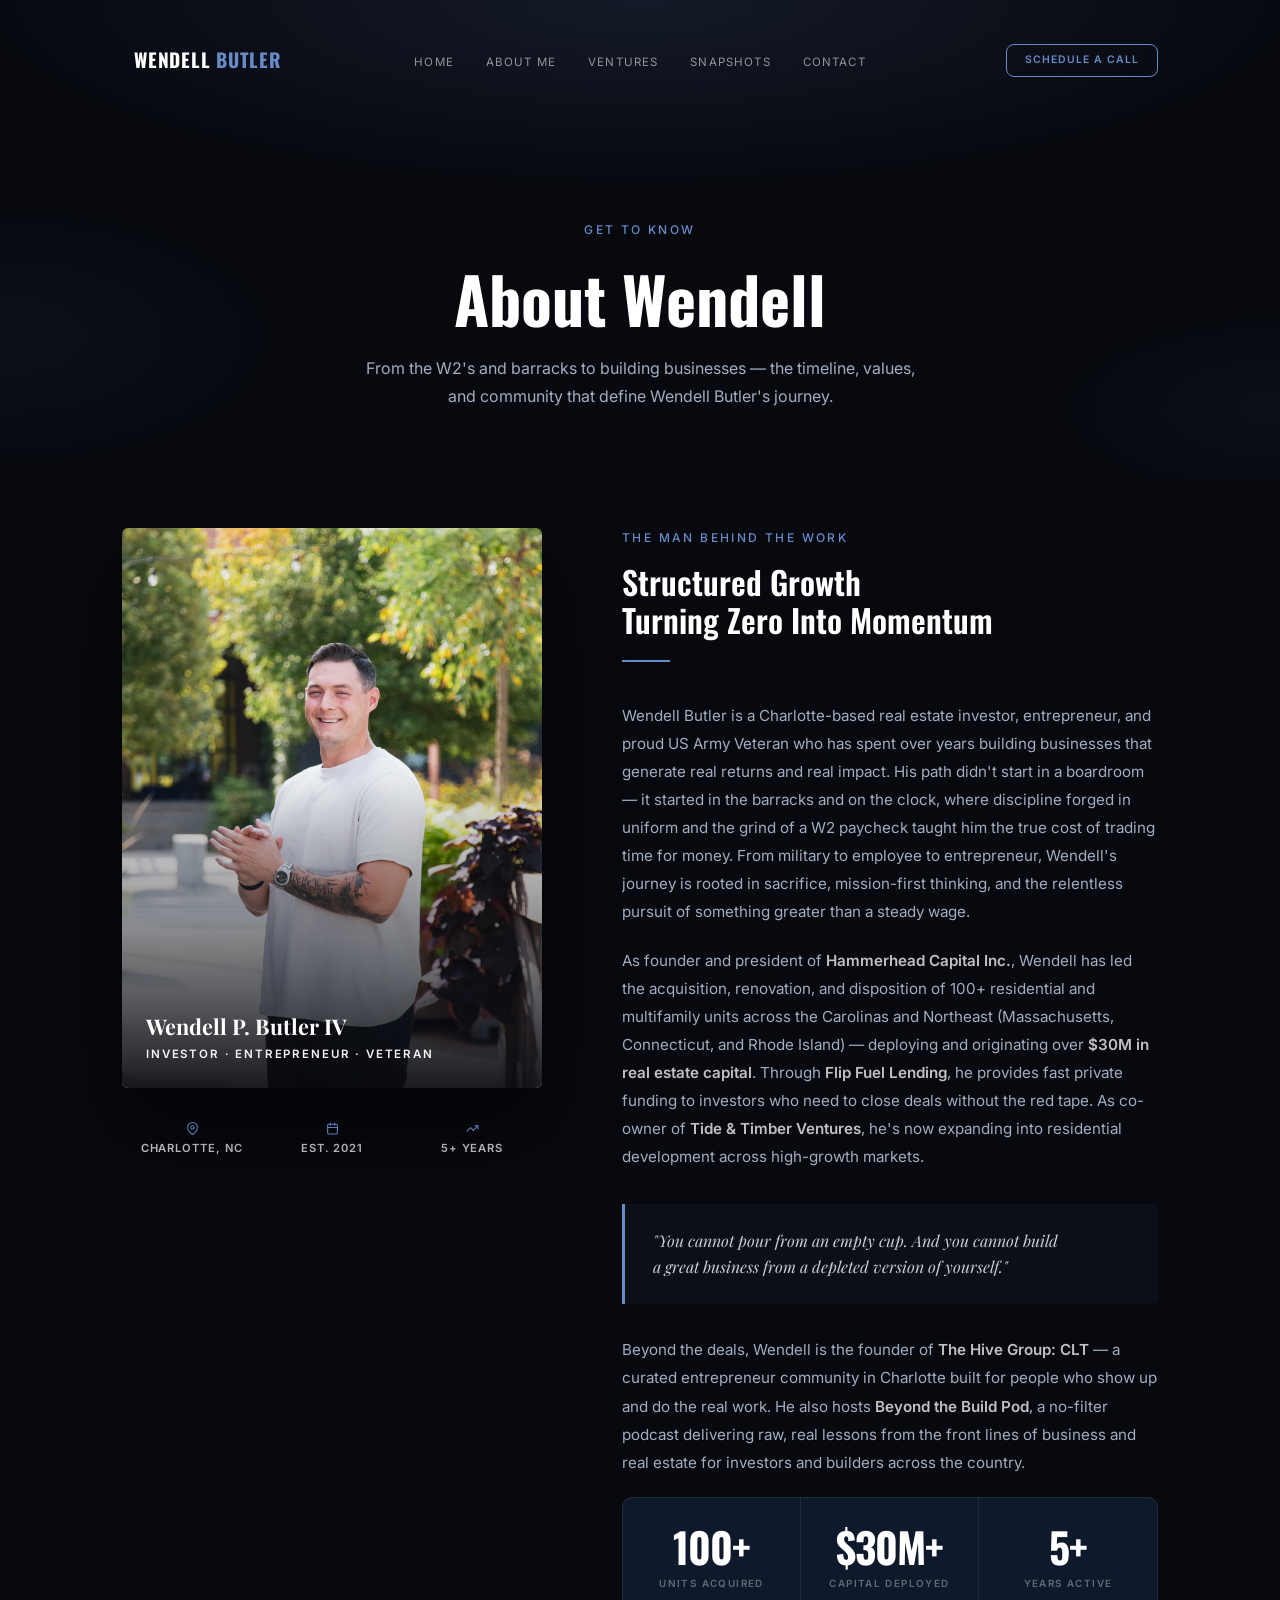
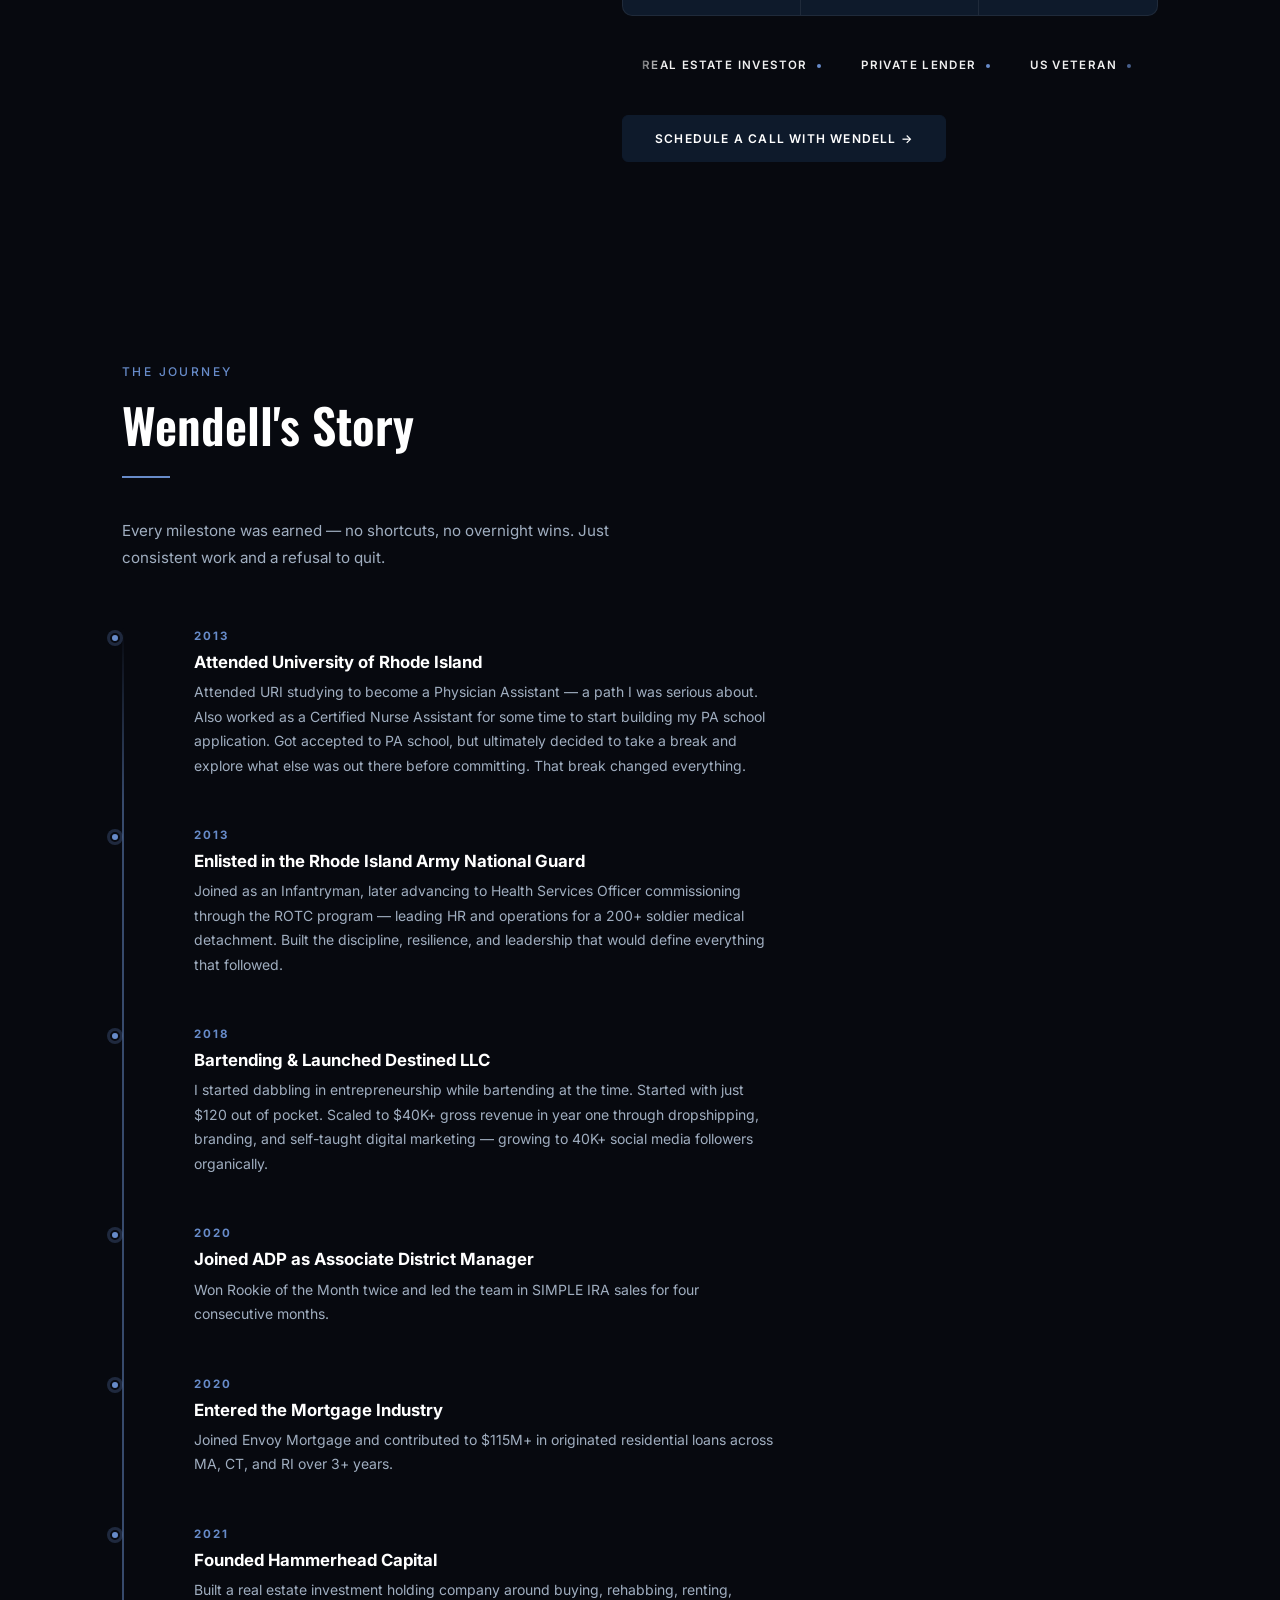
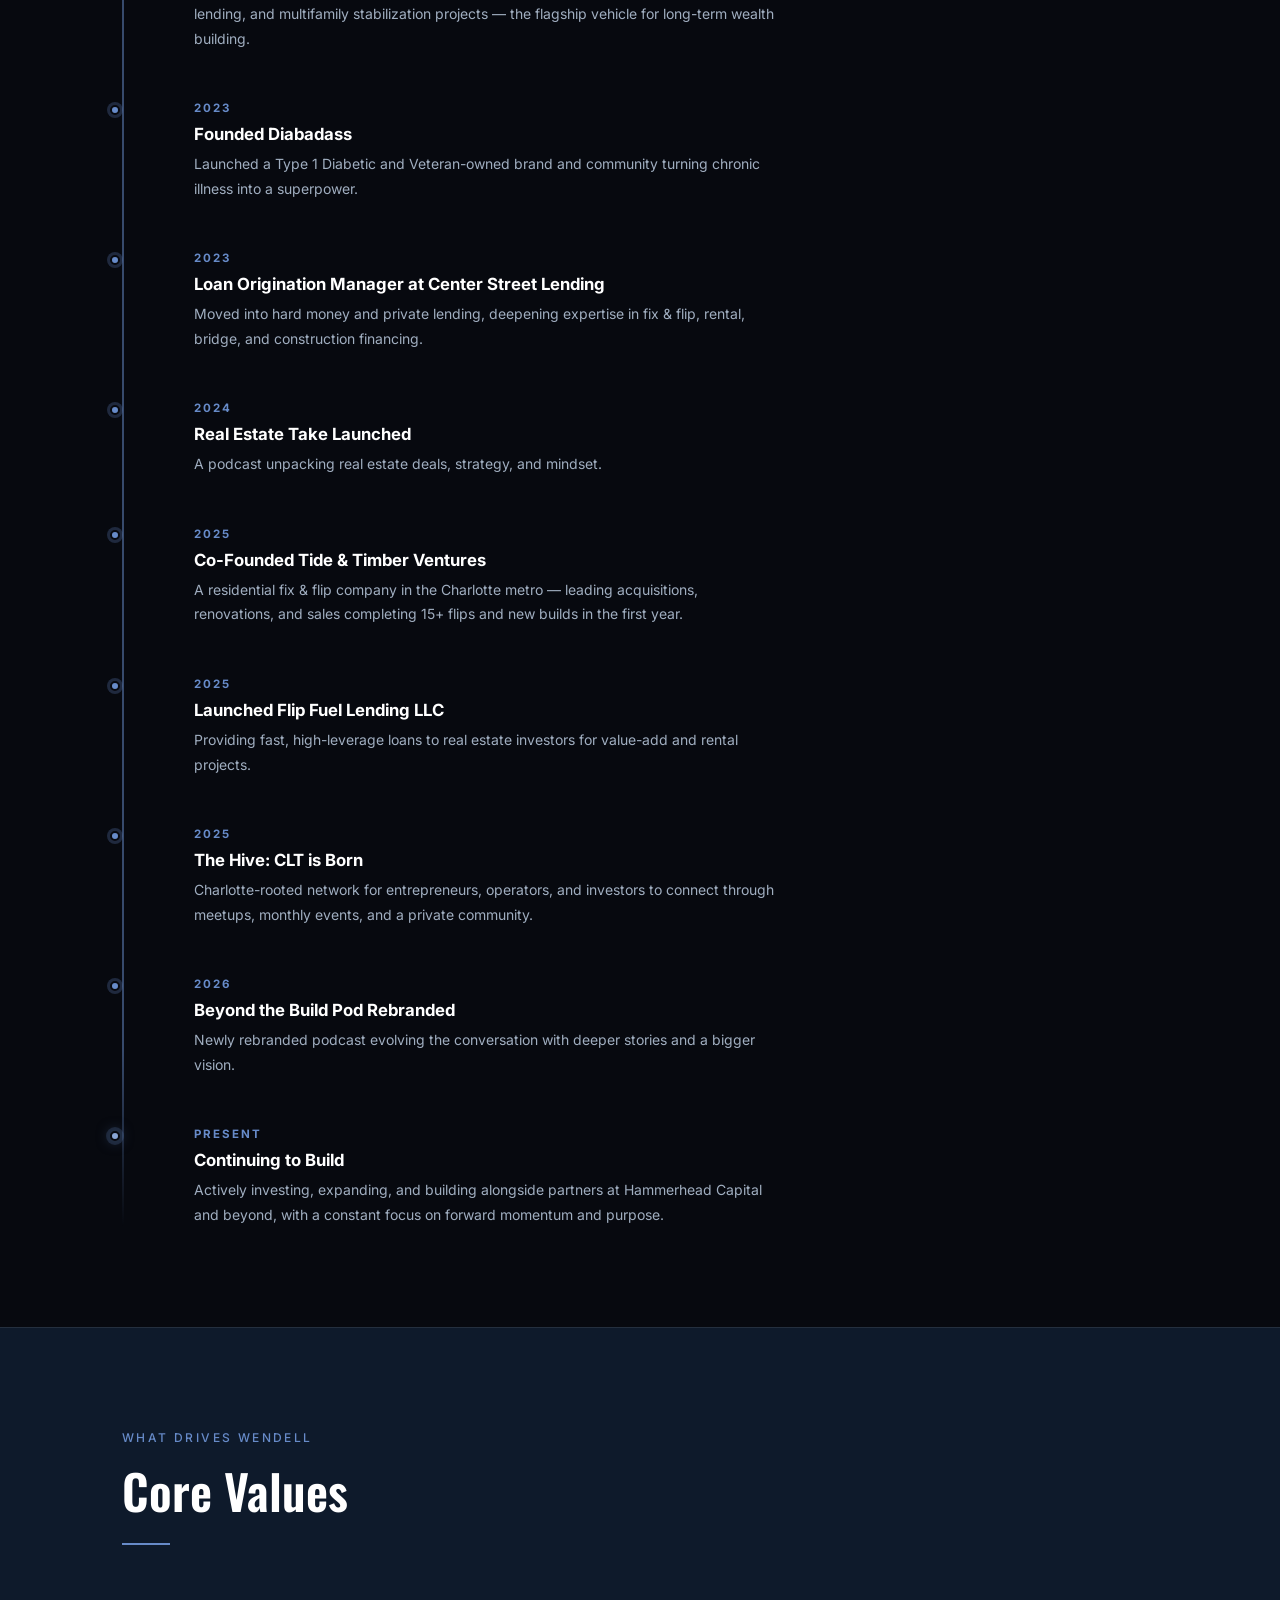
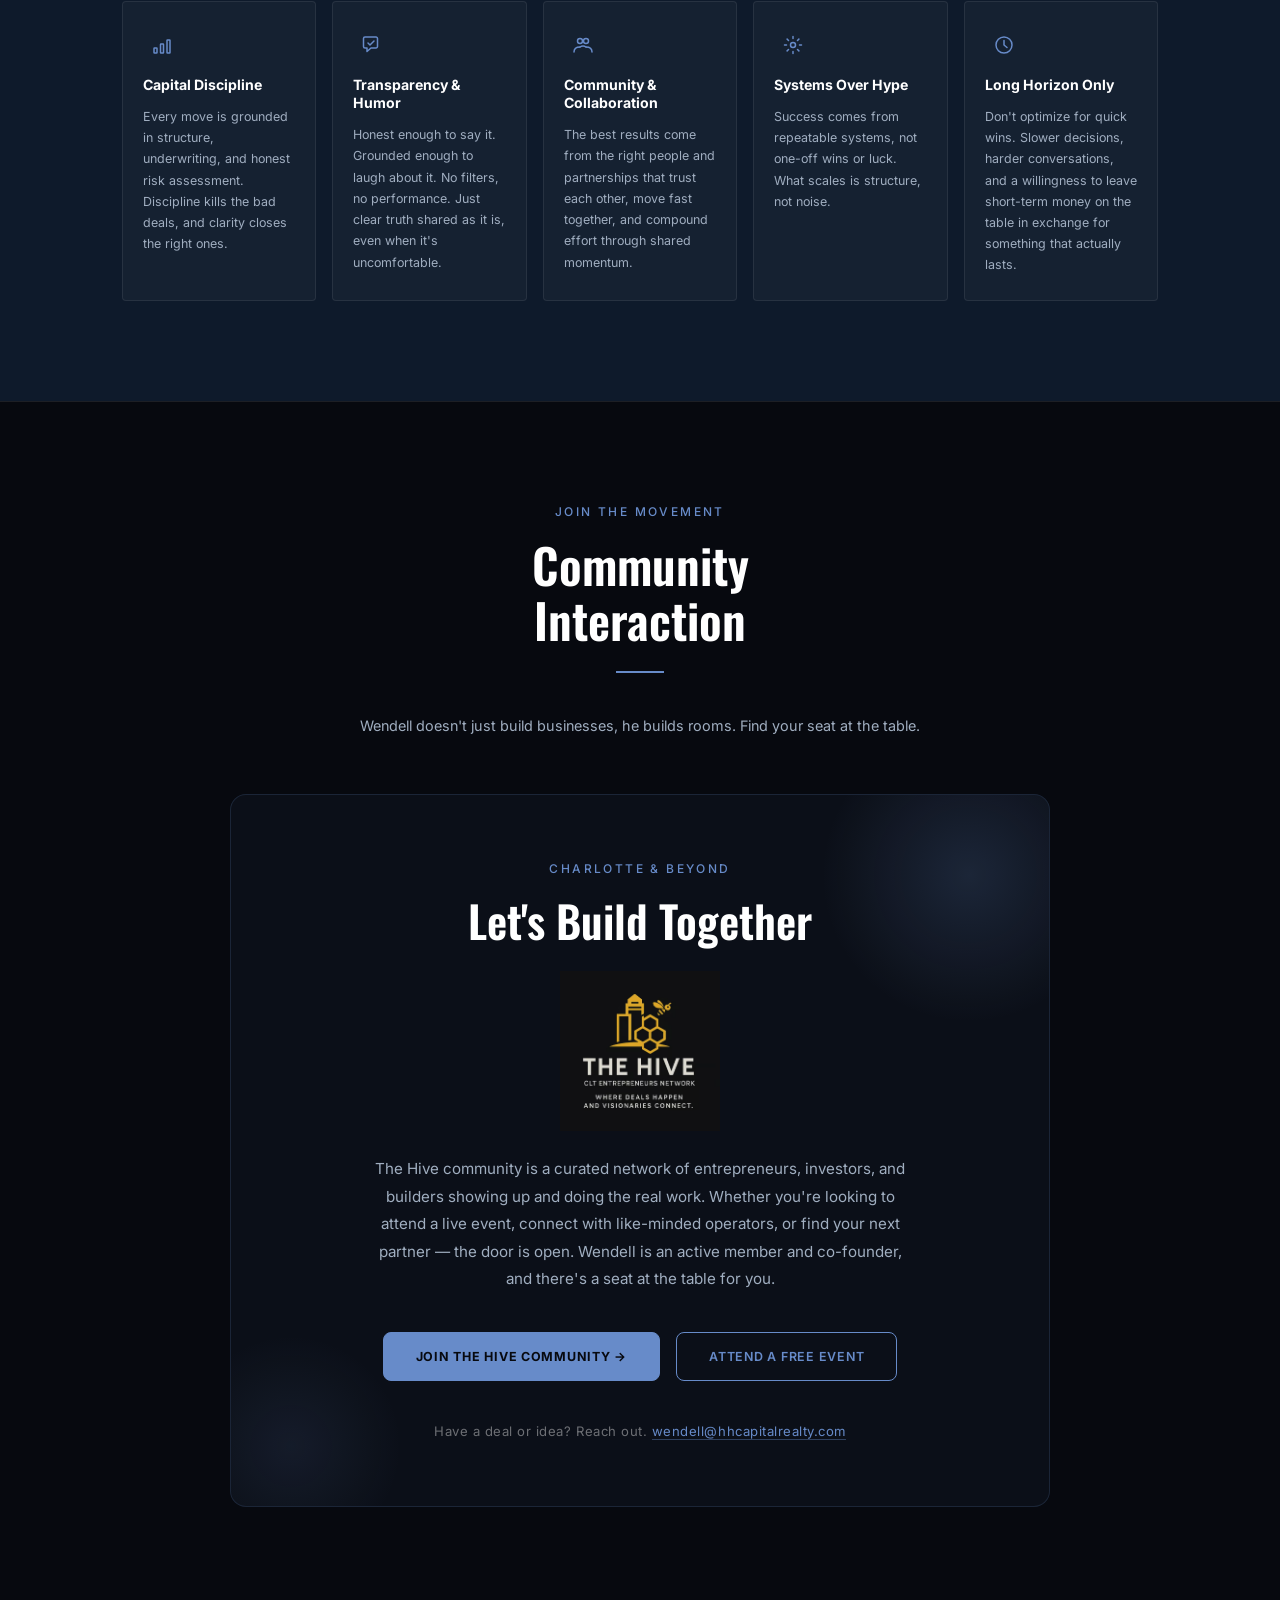
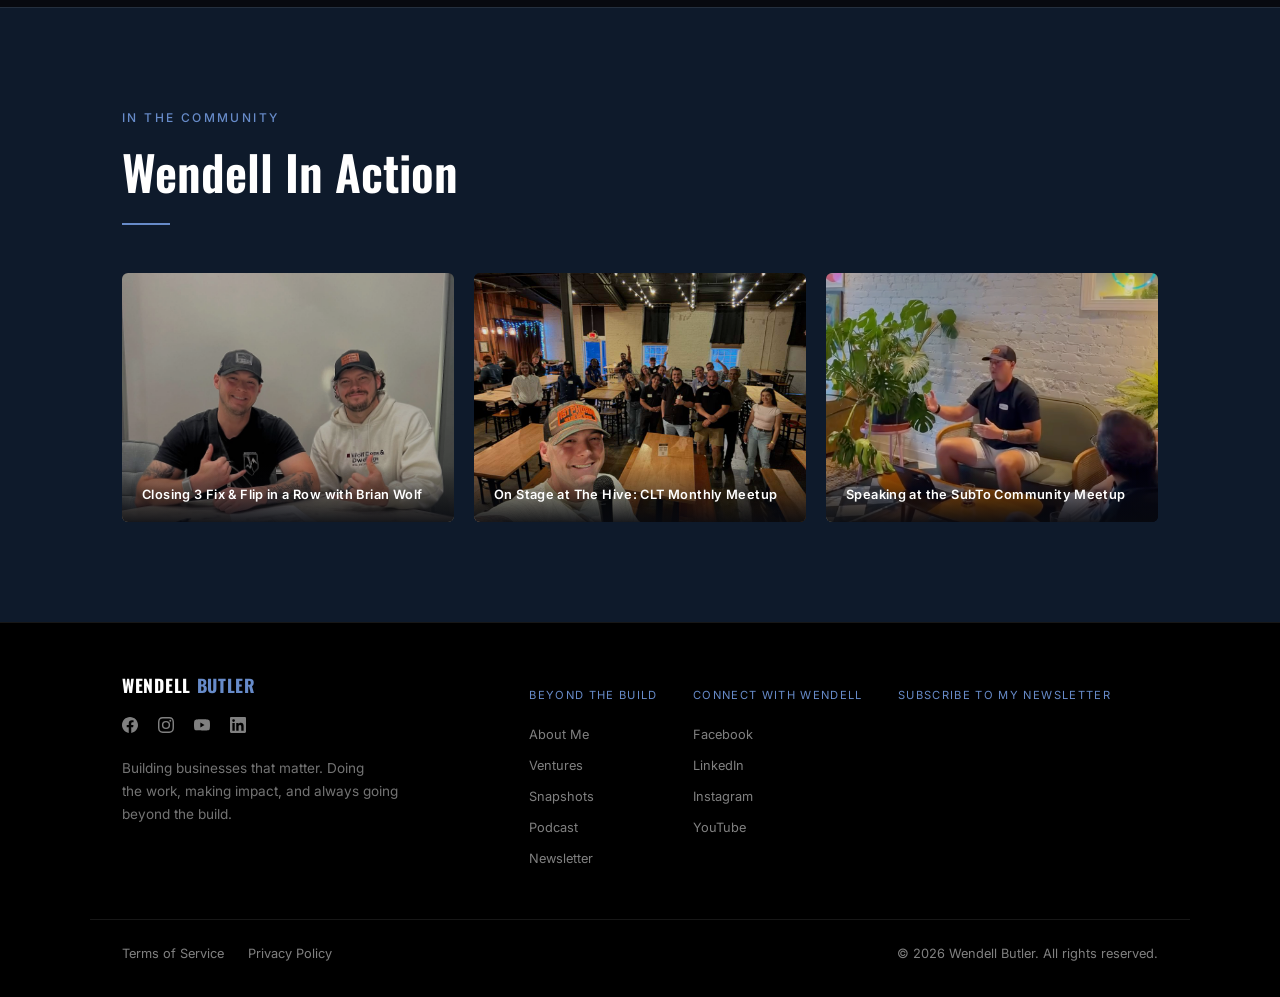
==== about.html @ d899407f "Reduce footer logo font size" ====
<!DOCTYPE html>
<html lang="en">
<head>
  <meta charset="UTF-8" />
  <meta name="viewport" content="width=device-width, initial-scale=1.0" />
  <title>About Wendell Butler — Investor, Entrepreneur & Veteran</title>
  <meta name="description" content="Learn the story behind Wendell Butler — from military service to building Hammerhead Capital, Flip Fuel Lending, and a thriving entrepreneur community in Charlotte." />

  <!-- Fonts -->
  <link rel="preconnect" href="https://fonts.googleapis.com" />
  <link rel="preconnect" href="https://fonts.gstatic.com" crossorigin />
  <link href="https://fonts.googleapis.com/css2?family=Inter:wght@400;500;600;700&family=Oswald:wght@400;500;600;700&family=Playfair+Display:wght@700&display=swap" rel="stylesheet" />
  <link rel="preload" href="smooth_fantasy (1)/Smooth Fantasy PersonalUseOnly.ttf" as="font" type="font/truetype" crossorigin="anonymous" />

  <link rel="stylesheet" href="style.css?v=186" />

  <style>
    /* ===== PAGE HERO (about-specific) ===== */
    .about-page-hero {
      padding: 220px 0 30px;
      background: #07090f;
      background-image:
        radial-gradient(ellipse 80% 60% at 50% 0%, rgba(103, 139, 201, 0.13) 0%, transparent 65%),
        radial-gradient(ellipse 40% 50% at 0% 70%, rgba(103, 139, 201, 0.06) 0%, transparent 55%),
        radial-gradient(ellipse 35% 40% at 100% 85%, rgba(103, 139, 201, 0.05) 0%, transparent 50%);
      text-align: center;
      position: relative;
      overflow: hidden;
    }

    .about-page-hero .breadcrumb {
      display: inline-flex;
      align-items: center;
      gap: 0.5rem;
      font-size: 0.72rem;
      letter-spacing: 0.14em;
      text-transform: uppercase;
      color: rgba(255, 255, 255, 0.35);
      margin-bottom: 2rem;
    }

    .about-page-hero .breadcrumb a {
      color: #678bc9;
      transition: opacity 0.2s ease;
    }

    .about-page-hero .breadcrumb a:hover {
      opacity: 0.75;
    }

    .about-page-hero .breadcrumb span {
      opacity: 0.4;
    }

    .about-page-hero-title {
      font-family: 'Playfair Display', serif;
      font-size: clamp(2.5rem, 5vw, 4rem);
      font-weight: 700;
      color: var(--text);
      line-height: 1.1;
      margin-bottom: 1.25rem;
    }

    .about-page-hero-sub {
      font-size: 1rem;
      color: var(--text-muted);
      max-width: 560px;
      margin: 0 auto;
      line-height: 1.75;
    }

    /* ===== PROFILE BIO SECTION ===== */
    .profile-section {
      padding: 0 0 100px;
      background: #07090f;
    }

    .profile-grid {
      display: grid;
      grid-template-columns: 420px 1fr;
      gap: 5rem;
      align-items: start;
    }

    /* Photo side */
    .profile-photo-wrap {
      position: sticky;
      top: 280px;
      bottom: 200px;
      margin-top: 3rem;
      align-self: start;
    }

    .profile-photo-frame {
      position: relative;
      border-radius: 6px;
      overflow: hidden;
      box-shadow: 0 40px 80px rgba(0, 0, 0, 0.6);
    }

    .profile-photo {
      width: 100%;
      display: block;
      aspect-ratio: 3 / 4;
      object-fit: cover;
      object-position: top center;
      filter: brightness(0.95) contrast(1.04);
    }

    /* Subtle gradient fade at the bottom of photo */
    .profile-photo-frame::after {
      content: '';
      position: absolute;
      bottom: 0;
      left: 0;
      right: 0;
      height: 55%;
      background: linear-gradient(to bottom, transparent, rgba(7, 9, 15, 0.92));
      pointer-events: none;
    }

    /* Name overlay at bottom of photo */
    .profile-photo-caption {
      position: absolute;
      bottom: 0;
      left: 0;
      right: 0;
      padding: 1.75rem 1.5rem 1.5rem;
      z-index: 2;
    }

    .profile-photo-caption-name {
      font-family: 'Playfair Display', serif;
      font-size: 1.35rem;
      font-weight: 700;
      color: #ffffff;
      line-height: 1.2;
      margin-bottom: 0.3rem;
    }

    .profile-photo-caption-role {
      font-size: 0.72rem;
      font-weight: 600;
      letter-spacing: 0.16em;
      text-transform: uppercase;
      color: rgba(255,255,255,0.95);
    }

    .profile-photo-frame::before {
      display: none;
    }

    /* Badge row under photo */
    .profile-badges {
      display: flex;
      gap: 0;
      margin-top: 1.25rem;
      border-top: none;
    }

    .profile-badge-pill {
      flex: 1;
      display: flex;
      flex-direction: column;
      align-items: center;
      gap: 0.3rem;
      padding: 0.9rem 0.5rem 0.75rem;
      font-size: 0.7rem;
      font-weight: 600;
      letter-spacing: 0.08em;
      text-transform: uppercase;
      color: rgba(255,255,255,0.85);
      border-right: none;
    }

    .profile-badge-pill:last-child {
      border-right: none;
    }

    .profile-badge-pill svg {
      opacity: 0.9;
    }

    /* Text side */
    .profile-text {
      padding-top: 3rem;
      min-width: 0;
      overflow: hidden;
    }

    .profile-heading {
      font-family: 'Playfair Display', serif;
      font-size: clamp(1.6rem, 2.5vw, 2.2rem);
      font-weight: 700;
      color: var(--text);
      line-height: 1.2;
      margin: 0.5rem 0 1.25rem;
    }

    .profile-heading span {
      color: #ffffff;
    }

    .profile-bio-para {
      font-size: 0.95rem;
      color: var(--text-muted);
      line-height: 1.85;
      margin-bottom: 1.25rem;
    }

    .profile-bio-para strong {
      color: rgba(255, 255, 255, 0.75);
      font-weight: 600;
    }

    /* Quote block */
    .profile-quote {
      margin: 2rem 0;
      padding: 1.5rem 1.75rem;
      border-left: 3px solid #678bc9;
      background: rgba(103, 139, 201, 0.05);
      border-radius: 0 6px 6px 0;
    }

    .profile-quote-text {
      font-family: 'Playfair Display', serif;
      font-size: 1rem;
      font-style: italic;
      color: rgba(255, 255, 255, 0.8);
      line-height: 1.65;
    }

    /* Tags — scrolling ticker */
    .profile-tags {
      overflow: hidden;
      width: 100%;
      max-width: 100%;
      margin: 2rem 0 2.5rem;
      mask-image: linear-gradient(to right, transparent 0%, black 8%, black 92%, transparent 100%);
      -webkit-mask-image: linear-gradient(to right, transparent 0%, black 8%, black 92%, transparent 100%);
    }

    .profile-tags-track {
      display: flex;
      width: max-content;
      animation: tagsTicker 18s linear infinite;
    }

    .profile-tags:hover .profile-tags-track {
      animation-play-state: paused;
    }

    @keyframes tagsTicker {
      0%   { transform: translateX(0); }
      100% { transform: translateX(-50%); }
    }

    .profile-tag {
      display: inline-flex;
      align-items: center;
      gap: 0.6rem;
      font-size: 0.72rem;
      font-weight: 600;
      letter-spacing: 0.12em;
      text-transform: uppercase;
      color: #f0f0f0;
      white-space: nowrap;
      padding: 0 1.25rem;
    }

    .profile-tag::after {
      content: '';
      display: inline-block;
      width: 4px;
      height: 4px;
      border-radius: 50%;
      background: #678bc9;
      flex-shrink: 0;
    }

    /* Stats strip */
    .profile-stats-row {
      display: grid;
      grid-template-columns: repeat(3, 1fr);
      gap: 0;
      margin-bottom: 2.5rem;
      border: 1px solid rgba(255,255,255,0.07);
      border-radius: 10px;
      overflow: hidden;
      background: #0e1a2b;
    }

    .profile-stat {
      position: relative;
      padding: 1.75rem 1rem 1.5rem;
      text-align: center;
      background: transparent;
      border-right: 1px solid rgba(255,255,255,0.07);
      transition: background 0.3s;
    }

    .profile-stat:last-child {
      border-right: none;
    }

    .profile-stat:hover {
      background: rgba(103,139,201,0.06);
    }

    .profile-stat::after {
      content: '';
      position: absolute;
      bottom: 0;
      left: 50%;
      transform: translateX(-50%) scaleX(0);
      width: 40%;
      height: 2px;
      background: #678bc9;
      border-radius: 2px;
      transition: transform 0.3s ease;
    }

    .profile-stat:hover::after {
      transform: translateX(-50%) scaleX(1);
    }

    .profile-stat-num {
      font-family: 'Oswald', sans-serif;
      font-size: 2.6rem;
      font-weight: 700;
      color: #ffffff;
      line-height: 1;
      margin-bottom: 0.5rem;
      letter-spacing: -0.02em;
    }

    .profile-stat-num span {
      color: #ffffff;
      font-size: 2.6rem;
    }

    .profile-stat-label {
      font-size: 0.62rem;
      font-weight: 600;
      letter-spacing: 0.14em;
      text-transform: uppercase;
      color: rgba(255, 255, 255, 0.35);
    }

    /* Responsive */
    @media (max-width: 1080px) {
      .profile-grid {
        grid-template-columns: 340px 1fr;
        gap: 3.5rem;
      }
    }

    @media (max-width: 820px) {
      .profile-grid {
        grid-template-columns: 1fr;
        gap: 3rem;
      }
      .profile-photo-wrap {
        position: static;
        max-width: 420px;
        margin: 0 auto;
      }
    }

    /* ===== TIMELINE ===== */
    .timeline-section {
      padding: 100px 0;
      background: var(--bg);
    }

    .timeline {
      position: relative;
      margin-top: 3.5rem;
      padding-left: 2rem;
    }

    /* Vertical line */
    .timeline::before {
      content: '';
      position: absolute;
      top: 0;
      left: 0;
      bottom: 0;
      width: 2px;
      background: linear-gradient(
        to bottom,
        transparent 0%,
        rgba(103, 139, 201, 0.5) 8%,
        rgba(103, 139, 201, 0.5) 92%,
        transparent 100%
      );
    }

    .timeline-item {
      position: relative;
      padding: 0 0 3rem 2.5rem;
    }

    .timeline-item:last-child { padding-bottom: 0; }

    /* Dot on the line */
    .timeline-item::before {
      content: '';
      position: absolute;
      left: -2.5rem;
      top: 0.35rem;
      width: 10px;
      height: 10px;
      border-radius: 50%;
      background: #678bc9;
      border: 2px solid #07090f;
      box-shadow: 0 0 0 3px rgba(103, 139, 201, 0.25);
      transform: translateX(calc(-5px + 1px));
    }

    /* Active/present item — glowing dot */
    .timeline-item.is-present::before {
      background: #89a5d4;
      box-shadow: 0 0 0 4px rgba(103, 139, 201, 0.2), 0 0 14px rgba(103, 139, 201, 0.5);
      animation: tl-pulse 2.4s ease-in-out infinite;
    }

    @keyframes tl-pulse {
      0%, 100% { box-shadow: 0 0 0 4px rgba(103, 139, 201, 0.2), 0 0 14px rgba(103, 139, 201, 0.5); }
      50%       { box-shadow: 0 0 0 6px rgba(103, 139, 201, 0.12), 0 0 24px rgba(103, 139, 201, 0.35); }
    }

    /* Hidden cols not needed in this style */
    .timeline-year-col,
    .timeline-dot-col { display: none; }

    .timeline-year {
      font-size: 0.72rem;
      font-weight: 700;
      letter-spacing: 0.18em;
      text-transform: uppercase;
      color: #678bc9;
      margin-bottom: 0.35rem;
      display: block;
    }

    .timeline-title {
      font-size: 1.05rem;
      font-weight: 700;
      color: var(--text);
      margin-bottom: 0.4rem;
      line-height: 1.35;
    }

    .timeline-desc {
      font-size: 0.875rem;
      color: var(--text-muted);
      line-height: 1.75;
      max-width: 580px;
    }

    /* ===== CORE VALUES ===== */
    .values-section {
      padding: 100px 0;
      background: #0e1a2b;
      border-top: 1px solid var(--border);
    }

    /* ===== CORE VALUES CARDS ===== */
    .values-grid {
      margin-top: 3.5rem;
      display: grid;
      grid-template-columns: repeat(5, 1fr);
      gap: 1rem;
    }

    .value-card {
      background: rgba(255, 255, 255, 0.03);
      border: 1px solid rgba(255, 255, 255, 0.08);
      border-radius: 4px;
      padding: 1.5rem 1.25rem;
      display: flex;
      flex-direction: column;
      gap: 0.75rem;
      transition: border-color 0.25s ease, background 0.25s ease, transform 0.25s ease;
      position: relative;
      overflow: hidden;
    }

    .value-card::before {
      content: '';
      position: absolute;
      top: 0;
      left: 0;
      right: 0;
      height: 2px;
      background: linear-gradient(90deg, transparent, rgba(103,139,201,0.5), transparent);
      opacity: 0;
      transition: opacity 0.3s ease;
    }

    .value-card:hover {
      border-color: rgba(103, 139, 201, 0.3);
      background: rgba(103, 139, 201, 0.04);
      transform: translateY(-3px);
    }

    .value-card:hover::before {
      opacity: 1;
    }

    .value-icon-box {
      width: 38px;
      height: 38px;
      display: flex;
      align-items: center;
      justify-content: center;
      font-size: 1rem;
      flex-shrink: 0;
    }

    .value-card-title {
      font-size: 0.88rem;
      font-weight: 700;
      color: var(--text);
      line-height: 1.3;
    }

    .value-card-desc {
      font-size: 0.78rem;
      color: var(--text-muted);
      line-height: 1.7;
      flex: 1;
    }

    @media (max-width: 980px) {
      .values-grid {
        grid-template-columns: repeat(3, 1fr);
      }
    }

    @media (max-width: 620px) {
      .values-grid {
        grid-template-columns: repeat(2, 1fr);
      }
    }

    @media (max-width: 400px) {
      .values-grid {
        grid-template-columns: 1fr;
      }
    }

    /* ===== COMMUNITY ===== */
    .community-section {
      padding: 100px 0;
      background: var(--bg);
      border-top: 1px solid var(--border);
    }

    .community-card {
      background: rgba(103, 139, 201, 0.05);
      border: 1px solid rgba(103, 139, 201, 0.18);
      border-radius: 16px;
      padding: 4rem 3.5rem;
      position: relative;
      overflow: hidden;
      max-width: 820px;
      margin: 3.5rem auto 0;
    }

    /* Blue glow accent */
    .community-card::before {
      content: '';
      position: absolute;
      top: -80px;
      right: -80px;
      width: 320px;
      height: 320px;
      border-radius: 50%;
      background: radial-gradient(circle, rgba(103, 139, 201, 0.18) 0%, transparent 65%);
      pointer-events: none;
    }

    .community-card::after {
      content: '';
      position: absolute;
      bottom: -60px;
      left: -60px;
      width: 240px;
      height: 240px;
      border-radius: 50%;
      background: radial-gradient(circle, rgba(103, 139, 201, 0.1) 0%, transparent 65%);
      pointer-events: none;
    }

    .community-card-inner {
      position: relative;
      z-index: 1;
      text-align: center;
    }

    .community-heading {
      font-family: 'Oswald', sans-serif;
      font-size: clamp(2rem, 4vw, 2.75rem);
      font-weight: 600;
      color: var(--text);
      margin: 0.75rem 0 1.25rem;
      line-height: 1.2;
    }

    .community-desc {
      font-size: 0.95rem;
      color: var(--text-muted);
      max-width: 540px;
      margin: 0 auto 2.5rem;
      line-height: 1.8;
    }

    .community-actions {
      display: flex;
      gap: 1rem;
      justify-content: center;
      flex-wrap: wrap;
      margin-bottom: 2.5rem;
    }

    .community-cta-inline {
      font-size: 0.82rem;
      color: rgba(255, 255, 255, 0.4);
      letter-spacing: 0.04em;
    }

    .community-cta-inline a {
      color: #678bc9;
      border-bottom: 1px solid rgba(103, 139, 201, 0.4);
      transition: color 0.2s ease, border-color 0.2s ease;
    }

    .community-cta-inline a:hover {
      color: #89a5d4;
      border-bottom-color: #89a5d4;
    }

    /* ===== RESPONSIVE ===== */
    @media (max-width: 900px) {
      .community-card {
        padding: 3rem 2rem;
      }
    }

    @media (max-width: 680px) {
      .timeline {
        padding-left: 1.25rem;
      }

      .timeline-item {
        padding-left: 1.75rem;
      }

      .timeline-item::before {
        left: -1.75rem;
        transform: translateX(calc(-5px + 1px));
      }

      .community-card {
        padding: 2.5rem 1.5rem;
      }

      .community-actions {
        flex-direction: column;
        align-items: center;
      }
    }
  </style>
</head>
<body>

  <!-- ===== NAV ===== -->
  <nav id="main-nav">
    <div class="container nav-inner">
      <a href="index.html" class="nav-logo">Wendell <span>Butler</span></a>

      <ul class="nav-links">
        <li><a href="index.html#hero">Home</a></li>
        <li><a href="about.html">About Me</a></li>
        <li><a href="ventures.html">Ventures</a></li>
        <li><a href="snapshots.html">Snapshots</a></li>
        <li><a href="contact.html">Contact</a></li>
      </ul>

      <div class="nav-cta-wrap">
        <a href="https://calendly.com/wendell-butler" target="_blank" class="nav-cta">Schedule a Call</a>
        <button class="nav-hamburger" id="hamburger" aria-label="Open menu">
          <span></span>
          <span></span>
          <span></span>
        </button>
      </div>
    </div>
  </nav>

  <!-- ===== MOBILE MENU ===== -->
  <div class="mobile-menu" id="mobile-menu">
    <button class="mobile-close" id="mobile-close" aria-label="Close menu">✕</button>
    <a href="about.html">About</a>
    <a href="snapshots.html">Snapshots</a>
    <a href="ventures.html">Ventures</a>
    <a href="contact.html">Contact</a>
  </div>

  <!-- ===== PAGE HERO ===== -->
  <div class="about-page-hero">
    <div class="container">
      <div class="reveal">
<p class="section-label" style="color:#678bc9;">Get to Know</p>
        <h1 class="about-page-hero-title" style="margin-top:1.5rem;color:#ffffff;font-family:'Oswald',sans-serif;font-weight:700;">About <span style="color:#ffffff;">Wendell</span></h1>
        <p class="about-page-hero-sub" style="margin-bottom:2.5rem;">From the W2's and barracks to building businesses — the timeline, values, and community that define Wendell Butler's journey.</p>
      </div>
    </div>
  </div>

  <!-- ===================================================
       PROFILE BIO — Photo + Full Description
  ==================================================== -->
  <section class="profile-section">
    <div class="container">
      <div class="profile-grid">

        <!-- Photo Column -->
        <div class="profile-photo-wrap reveal">
          <div class="profile-photo-frame">
            <img src="Wendell profile.jpg" alt="Wendell Butler — Real Estate Investor & Entrepreneur" class="profile-photo" />
            <div class="profile-photo-caption">
              <p class="profile-photo-caption-name">Wendell P. Butler IV</p>
              <p class="profile-photo-caption-role">Investor · Entrepreneur · Veteran</p>
            </div>
          </div>
          <div class="profile-badges">
            <span class="profile-badge-pill">
              <svg width="13" height="13" viewBox="0 0 24 24" fill="none" stroke="#678bc9" stroke-width="2" stroke-linecap="round" stroke-linejoin="round"><path d="M21 10c0 7-9 13-9 13S3 17 3 10a9 9 0 0118 0z"/><circle cx="12" cy="10" r="3"/></svg>
              Charlotte, NC
            </span>
            <span class="profile-badge-pill">
              <svg width="13" height="13" viewBox="0 0 24 24" fill="none" stroke="#678bc9" stroke-width="2" stroke-linecap="round" stroke-linejoin="round"><rect x="3" y="4" width="18" height="18" rx="2"/><line x1="16" y1="2" x2="16" y2="6"/><line x1="8" y1="2" x2="8" y2="6"/><line x1="3" y1="10" x2="21" y2="10"/></svg>
              Est. 2021
            </span>
            <span class="profile-badge-pill">
              <svg width="13" height="13" viewBox="0 0 24 24" fill="none" stroke="#678bc9" stroke-width="2" stroke-linecap="round" stroke-linejoin="round"><polyline points="22 7 13.5 15.5 8.5 10.5 2 17"/><polyline points="16 7 22 7 22 13"/></svg>
              5+ Years
            </span>
          </div>
        </div>

        <!-- Text Column -->
        <div class="profile-text reveal">
          <p class="section-label" style="color:#678bc9;">The Man Behind the Work</p>
          <h2 class="profile-heading" style="font-family:'Oswald',sans-serif;font-weight:600;">Structured Growth<br><span>Turning Zero Into Momentum</span></h2>
          <div class="divider"></div>

          <p class="profile-bio-para">
            Wendell Butler is a Charlotte-based real estate investor, entrepreneur, and proud US Army Veteran who has spent over years building businesses that generate real returns and real impact. His path didn't start in a boardroom — it started in the barracks and on the clock, where discipline forged in uniform and the grind of a W2 paycheck taught him the true cost of trading time for money. From military to employee to entrepreneur, Wendell's journey is rooted in sacrifice, mission-first thinking, and the relentless pursuit of something greater than a steady wage.
          </p>

          <p class="profile-bio-para">
            As founder and president of <strong>Hammerhead Capital Inc.</strong>, Wendell has led the acquisition, renovation, and disposition of 100+ residential and multifamily units across the Carolinas and Northeast (Massachusetts, Connecticut, and Rhode Island) — deploying and originating over <strong>$30M in real estate capital</strong>. Through <strong>Flip Fuel Lending</strong>, he provides fast private funding to investors who need to close deals without the red tape. As co-owner of <strong>Tide &amp; Timber Ventures</strong>, he's now expanding into residential development across high-growth markets.
          </p>

          <div class="profile-quote">
            <p class="profile-quote-text">"You cannot pour from an empty cup. And you cannot build<br>a great business from a depleted version of yourself."</p>
          </div>

          <p class="profile-bio-para">
            Beyond the deals, Wendell is the founder of <strong>The Hive Group: CLT</strong> — a curated entrepreneur community in Charlotte built for people who show up and do the real work. He also hosts <strong>Beyond the Build Pod</strong>, a no-filter podcast delivering raw, real lessons from the front lines of business and real estate for investors and builders across the country.
          </p>

          <!-- Stats Row -->
          <div class="profile-stats-row">
            <div class="profile-stat">
              <div class="profile-stat-num">100<span>+</span></div>
              <div class="profile-stat-label">Units Acquired</div>
            </div>
            <div class="profile-stat">
              <div class="profile-stat-num">$30<span>M+</span></div>
              <div class="profile-stat-label">Capital Deployed</div>
            </div>
            <div class="profile-stat">
              <div class="profile-stat-num">5<span>+</span></div>
              <div class="profile-stat-label">Years Active</div>
            </div>
          </div>

          <!-- Tags -->
          <div class="profile-tags">
            <div class="profile-tags-track">
              <span class="profile-tag">Real Estate Investor</span>
              <span class="profile-tag">Private Lender</span>
              <span class="profile-tag">US Veteran</span>
              <span class="profile-tag">Podcast Host</span>
              <span class="profile-tag">Community Builder</span>
              <span class="profile-tag">Entrepreneur</span>
              <span class="profile-tag">Business Owner</span>
              <span class="profile-tag">Real Estate Investor</span>
              <span class="profile-tag">Private Lender</span>
              <span class="profile-tag">US Veteran</span>
              <span class="profile-tag">Podcast Host</span>
              <span class="profile-tag">Community Builder</span>
              <span class="profile-tag">Entrepreneur</span>
              <span class="profile-tag">Business Owner</span>
            </div>
          </div>

          <a href="https://calendly.com/wendell-butler" target="_blank" rel="noopener"
            style="display:inline-block;font-size:0.75rem;font-weight:600;letter-spacing:0.1em;text-transform:uppercase;padding:0.8rem 2rem;border:1.5px solid #0e1a2b;border-radius:6px;color:#ffffff;text-decoration:none;background:#0e1a2b;transition:background 0.25s,color 0.25s;" onmouseover="this.style.background='#142338'" onmouseout="this.style.background='#0e1a2b'">
            Schedule a Call with Wendell →
          </a>
        </div>

      </div>
    </div>
  </section>

  <!-- ===================================================
       SECTION 1 — STORY TIMELINE
  ==================================================== -->
  <section class="timeline-section">
    <div class="container">
      <div class="reveal">
        <p class="section-label" style="color:#678bc9;">The Journey</p>
        <h2 class="section-title" style="font-family:'Oswald',sans-serif;font-weight:600;">Wendell's Story</h2>
        <div class="divider"></div>
        <p style="color:var(--text-muted);max-width:520px;font-size:0.95rem;line-height:1.75;margin-bottom:0;">
          Every milestone was earned — no shortcuts, no overnight wins. Just consistent work and a refusal to quit.
        </p>
      </div>

      <div class="timeline stagger-parent">

        <div class="timeline-item reveal">
          <span class="timeline-year">2013</span>
          <h3 class="timeline-title">Attended University of Rhode Island</h3>
          <p class="timeline-desc">Attended URI studying to become a Physician Assistant — a path I was serious about. Also worked as a Certified Nurse Assistant for some time to start building my PA school application. Got accepted to PA school, but ultimately decided to take a break and explore what else was out there before committing. That break changed everything.</p>
        </div>

        <div class="timeline-item reveal">
          <span class="timeline-year">2013</span>
          <h3 class="timeline-title">Enlisted in the Rhode Island Army National Guard</h3>
          <p class="timeline-desc">Joined as an Infantryman, later advancing to Health Services Officer commissioning through the ROTC program — leading HR and operations for a 200+ soldier medical detachment. Built the discipline, resilience, and leadership that would define everything that followed.</p>
        </div>

        <div class="timeline-item reveal">
          <span class="timeline-year">2018</span>
          <h3 class="timeline-title">Bartending & Launched Destined LLC</h3>
          <p class="timeline-desc">I started dabbling in entrepreneurship while bartending at the time. Started with just $120 out of pocket. Scaled to $40K+ gross revenue in year one through dropshipping, branding, and self-taught digital marketing — growing to 40K+ social media followers organically.</p>
        </div>

        <div class="timeline-item reveal">
          <span class="timeline-year">2020</span>
          <h3 class="timeline-title">Joined ADP as Associate District Manager</h3>
          <p class="timeline-desc">Won Rookie of the Month twice and led the team in SIMPLE IRA sales for four consecutive months.</p>
        </div>

        <div class="timeline-item reveal">
          <span class="timeline-year">2020</span>
          <h3 class="timeline-title">Entered the Mortgage Industry</h3>
          <p class="timeline-desc">Joined Envoy Mortgage and contributed to $115M+ in originated residential loans across MA, CT, and RI over 3+ years.</p>
        </div>

        <div class="timeline-item reveal">
          <span class="timeline-year">2021</span>
          <h3 class="timeline-title">Founded Hammerhead Capital</h3>
          <p class="timeline-desc">Built a real estate investment holding company around buying, rehabbing, renting, lending, and multifamily stabilization projects — the flagship vehicle for long-term wealth building.</p>
        </div>

        <div class="timeline-item reveal">
          <span class="timeline-year">2023</span>
          <h3 class="timeline-title">Founded Diabadass</h3>
          <p class="timeline-desc">Launched a Type 1 Diabetic and Veteran-owned brand and community turning chronic illness into a superpower.</p>
        </div>

        <div class="timeline-item reveal">
          <span class="timeline-year">2023</span>
          <h3 class="timeline-title">Loan Origination Manager at Center Street Lending</h3>
          <p class="timeline-desc">Moved into hard money and private lending, deepening expertise in fix &amp; flip, rental, bridge, and construction financing.</p>
        </div>

        <div class="timeline-item reveal">
          <span class="timeline-year">2024</span>
          <h3 class="timeline-title">Real Estate Take Launched</h3>
          <p class="timeline-desc">A podcast unpacking real estate deals, strategy, and mindset.</p>
        </div>

        <div class="timeline-item reveal">
          <span class="timeline-year">2025</span>
          <h3 class="timeline-title">Co-Founded Tide &amp; Timber Ventures</h3>
          <p class="timeline-desc">A residential fix &amp; flip company in the Charlotte metro — leading acquisitions, renovations, and sales completing 15+ flips and new builds in the first year.</p>
        </div>

        <div class="timeline-item reveal">
          <span class="timeline-year">2025</span>
          <h3 class="timeline-title">Launched Flip Fuel Lending LLC</h3>
          <p class="timeline-desc">Providing fast, high-leverage loans to real estate investors for value-add and rental projects.</p>
        </div>

        <div class="timeline-item reveal">
          <span class="timeline-year">2025</span>
          <h3 class="timeline-title">The Hive: CLT is Born</h3>
          <p class="timeline-desc">Charlotte-rooted network for entrepreneurs, operators, and investors to connect through meetups, monthly events, and a private community.</p>
        </div>

        <div class="timeline-item reveal">
          <span class="timeline-year">2026</span>
          <h3 class="timeline-title">Beyond the Build Pod Rebranded</h3>
          <p class="timeline-desc">Newly rebranded podcast evolving the conversation with deeper stories and a bigger vision.</p>
        </div>

        <div class="timeline-item is-present reveal">
          <span class="timeline-year">Present</span>
          <h3 class="timeline-title">Continuing to Build</h3>
          <p class="timeline-desc">Actively investing, expanding, and building alongside partners at Hammerhead Capital and beyond, with a constant focus on forward momentum and purpose.</p>
        </div>

      </div>
    </div>
  </section>

  <!-- ===================================================
       SECTION 2 — CORE VALUES
  ==================================================== -->
  <section class="values-section">
    <div class="container">
      <div class="reveal">
        <p class="section-label" style="color:#678bc9;">What Drives Wendell</p>
        <h2 class="section-title" style="font-family:'Oswald',sans-serif;font-weight:600;">Core Values</h2>
        <div class="divider"></div>
      </div>

      <div class="values-grid stagger-parent">

        <div class="value-card reveal">
          <div class="value-icon-box">
            <svg width="20" height="20" viewBox="0 0 20 20" fill="none" xmlns="http://www.w3.org/2000/svg" stroke="#678bc9" stroke-width="1.5" stroke-linecap="round" stroke-linejoin="round">
              <rect x="2" y="13" width="3" height="5" rx="0.5"/>
              <rect x="8.5" y="9" width="3" height="9" rx="0.5"/>
              <rect x="15" y="5" width="3" height="13" rx="0.5"/>
            </svg>
          </div>
          <h3 class="value-card-title">Capital Discipline</h3>
          <p class="value-card-desc">Every move is grounded in structure, underwriting, and honest risk assessment. Discipline kills the bad deals, and clarity closes the right ones.</p>
        </div>

        <div class="value-card reveal">
          <div class="value-icon-box">
            <svg width="20" height="20" viewBox="0 0 20 20" fill="none" xmlns="http://www.w3.org/2000/svg" stroke="#678bc9" stroke-width="1.5" stroke-linecap="round" stroke-linejoin="round">
              <path d="M3 2h11a1.5 1.5 0 0 1 1.5 1.5v8A1.5 1.5 0 0 1 14 13H9l-4 3.5V13H3A1.5 1.5 0 0 1 1.5 11.5v-8A1.5 1.5 0 0 1 3 2Z"/>
              <polyline points="6,8 8,10 12,6"/>
            </svg>
          </div>
          <h3 class="value-card-title">Transparency & Humor</h3>
          <p class="value-card-desc">Honest enough to say it. Grounded enough to laugh about it. No filters, no performance. Just clear truth shared as it is, even when it's uncomfortable.</p>
        </div>

        <div class="value-card reveal">
          <div class="value-icon-box">
            <svg width="20" height="20" viewBox="0 0 20 20" fill="none" xmlns="http://www.w3.org/2000/svg" stroke="#678bc9" stroke-width="1.5" stroke-linecap="round" stroke-linejoin="round">
              <circle cx="7" cy="6" r="2.5"/>
              <circle cx="13" cy="6" r="2.5"/>
              <path d="M1 17c0-3.314 2.686-5 6-5"/>
              <path d="M19 17c0-3.314-2.686-5-6-5"/>
              <path d="M7 12c0 0 1.5-1 3-1s3 1 3 1"/>
            </svg>
          </div>
          <h3 class="value-card-title">Community & Collaboration</h3>
          <p class="value-card-desc">The best results come from the right people and partnerships that trust each other, move fast together, and compound effort through shared momentum.</p>
        </div>

        <div class="value-card reveal">
          <div class="value-icon-box">
            <svg width="20" height="20" viewBox="0 0 20 20" fill="none" xmlns="http://www.w3.org/2000/svg" stroke="#678bc9" stroke-width="1.5" stroke-linecap="round" stroke-linejoin="round">
              <circle cx="10" cy="10" r="2.5"/>
              <path d="M10 1.5v2M10 16.5v2M1.5 10h2M16.5 10h2M4.1 4.1l1.42 1.42M14.48 14.48l1.42 1.42M15.9 4.1l-1.42 1.42M5.52 14.48l-1.42 1.42"/>
            </svg>
          </div>
          <h3 class="value-card-title">Systems Over Hype</h3>
          <p class="value-card-desc">Success comes from repeatable systems, not one-off wins or luck. What scales is structure, not noise.</p>
        </div>

        <div class="value-card reveal">
          <div class="value-icon-box">
            <svg width="20" height="20" viewBox="0 0 20 20" fill="none" xmlns="http://www.w3.org/2000/svg" stroke="#678bc9" stroke-width="1.5" stroke-linecap="round" stroke-linejoin="round">
              <circle cx="10" cy="10" r="8"/>
              <polyline points="10,5.5 10,10 13,12.5"/>
            </svg>
          </div>
          <h3 class="value-card-title">Long Horizon Only</h3>
          <p class="value-card-desc">Don't optimize for quick wins. Slower decisions, harder conversations, and a willingness to leave short-term money on the table in exchange for something that actually lasts.</p>
        </div>

      </div>
    </div>
  </section>

  <!-- ===================================================
       SECTION 3 — COMMUNITY INTERACTION
  ==================================================== -->
  <section class="community-section">
    <div class="container">
      <div class="reveal" style="text-align:center;max-width:560px;margin:0 auto;">
        <p class="section-label" style="color:#678bc9;">Join the Movement</p>
        <h2 class="section-title" style="font-family:'Oswald',sans-serif;font-weight:600;">Community<br />Interaction</h2>
        <div class="divider" style="margin-left:auto;margin-right:auto;"></div>
        <p style="color:var(--text-muted);font-size:0.9rem;line-height:1.75;white-space:nowrap;">
          Wendell doesn't just build businesses, he builds rooms. Find your seat at the table.
        </p>
      </div>

      <div class="community-card reveal">
        <div class="community-card-inner">
          <p class="section-label" style="color:#678bc9;">Charlotte &amp; Beyond</p>
          <h3 class="community-heading">Let's Build Together</h3>
          <img src="The Hive.avif" alt="The Hive" style="width:160px;height:160px;object-fit:contain;opacity:0.9;display:block;margin:1.5rem auto;" />
          <p class="community-desc">
            The Hive community is a curated network of entrepreneurs, investors, and builders showing up and doing the real work.
            Whether you're looking to attend a live event, connect with like-minded operators, or find your next partner — the door is open.
            Wendell is an active member and co-founder, and there's a seat at the table for you.
          </p>

          <div class="community-actions">
            <a
              href="https://jointhehive.co/"
              target="_blank"
              rel="noopener"
              class="btn-primary hive-btn-primary"
              style="font-size:0.78rem;padding:0.85rem 2rem;letter-spacing:0.06em;text-transform:uppercase;"
            >Join the Hive Community →</a>

            <a
              href="https://www.meetup.com/the-hive-clt-entrepreneurs-network/"
              target="_blank"
              rel="noopener"
              class="btn-secondary hive-btn-secondary"
              style="font-size:0.78rem;padding:0.85rem 2rem;letter-spacing:0.06em;text-transform:uppercase;border-color:#678bc9;color:#678bc9;"
            >Attend a Free Event</a>
          </div>

          <p class="community-cta-inline">
            Have a deal or idea? Reach out. <a href="mailto:wendell@hhcapitalrealty.com">wendell@hhcapitalrealty.com</a>
          </p>
        </div>
      </div>
    </div>
  </section>

  <!-- ===== IN THE COMMUNITY ===== -->
  <section style="padding: 100px 0; background: #0e1a2b; border-top: 1px solid var(--border);">
    <div class="container">
      <div class="reveal" style="margin-bottom: 3rem;">
        <p class="section-label" style="color:#678bc9;">In the Community</p>
        <h2 class="section-title" style="font-family:'Oswald',sans-serif;font-weight:600;color:#ffffff;">Wendell <span style="color:#ffffff;">In Action</span></h2>
        <div class="divider"></div>
      </div>

      <div class="reveal" style="display:grid; grid-template-columns: repeat(3,1fr); gap: 1.25rem;">

        <div style="position:relative; border-radius:6px; overflow:hidden; aspect-ratio:4/3; background:#0d1018;">
          <img src="community in action 2.JPG" alt="Wendell Butler in the community"
            style="width:100%; height:100%; object-fit:cover; object-position:center top; display:block; filter:brightness(0.88); transition:transform 0.4s ease, filter 0.4s ease;"
            onmouseover="this.style.transform='scale(1.04)';this.style.filter='brightness(1)'"
            onmouseout="this.style.transform='scale(1)';this.style.filter='brightness(0.88)'"
          />
          <div style="position:absolute;bottom:0;left:0;right:0;padding:1.25rem 1.25rem 1rem;background:linear-gradient(to top,rgba(7,9,15,0.9) 0%,transparent 100%);">
            <p style="font-size:0.8rem;font-weight:600;color:#ffffff;margin:0;letter-spacing:0.03em;">Closing 3 Fix & Flip in a Row with Brian Wolf</p>
          </div>
        </div>

        <div style="position:relative; border-radius:6px; overflow:hidden; aspect-ratio:4/3; background:#0d1018;">
          <img src="in action 1.jpeg" alt="Wendell Butler in the community"
            style="width:100%; height:100%; object-fit:cover; object-position:center 30%; display:block; filter:brightness(0.88); transition:transform 0.4s ease, filter 0.4s ease;"
            onmouseover="this.style.transform='scale(1.04)';this.style.filter='brightness(1)'"
            onmouseout="this.style.transform='scale(1)';this.style.filter='brightness(0.88)'"
          />
          <div style="position:absolute;bottom:0;left:0;right:0;padding:1.25rem 1.25rem 1rem;background:linear-gradient(to top,rgba(7,9,15,0.9) 0%,transparent 100%);">
            <p style="font-size:0.8rem;font-weight:600;color:#ffffff;margin:0;letter-spacing:0.03em;">On Stage at The Hive: CLT Monthly Meetup</p>
          </div>
        </div>

        <div style="position:relative; border-radius:6px; overflow:hidden; aspect-ratio:4/3; background:#0d1018;">
          <img src="Charlotte 1.png" alt="Wendell Butler in the community"
            style="width:100%; height:100%; object-fit:cover; object-position:center 90%; display:block; filter:brightness(0.88); transition:transform 0.4s ease, filter 0.4s ease;"
            onmouseover="this.style.transform='scale(1.04)';this.style.filter='brightness(1)'"
            onmouseout="this.style.transform='scale(1)';this.style.filter='brightness(0.88)'"
          />
          <div style="position:absolute;bottom:0;left:0;right:0;padding:1.25rem 1.25rem 1rem;background:linear-gradient(to top,rgba(7,9,15,0.9) 0%,transparent 100%);">
            <p style="font-size:0.8rem;font-weight:600;color:#ffffff;margin:0;letter-spacing:0.03em;">Speaking at the SubTo Community Meetup</p>
          </div>
        </div>


      </div>
    </div>
  </section>

  <!-- ===== FOOTER ===== -->
  <footer>
    <div class="container footer-top">
      <div class="footer-brand">
        <div class="footer-logo">Wendell <span>Butler</span></div>
        <div class="footer-social-icons" style="margin-top:1rem;">
          <a href="https://www.facebook.com/wendellpbutleriv" target="_blank" class="footer-icon" aria-label="Facebook">
            <svg width="16" height="16" viewBox="0 0 24 24" fill="currentColor"><path d="M24 12.073c0-6.627-5.373-12-12-12s-12 5.373-12 12c0 5.99 4.388 10.954 10.125 11.854v-8.385H7.078v-3.47h3.047V9.43c0-3.007 1.792-4.669 4.533-4.669 1.312 0 2.686.235 2.686.235v2.953H15.83c-1.491 0-1.956.925-1.956 1.874v2.25h3.328l-.532 3.47h-2.796v8.385C19.612 23.027 24 18.062 24 12.073z"/></svg>
          </a>
          <a href="https://www.instagram.com/wendellpbutleriv/" target="_blank" class="footer-icon" aria-label="Instagram">
            <svg width="16" height="16" viewBox="0 0 24 24" fill="currentColor"><path d="M12 2.163c3.204 0 3.584.012 4.85.07 3.252.148 4.771 1.691 4.919 4.919.058 1.265.069 1.645.069 4.849 0 3.205-.012 3.584-.069 4.849-.149 3.225-1.664 4.771-4.919 4.919-1.266.058-1.644.07-4.85.07-3.204 0-3.584-.012-4.849-.07-3.26-.149-4.771-1.699-4.919-4.92-.058-1.265-.07-1.644-.07-4.849 0-3.204.013-3.583.07-4.849.149-3.227 1.664-4.771 4.919-4.919 1.266-.057 1.645-.069 4.849-.069zM12 0C8.741 0 8.333.014 7.053.072 2.695.272.273 2.69.073 7.052.014 8.333 0 8.741 0 12c0 3.259.014 3.668.072 4.948.2 4.358 2.618 6.78 6.98 6.98C8.333 23.986 8.741 24 12 24c3.259 0 3.668-.014 4.948-.072 4.354-.2 6.782-2.618 6.979-6.98.059-1.28.073-1.689.073-4.948 0-3.259-.014-3.667-.072-4.947-.196-4.354-2.617-6.78-6.979-6.98C15.668.014 15.259 0 12 0zm0 5.838a6.162 6.162 0 100 12.324 6.162 6.162 0 000-12.324zM12 16a4 4 0 110-8 4 4 0 010 8zm6.406-11.845a1.44 1.44 0 100 2.881 1.44 1.44 0 000-2.881z"/></svg>
          </a>
          <a href="https://www.youtube.com/@beyondthebuildpod" target="_blank" class="footer-icon" aria-label="YouTube">
            <svg width="16" height="16" viewBox="0 0 24 24" fill="currentColor"><path d="M23.498 6.186a3.016 3.016 0 00-2.122-2.136C19.505 3.545 12 3.545 12 3.545s-7.505 0-9.377.505A3.017 3.017 0 00.502 6.186C0 8.07 0 12 0 12s0 3.93.502 5.814a3.016 3.016 0 002.122 2.136c1.871.505 9.376.505 9.376.505s7.505 0 9.377-.505a3.015 3.015 0 002.122-2.136C24 15.93 24 12 24 12s0-3.93-.502-5.814zM9.545 15.568V8.432L15.818 12l-6.273 3.568z"/></svg>
          </a>
          <a href="https://www.linkedin.com/in/wendellpbutleriv/" target="_blank" class="footer-icon" aria-label="LinkedIn">
            <svg width="16" height="16" viewBox="0 0 24 24" fill="currentColor"><path d="M20.447 20.452h-3.554v-5.569c0-1.328-.027-3.037-1.852-3.037-1.853 0-2.136 1.445-2.136 2.939v5.667H9.351V9h3.414v1.561h.046c.477-.9 1.637-1.85 3.37-1.85 3.601 0 4.267 2.37 4.267 5.455v6.286zM5.337 7.433a2.062 2.062 0 01-2.063-2.065 2.064 2.064 0 112.063 2.065zm1.782 13.019H3.555V9h3.564v11.452zM22.225 0H1.771C.792 0 0 .774 0 1.729v20.542C0 23.227.792 24 1.771 24h20.451C23.2 24 24 23.227 24 22.271V1.729C24 .774 23.2 0 22.222 0h.003z"/></svg>
          </a>
        </div>
        <p class="footer-tagline" style="margin-top:1rem;">Building businesses that matter. Doing<br>the work, making impact, and always going<br>beyond the build.</p>
      </div>
      <div class="footer-nav" style="transform:translateX(4rem);">
        <p class="footer-nav-title">Beyond the Build</p>
        <ul class="footer-links">
          <li><a href="about.html">About Me</a></li>
          <li><a href="ventures.html">Ventures</a></li>
          <li><a href="snapshots.html">Snapshots</a></li>
          <li><a href="https://open.spotify.com/show/4e8B5ZI75I6wzo6FFw55yo?si=0d87d9c12abb416c" target="_blank">Podcast</a></li>
          <li><a href="https://wendellbutler.beehiiv.com/subscribe" target="_blank">Newsletter</a></li>
        </ul>
      </div>
      <div class="footer-nav" style="transform:translateX(2rem);">
        <p class="footer-nav-title">Connect with Wendell</p>
        <ul class="footer-links">
          <li><a href="https://www.facebook.com/wendellpbutleriv" target="_blank">Facebook</a></li>
          <li><a href="https://www.linkedin.com/in/wendellpbutleriv/" target="_blank">LinkedIn</a></li>
          <li><a href="https://www.instagram.com/wendellpbutleriv/" target="_blank">Instagram</a></li>
          <li><a href="https://www.youtube.com/@beyondthebuildpod" target="_blank">YouTube</a></li>
        </ul>
      </div>
      <div class="footer-newsletter">
        <p class="footer-nav-title">Subscribe to My Newsletter</p>
        <script async src="https://subscribe-forms.beehiiv.com/embed.js"></script>
        <iframe src="https://subscribe-forms.beehiiv.com/316bcc62-9cb6-4165-9828-1ddf9796481d" class="beehiiv-embed" data-test-id="beehiiv-embed" frameborder="0" scrolling="no" style="width: 246px; height: 46px; margin: 0; border-radius: 0px !important; background-color: transparent; box-shadow: 0 0 #0000; max-width: 100%;"></iframe>
      </div>
    </div>
    <div class="container footer-bottom">
      <div class="footer-legal">
        <a href="terms.html" class="footer-legal-link">Terms of Service</a>
        <a href="privacy.html" class="footer-legal-link">Privacy Policy</a>
      </div>
      <p class="footer-copy">&copy; 2026 Wendell Butler. All rights reserved.</p>
    </div>
  </footer>

  <!-- Shim: script.js calls form.addEventListener directly without a null guard.
       Insert a hidden dummy form so the script doesn't throw on this page. -->
  <form id="contact-form" hidden aria-hidden="true"></form>

  <script src="script.js?v=17"></script>
</body>
</html>
---- style.css ----
/* ===== CUSTOM FONTS ===== */
@font-face {
  font-family: 'Smooth Fantasy';
  src: url('smooth_fantasy (1)/Smooth Fantasy PersonalUseOnly.ttf') format('truetype');
  font-weight: normal;
  font-style: normal;
  font-display: block;
}

/* ===== RESET & BASE ===== */
*, *::before, *::after {
  box-sizing: border-box;
  margin: 0;
  padding: 0;
}

:root {
  --bg: #07090f;
  --bg-card: rgba(255, 255, 255, 0.04);
  --bg-card-hover: rgba(255, 255, 255, 0.07);
  --border: rgba(255, 255, 255, 0.09);
  --accent: #ffffff;
  --accent-dim: rgba(255, 255, 255, 0.08);
  --text: #ffffff;
  --text-muted: #a0aec0;
  --text-subtle: #4a5a6e;
  --radius: 8px;
  --transition: 0.3s ease;
  --max-width: 1100px;
}

html {
  scroll-behavior: smooth;
  font-size: 16px;
}

body {
  background-color: var(--bg);
  background-image:
    radial-gradient(ellipse 90% 55% at 50% 0%, rgba(103, 139, 201, 0.07) 0%, transparent 60%),
    radial-gradient(ellipse 60% 40% at 0% 60%, rgba(255, 255, 255, 0.03) 0%, transparent 55%),
    radial-gradient(ellipse 50% 35% at 100% 80%, rgba(103, 139, 201, 0.04) 0%, transparent 50%);
  background-attachment: fixed;
  color: var(--text);
  font-family: 'Inter', sans-serif;
  line-height: 1.6;
  -webkit-font-smoothing: antialiased;
}

a {
  color: inherit;
  text-decoration: none;
}

img {
  max-width: 100%;
  display: block;
}

/* ===== UTILITY ===== */
.container {
  max-width: var(--max-width);
  margin: 0 auto;
  padding: 0 2rem;
}


.section {
  padding: 100px 0;
}

.section-label {
  font-size: 0.75rem;
  letter-spacing: 0.2em;
  text-transform: uppercase;
  color: var(--accent);
  font-weight: 500;
  margin-bottom: 1rem;
}

.section-title {
  font-family: 'Playfair Display', serif;
  font-size: clamp(2rem, 4vw, 3rem);
  font-weight: 700;
  line-height: 1.15;
  color: var(--text);
  margin-bottom: 1.5rem;
}

.divider {
  width: 48px;
  height: 2px;
  background: #678bc9;
  margin-bottom: 2.5rem;
}

/* ===== SCROLL REVEAL ===== */
.reveal {
  opacity: 0;
  transform: translateY(28px);
  transition: opacity 0.65s ease, transform 0.65s ease;
}

.reveal.visible {
  opacity: 1;
  transform: translateY(0);
}

/* ===== NAV ===== */
nav {
  position: fixed;
  top: 0;
  left: 0;
  right: 0;
  z-index: 100;
  padding: 2.75rem 0 1.25rem;
  transition: background var(--transition), backdrop-filter var(--transition), border-bottom var(--transition);
}

nav.scrolled {
  background: rgba(7, 9, 15, 0.95);
  backdrop-filter: blur(12px);
  border-bottom: 1px solid var(--border);
}

.nav-inner {
  display: grid;
  grid-template-columns: 1fr auto 1fr;
  align-items: center;
  gap: 2rem;
}

.nav-logo {
  font-family: 'Oswald', sans-serif;
  font-size: 1.2rem;
  font-weight: 700;
  color: #fff;
  letter-spacing: 0.04em;
  text-transform: uppercase;
  justify-self: start;
  margin-left: 0.75rem;
  transition: opacity 0.2s;
}

.nav-logo:hover {
  opacity: 0.85;
}

.nav-logo span {
  color: #678bc9;
  font-weight: 700;
}

.nav-links {
  display: flex;
  gap: 2rem;
  list-style: none;
  justify-content: center;
}

.nav-links a {
  font-size: 0.72rem;
  letter-spacing: 0.1em;
  text-transform: uppercase;
  color: rgba(255, 255, 255, 0.55);
  transition: color var(--transition);
  font-weight: 400;
}

.nav-links a:hover {
  color: #ffffff;
}

.nav-cta-wrap {
  justify-self: end;
  display: flex;
  align-items: center;
}

.nav-cta {
  font-size: 0.65rem;
  font-weight: 600;
  letter-spacing: 0.1em;
  text-transform: uppercase;
  padding: 0.45rem 1.1rem;
  border-radius: var(--radius);
  background: transparent;
  border: 1px solid #678bc9;
  color: #678bc9 !important;
  position: relative;
  overflow: hidden;
  transition: background 0.3s ease, color 0.3s ease, box-shadow 0.3s ease, transform 0.3s ease !important;
}

.nav-cta:hover {
  background: #678bc9 !important;
  color: #ffffff !important;
  box-shadow: 0 4px 20px rgba(103, 139, 201, 0.4);
  transform: translateY(-1px);
}

.nav-hamburger {
  display: none;
  flex-direction: column;
  gap: 5px;
  cursor: pointer;
  padding: 4px;
}

.nav-hamburger span {
  display: block;
  width: 24px;
  height: 2px;
  background: var(--text);
  transition: var(--transition);
}

/* ===== HERO ===== */
#hero {
  min-height: 100vh;
  display: flex;
  align-items: center;
  background: #07090f;
  position: relative;
  padding: 160px 0 80px;
  overflow: hidden;
}

.hero-video {
  position: absolute;
  inset: 0;
  width: 100%;
  height: 100%;
  object-fit: cover;
  object-position: center 42%;
  opacity: 0;
  filter: brightness(0.9) saturate(0.9);
  z-index: 0;
  pointer-events: none;
  transition: opacity 1.2s ease;
}

.hero-video.fade-in {
  opacity: 0.5;
}

.hero-video-overlay {
  position: absolute;
  inset: 0;
  background: linear-gradient(
    to bottom,
    rgba(7, 9, 15, 0.55) 0%,
    rgba(7, 9, 15, 0.4) 50%,
    rgba(7, 9, 15, 0.75) 100%
  );
  z-index: 1;
  pointer-events: none;
}

.hero-bg {
  position: absolute;
  inset: 0;
  overflow: hidden;
  background: radial-gradient(ellipse 70% 60% at 60% 40%, rgba(255, 255, 255, 0.03) 0%, transparent 70%);
  pointer-events: none;
  z-index: 2;
}

#hero .container {
  position: relative;
  z-index: 3;
  width: 100%;
}

.hero-content {
  position: relative;
  max-width: 800px;
  margin: 0 auto;
  text-align: center;
}

.hero-eyebrow {
  display: block;
  text-align: center;
  font-size: 1rem;
  letter-spacing: 0.2em;
  text-transform: uppercase;
  color: #678bc9;
  font-weight: 500;
  margin-bottom: 2.5rem;
}

.hero-eyebrow::before {
  display: none;
}

@keyframes write-word {
  from { clip-path: inset(-120px 100% -120px -160px); }
  to   { clip-path: inset(-120px -10% -120px -160px); }
}

.hero-title {
  font-family: 'Smooth Fantasy', 'Playfair Display', serif;
  font-size: clamp(2rem, 5vw, 3.75rem);
  font-weight: 700;
  line-height: 1.05;
  margin-bottom: 1.5rem;
  letter-spacing: -0.01em;
  white-space: nowrap;
}

.hw-word {
  display: inline-block;
  padding-left: 30px;
  margin-left: -30px;
  clip-path: inset(-120px 100% -120px -160px);
}

.hw-word-1 {
  animation: none;
}

.hw-word-2 {
  animation: none;
}

.hw-word-1.start-anim {
  animation: write-word 1.1s linear 0.3s both;
}

.hw-word-2.start-anim {
  animation: write-word 1.1s linear 1.55s both;
}

.hero-title .accent {
  color: var(--accent);
}

.hero-tagline {
  font-size: 0.95rem;
  color: rgba(255, 255, 255, 0.25);
  letter-spacing: 0.06em;
  margin-top: 1rem;
  text-align: center;
}

.hero-subtitle {
  font-size: 1.15rem;
  color: var(--text-muted);
  max-width: 520px;
  margin-bottom: 2.75rem;
  line-height: 1.75;
}

.hero-actions {
  display: flex;
  gap: 1rem;
  flex-wrap: nowrap;
  align-items: center;
}

.btn-primary {
  display: inline-flex;
  align-items: center;
  gap: 0.5rem;
  padding: 0.875rem 2rem;
  background: var(--accent);
  color: #0a0a0a;
  font-weight: 700;
  font-size: 0.9rem;
  letter-spacing: 0.04em;
  border-radius: var(--radius);
  border: none;
  cursor: pointer;
  transition: opacity var(--transition), transform var(--transition);
}

.btn-primary:hover {
  opacity: 0.88;
  transform: translateY(-1px);
}

.btn-secondary {
  display: inline-flex;
  align-items: center;
  gap: 0.5rem;
  padding: 0.875rem 2rem;
  background: transparent;
  color: var(--text);
  font-weight: 600;
  font-size: 0.9rem;
  letter-spacing: 0.04em;
  border-radius: var(--radius);
  border: 1px solid var(--border);
  cursor: pointer;
  transition: border-color var(--transition), color var(--transition);
}

.btn-secondary:hover {
  border-color: var(--text-muted);
  color: var(--text);
}

.hero-scroll {
  position: absolute;
  bottom: 2.5rem;
  left: 50%;
  transform: translateX(-50%);
  display: flex;
  flex-direction: column;
  align-items: center;
  gap: 0.5rem;
  color: var(--text-subtle);
  font-size: 0.7rem;
  letter-spacing: 0.15em;
  text-transform: uppercase;
  animation: bounce 2s infinite;
  z-index: 4;
}

.hero-scroll svg {
  width: 16px;
  height: 16px;
  opacity: 0.5;
}

@keyframes bounce {
  0%, 100% { transform: translateX(-50%) translateY(0); }
  50% { transform: translateX(-50%) translateY(6px); }
}

/* ===== MISSION BLOCK ===== */
.mission-block {
  background: #07090f;
  background-image:
    radial-gradient(ellipse 80% 60% at 50% 50%, rgba(103,139,201,0.14) 0%, transparent 70%),
    radial-gradient(ellipse 40% 50% at 10% 80%, rgba(103,139,201,0.08) 0%, transparent 60%),
    radial-gradient(ellipse 35% 40% at 90% 20%, rgba(103,139,201,0.06) 0%, transparent 55%);
  padding: 140px 0;
  position: relative;
  overflow: hidden;
}

.mission-inner {
  display: flex;
  align-items: flex-start;
  justify-content: space-between;
  gap: 3rem;
  flex-wrap: wrap;
}

.mission-stats {
  margin-top: 10rem;
  padding-top: 0;
}

.mission-text {
  font-size: 1.15rem;
  color: var(--text-muted);
  line-height: 1.75;
  max-width: 580px;
  flex: 1;
  margin-bottom: 3rem;
}

.mission-actions {
  display: flex;
  gap: 1rem;
  flex-shrink: 0;
  flex-wrap: wrap;
  margin-top: -0.5rem;
}

/* ===== SECTION DIVIDER ===== */
.section-divider-line {
  position: relative;
  left: 50%;
  right: 50%;
  margin-left: -50vw;
  margin-right: -50vw;
  width: 100vw;
}

.section-divider-line hr {
  border: none;
  border-top: 1px solid var(--border);
  margin: 0;
  width: 100%;
}

/* ===== ABOUT ===== */
#about {
  background: #080c14;
  padding-top: 160px;
  padding-bottom: 12rem;
}

.about-grid {
  display: grid;
  grid-template-columns: 1fr 1fr;
  gap: 5rem;
  align-items: start;
}

.about-image-wrap {
  position: relative;
  padding-top: 3rem;
}

.about-image-placeholder {
  width: 100%;
  aspect-ratio: 4/5;
  background: var(--bg-card);
  border: 1px solid var(--border);
  border-radius: 12px;
  display: flex;
  align-items: center;
  justify-content: center;
  overflow: hidden;
  position: relative;
}

.about-image-placeholder::after {
  content: '';
  position: absolute;
  inset: 0;
  background: linear-gradient(135deg, var(--accent-dim) 0%, transparent 60%);
}

.about-image-initials {
  font-family: 'Playfair Display', serif;
  font-size: 5rem;
  font-weight: 700;
  color: var(--accent);
  opacity: 0.3;
  z-index: 1;
  position: relative;
}

.about-btn {
  display: inline-flex;
  align-items: center;
  gap: 0.4rem;
  margin-top: 2rem;
  width: fit-content;
  padding: 0.3rem 0;
  background: transparent !important;
  color: #ffffff !important;
  border: none;
  border-bottom: 1px solid rgba(255, 255, 255, 0.35);
  border-radius: 0;
  font-size: 0.72rem;
  font-weight: 400;
  letter-spacing: 0.12em;
  text-transform: uppercase;
  transition: color 0.3s ease, border-color 0.3s ease !important;
}

.about-btn:hover {
  color: #678bc9 !important;
  border-bottom-color: #678bc9;
}

.about-accent-box {
  position: absolute;
  bottom: -1.5rem;
  right: -1.5rem;
  width: 120px;
  height: 120px;
  border: 2px solid var(--accent);
  border-radius: 12px;
  opacity: 0.4;
  z-index: -1;
}

.about-text {
  padding-top: 3rem;
}

.about-text .section-label {
  font-size: 1rem;
  color: #678bc9;
  letter-spacing: 0.2em;
  font-family: 'DM Sans', sans-serif;
  font-weight: 700;
}

.about-text .section-title {
  font-size: clamp(1.75rem, 3.5vw, 2.5rem);
}

.about-text p {
  color: var(--text-muted);
  margin-bottom: 1.25rem;
  font-size: 0.9rem;
  line-height: 1.8;
}

.about-stats {
  display: flex;
  flex-direction: row;
  justify-content: space-between;
  gap: 1.5rem;
  margin-top: 4rem;
  padding-top: 0;
  flex-wrap: nowrap;
}

.stat-item {
  flex: 1;
  text-align: center;
  background: rgba(103, 139, 201, 0.05);
  border: 1px solid rgba(103, 139, 201, 0.15);
  border-top: 2px solid #678bc9;
  border-radius: 12px;
  padding: 1.75rem 1rem 1.5rem;
  position: relative;
  overflow: hidden;
  transition: transform 0.3s ease, box-shadow 0.3s ease, border-color 0.3s ease;
  animation: stat-border-pulse 3s ease-in-out infinite;
}

.stat-item:nth-child(2) { animation-delay: 1s; }
.stat-item:nth-child(3) { animation-delay: 2s; }

.stat-item::before {
  content: '';
  position: absolute;
  inset: 0;
  background: radial-gradient(ellipse 80% 60% at 50% 0%, rgba(103, 139, 201, 0.04) 0%, transparent 70%);
  pointer-events: none;
}

.stat-item::after {
  content: '';
  position: absolute;
  top: 0;
  left: -100%;
  width: 60%;
  height: 100%;
  background: linear-gradient(
    105deg,
    transparent 20%,
    rgba(255, 255, 255, 0.06) 50%,
    transparent 80%
  );
  animation: stat-shimmer 4s ease-in-out infinite;
  pointer-events: none;
}

.stat-item:nth-child(2)::after { animation-delay: 1.3s; }
.stat-item:nth-child(3)::after { animation-delay: 2.6s; }

@keyframes stat-shimmer {
  0%   { left: -100%; }
  40%  { left: 140%; }
  100% { left: 140%; }
}

@keyframes stat-border-pulse {
  0%, 100% { box-shadow: 0 -2px 4px rgba(103, 139, 201, 0.1); }
  50%       { box-shadow: 0 -2px 8px rgba(103, 139, 201, 0.2); }
}

.stat-item:hover {
  transform: translateY(-4px);
  box-shadow: 0 12px 40px rgba(103, 139, 201, 0.07);
  border-color: rgba(103, 139, 201, 0.35);
  border-top-color: #89a5d4;
}

.stat-number {
  font-family: 'Oswald', sans-serif;
  font-size: clamp(2.5rem, 5vw, 3.5rem);
  font-weight: 700;
  background: linear-gradient(135deg, #ffffff 30%, #678bc9 100%);
  -webkit-background-clip: text;
  -webkit-text-fill-color: transparent;
  background-clip: text;
  line-height: 1;
  margin-bottom: 0.6rem;
  position: relative;
  letter-spacing: -0.03em;
}

.stat-suffix {
  font-size: 1em;
  font-weight: 700;
  vertical-align: baseline;
  letter-spacing: 0;
  -webkit-text-fill-color: #ffffff;
  background: none;
}

.stat-label {
  font-size: 0.62rem;
  font-weight: 400;
  color: rgba(255, 255, 255, 0.4);
  letter-spacing: 0.12em;
  line-height: 1.6;
  text-transform: uppercase;
  position: relative;
}

/* ===== VENTURES ===== */
.ventures-section {
  background: #0e1a2b;
}

.ventures-section .section-label {
  color: #678bc9;
}

.ventures-title {
  margin-top: 1rem;
  margin-bottom: 0.75rem;
}

.ventures-desc {
  font-size: 1rem;
  color: var(--text-muted);
  max-width: 520px;
  line-height: 1.7;
  margin-bottom: 0;
}

/* ===== VENTURES STACKED ===== */
.ventures-stack {
  position: relative;
  margin-top: 3rem;
  padding-bottom: 2rem;
}

.venture-stack-card {
  display: flex;
  align-items: center;
  gap: 1.6rem;
  padding: 1.5rem 2rem;
  background: #0d1120;
  border: 1px solid #181f33;
  border-radius: 18px;
  text-decoration: none;
  color: inherit;
  position: relative;
  transition: transform 0.35s ease, box-shadow 0.35s ease, border-color 0.35s ease, z-index 0s;
  box-shadow: 0 8px 32px rgba(0,0,0,0.35);
}

/* Each card overlaps the next by 18px */
.venture-stack-card + .venture-stack-card {
  margin-top: -18px;
}

/* Staggered slight rotation for a natural stacked feel */
.venture-stack-card:nth-child(1) { transform: rotate(-0.6deg); z-index: 5; }
.venture-stack-card:nth-child(2) { transform: rotate(0.4deg);  z-index: 4; }
.venture-stack-card:nth-child(3) { transform: rotate(-0.5deg); z-index: 3; }
.venture-stack-card:nth-child(4) { transform: rotate(0.7deg);  z-index: 2; }
.venture-stack-card:nth-child(5) { transform: rotate(-0.3deg); z-index: 1; }

.venture-stack-card:hover {
  transform: rotate(0deg) translateY(-10px) scale(1.02) !important;
  z-index: 10 !important;
  box-shadow: 0 24px 60px rgba(0,0,0,0.35);
  border-color: rgba(255,255,255,0.18);
}

.vsc-logo {
  width: 68px;
  height: 50px;
  object-fit: contain;
  border-radius: 9px;
  background: #ffffff;
  padding: 5px 7px;
  flex-shrink: 0;
  box-shadow: 0 2px 10px rgba(0,0,0,0.2);
}

.vsc-info {
  flex: 1;
}

.vsc-name {
  font-family: 'Inter', sans-serif;
  font-size: 1rem;
  font-weight: 500;
  color: var(--text);
  margin: 0 0 0.2rem;
  transition: color 0.3s ease;
}

.venture-stack-card:hover .vsc-name {
  color: #fff;
}

.vsc-role {
  font-size: 0.65rem;
  color: rgba(255,255,255,0.4);
  letter-spacing: 0.1em;
  text-transform: uppercase;
  display: block;
}

.vsc-arrow {
  font-size: 1rem;
  color: var(--text-subtle);
  flex-shrink: 0;
  transition: color 0.3s ease, transform 0.3s ease;
}

.venture-stack-card:hover .vsc-arrow {
  color: #678bc9;
  transform: translate(3px, -3px);
}

/* ===== PORTFOLIO ===== */
#portfolio .section-label {
  color: #678bc9;
}

.portfolio-see-more-text {
  background: none;
  border: none;
  cursor: pointer;
  font-family: 'Inter', sans-serif;
  font-size: 0.88rem;
  font-weight: 500;
  color: #ffffff;
  letter-spacing: 0.08em;
  text-transform: uppercase;
  display: inline-flex;
  align-items: center;
  gap: 0.5rem;
  padding: 0.5rem 0;
  position: relative;
  transition: color 0.3s ease;
}

.portfolio-see-more-text::after {
  content: '';
  position: absolute;
  bottom: 0; left: 0; right: 0;
  height: 1px;
  background: #678bc9;
  transform: scaleX(0);
  transform-origin: left;
  transition: transform 0.35s ease;
}

.portfolio-see-more-text:hover {
  color: #678bc9;
}

.portfolio-see-more-text:hover::after {
  transform: scaleX(1);
}

.psm-arrow {
  display: inline-block;
  transition: transform 0.3s ease;
}

.portfolio-see-more-text:hover .psm-arrow {
  transform: translateY(3px);
}

#portfolio {
  background: #080c14;
}

.portfolio-header {
  display: flex;
  align-items: flex-start;
  justify-content: space-between;
  margin-bottom: 3.5rem;
  flex-wrap: wrap;
  gap: 1.5rem;
}

.portfolio-grid {
  display: grid;
  grid-template-columns: repeat(3, 1fr);
  gap: 1.5rem;
}

.property-card {
  background: #0e1a2b;
  border: 1px solid var(--border);
  border-radius: 12px;
  overflow: hidden;
  transition: border-color var(--transition), transform var(--transition);
  cursor: default;
}

.property-card:hover {
  border-color: rgba(255, 255, 255, 0.3);
  transform: translateY(-4px);
}

.property-image {
  width: 100%;
  aspect-ratio: 16/9;
  background: #07090f;
  display: flex;
  align-items: center;
  justify-content: center;
  position: relative;
  overflow: hidden;
}

.property-icon {
  font-size: 2.5rem;
  opacity: 0.2;
}

.property-type-badge {
  position: absolute;
  top: 0.75rem;
  left: 0.75rem;
  font-size: 0.65rem;
  letter-spacing: 0.12em;
  text-transform: uppercase;
  font-weight: 600;
  padding: 0.3rem 0.65rem;
  background: rgba(7, 9, 15, 0.85);
  border: 1px solid var(--border);
  border-radius: 4px;
  color: var(--text-muted);
}

.property-status {
  position: absolute;
  top: 0.75rem;
  right: 0.75rem;
  font-size: 0.65rem;
  letter-spacing: 0.1em;
  text-transform: uppercase;
  font-weight: 600;
  padding: 0.3rem 0.65rem;
  border-radius: 4px;
}

.status-active {
  background: rgba(34, 197, 94, 0.6);
  color: #ffffff;
  border: 1px solid rgba(34, 197, 94, 1);
  font-weight: 700;
  text-shadow: 0 1px 2px rgba(0,0,0,0.4);
}

.status-recent {
  background: rgba(255, 255, 255, 0.6);
  color: #ffffff;
  border: 1px solid rgba(255, 255, 255, 1);
  font-weight: 700;
  text-shadow: 0 1px 2px rgba(0,0,0,0.4);
}

.status-sold {
  background: rgba(220, 38, 38, 0.6);
  color: #ffffff;
  border: 1px solid rgba(220, 38, 38, 1);
  font-weight: 700;
  text-shadow: 0 1px 2px rgba(0,0,0,0.4);
}

.status-development {
  background: rgba(99, 102, 241, 0.15);
  color: #818cf8;
  border: 1px solid rgba(99, 102, 241, 0.3);
}

.status-available {
  background: rgba(14, 165, 233, 0.6);
  color: #ffffff;
  border: 1px solid rgba(14, 165, 233, 1);
  font-weight: 700;
  text-shadow: 0 1px 2px rgba(0,0,0,0.4);
}

.property-body {
  padding: 1.25rem;
}

.property-location {
  font-size: 0.75rem;
  color: var(--text-subtle);
  letter-spacing: 0.08em;
  text-transform: uppercase;
  margin-bottom: 0.5rem;
}

.property-name {
  font-size: 1.05rem;
  font-weight: 600;
  color: var(--text);
  margin-bottom: 0.5rem;
}

.property-desc {
  font-size: 0.875rem;
  color: var(--text-muted);
  line-height: 1.6;
}

.property-footer {
  padding: 0.875rem 1.25rem;
  border-top: 1px solid var(--border);
  display: flex;
  align-items: center;
  justify-content: space-between;
}

.property-value {
  font-family: 'Inter', sans-serif;
  font-size: 1.2rem;
  font-weight: 700;
  color: var(--accent);
  letter-spacing: 0.02em;
}

.property-roi {
  font-size: 0.75rem;
  color: #4ade80;
  font-weight: 500;
}

/* ===== PODCAST ===== */
.podcast-section {
  background: #080c14;
  border-top: 1px solid var(--border);
}

.podcast-grid {
  display: grid;
  grid-template-columns: repeat(2, 1fr);
  gap: 1.5rem;
}

.podcast-card {
  display: flex;
  align-items: stretch;
  background: var(--bg-card);
  border: 1px solid var(--border);
  border-radius: 16px;
  overflow: hidden;
  transition: border-color var(--transition), transform var(--transition), box-shadow var(--transition);
  position: relative;
}

.podcast-card::before {
  content: '';
  position: absolute;
  left: 0;
  top: 0;
  bottom: 0;
  width: 3px;
  background: #678bc9;
  opacity: 0;
  transition: opacity var(--transition);
}

.podcast-card:hover {
  border-color: rgba(103, 139, 201, 0.4);
  transform: translateY(-3px);
  box-shadow: 0 12px 40px rgba(103, 139, 201, 0.1);
}

.podcast-card:hover::before {
  opacity: 1;
}

.podcast-image {
  width: 160px;
  min-width: 160px;
  overflow: hidden;
  flex-shrink: 0;
}

.podcast-image img {
  width: 100%;
  height: 100%;
  object-fit: cover;
  display: block;
  transition: transform 0.5s ease;
}

.podcast-card:hover .podcast-image img {
  transform: scale(1.08);
}

.podcast-body {
  padding: 1.4rem 1.4rem 1.4rem 1.6rem;
  display: flex;
  flex-direction: column;
  justify-content: center;
  gap: 0.5rem;
}

.podcast-badge {
  display: inline-flex;
  align-items: center;
  gap: 0.35rem;
  font-size: 0.62rem;
  letter-spacing: 0.14em;
  text-transform: uppercase;
  font-weight: 700;
  color: #678bc9;
}

.podcast-badge::before {
  content: '';
  display: inline-block;
  width: 6px;
  height: 6px;
  border-radius: 50%;
  background: #678bc9;
  animation: pulse-dot 2s ease-in-out infinite;
}

@keyframes pulse-dot {
  0%, 100% { opacity: 1; transform: scale(1); }
  50% { opacity: 0.4; transform: scale(0.7); }
}

.podcast-subtitle {
  font-size: 0.72rem;
  font-weight: 400;
  color: rgba(255, 255, 255, 0.55);
  letter-spacing: 0.03em;
  margin-top: 0.3rem;
  line-height: 1.4;
}

.podcast-title {
  font-family: 'Inter', sans-serif;
  font-size: 1.05rem;
  font-weight: 300;
  color: var(--text);
  line-height: 1.3;
  letter-spacing: 0.02em;
}

.podcast-desc {
  font-size: 0.82rem;
  color: var(--text-muted);
  line-height: 1.6;
}

.podcast-listen {
  display: inline-flex;
  align-items: center;
  gap: 0.4rem;
  font-size: 0.72rem;
  font-weight: 600;
  color: #678bc9;
  letter-spacing: 0.06em;
  text-transform: uppercase;
  margin-top: 0.25rem;
  transition: gap var(--transition), opacity var(--transition);
}

.podcast-listen:hover {
  opacity: 0.75;
  gap: 0.6rem;
}

/* ===== SERVICES ===== */
#services .section-label {
  color: #678bc9;
}

#services {
  background: #080c14;
}

.services-grid {
  display: grid;
  grid-template-columns: repeat(3, 1fr);
  gap: 1.5rem;
  margin-top: 3.5rem;
}

/* ===== SERVICES GRID ===== */
.services-grid {
  margin-top: 3.5rem;
  display: grid;
  grid-template-columns: repeat(3, 1fr);
  border: 1px solid rgba(255,255,255,0.12);
  border-radius: 0 !important;
  overflow: visible;
  background: rgba(255,255,255,0.1);
  gap: 1px;
}

.service-card {
  padding: 1.75rem 1.6rem;
  text-decoration: none;
  color: inherit;
  display: flex;
  flex-direction: column;
  gap: 0.6rem;
  transition: background 0.2s ease;
  background: rgba(255,255,255,0.04);
  border-radius: 0;
}

.service-card:hover {
  background: #111827;
}

.service-card:hover .service-card-title {
  color: #678bc9;
}

.service-card-icon {
  font-size: 1.5rem;
  line-height: 1;
  margin-bottom: 0.2rem;
}

.service-card-title {
  font-size: 1rem;
  font-weight: 700;
  color: var(--text);
  transition: color 0.2s ease;
  line-height: 1.3;
}

.service-card-desc {
  font-size: 0.82rem;
  color: var(--text-muted);
  line-height: 1.65;
}

/* ===== HIVE CTA BLOCK ===== */
.hive-cta-block {
  position: relative;
  background-color: #04070f;
  padding: 120px 0;
  overflow: hidden;
}

.hive-cta-block::before {
  content: '';
  position: absolute;
  inset: 0;
  background:
    radial-gradient(ellipse 80% 60% at 10% 50%, rgba(60, 90, 180, 0.28) 0%, transparent 60%),
    radial-gradient(ellipse 60% 70% at 90% 20%, rgba(100, 120, 210, 0.2) 0%, transparent 55%),
    radial-gradient(ellipse 50% 50% at 55% 90%, rgba(80, 60, 160, 0.18) 0%, transparent 55%),
    radial-gradient(ellipse 40% 40% at 75% 60%, rgba(103, 139, 201, 0.12) 0%, transparent 50%);
  z-index: 0;
  pointer-events: none;
  animation: hive-aurora 10s ease-in-out infinite alternate;
}

@keyframes hive-aurora {
  0%   { opacity: 0.8; transform: scale(1); }
  100% { opacity: 1; transform: scale(1.04); }
}

.hive-cta-block::after {
  content: '';
  position: absolute;
  inset: 0;
  background-image: url("data:image/svg+xml,%3Csvg viewBox='0 0 256 256' xmlns='http://www.w3.org/2000/svg'%3E%3Cfilter id='noise'%3E%3CfeTurbulence type='fractalNoise' baseFrequency='0.9' numOctaves='4' stitchTiles='stitch'/%3E%3C/filter%3E%3Crect width='100%25' height='100%25' filter='url(%23noise)' opacity='0.04'/%3E%3C/svg%3E");
  background-size: 200px 200px;
  opacity: 0.5;
  z-index: 0;
  pointer-events: none;
}

.hive-cta-overlay {
  position: absolute;
  inset: 0;
  background: linear-gradient(
    to bottom,
    rgba(4, 7, 15, 0.3) 0%,
    rgba(4, 7, 15, 0.0) 40%,
    rgba(4, 7, 15, 0.0) 60%,
    rgba(4, 7, 15, 0.4) 100%
  );
  z-index: 0;
}

.hive-cta-inner {
  position: relative;
  z-index: 1;
  display: flex;
  align-items: center;
  justify-content: space-between;
  gap: 3rem;
  flex-wrap: wrap;
}

.hive-cta-text {
  max-width: 600px;
}

.hive-cta-heading {
  font-family: 'Playfair Display', serif;
  font-size: clamp(2rem, 4vw, 3rem);
  font-weight: 700;
  color: var(--text);
  line-height: 1.2;
  margin: 0.75rem 0 1.25rem;
}

.hive-cta-desc {
  font-size: 0.95rem;
  color: var(--text-muted);
  line-height: 1.8;
  max-width: 480px;
}

.hive-cta-actions {
  display: flex;
  flex-direction: column;
  gap: 1rem;
  min-width: 220px;
}

.hive-btn-primary {
  background: #678bc9 !important;
  color: #07090f !important;
  border: 1px solid #678bc9 !important;
  text-align: center;
  justify-content: center;
  font-weight: 700;
  letter-spacing: 0.05em;
  text-transform: uppercase;
  font-size: 0.8rem;
  padding: 0.85rem 2rem;
}

.hive-btn-secondary {
  text-align: center;
  justify-content: center;
  font-size: 0.8rem;
  padding: 0.85rem 2rem;
  letter-spacing: 0.05em;
  text-transform: uppercase;
}

.service-card:hover {
  border-color: rgba(255, 255, 255, 0.2);
}

.service-icon {
  width: 48px;
  height: 48px;
  background: var(--accent-dim);
  border-radius: 10px;
  display: flex;
  align-items: center;
  justify-content: center;
  margin-bottom: 1.25rem;
  font-size: 1.4rem;
}

.service-title {
  font-size: 1.1rem;
  font-weight: 600;
  margin-bottom: 0.75rem;
  color: var(--text);
}

.service-desc {
  font-size: 0.9rem;
  color: var(--text-muted);
  line-height: 1.7;
}

.service-list {
  list-style: none;
  margin-top: 1rem;
}

.service-list li {
  font-size: 0.85rem;
  color: var(--text-subtle);
  padding: 0.35rem 0;
  padding-left: 1rem;
  position: relative;
}

.service-list li::before {
  content: '→';
  position: absolute;
  left: 0;
  color: var(--accent);
  font-size: 0.75rem;
}

/* ===== TESTIMONIAL ===== */
.testimonial-section {
  padding: 100px 0;
  background: #080c14;
  background-image:
    radial-gradient(ellipse 70% 80% at 50% 50%, rgba(103,139,201,0.13) 0%, transparent 65%),
    radial-gradient(ellipse 30% 40% at 10% 20%, rgba(103,139,201,0.08) 0%, transparent 60%),
    radial-gradient(ellipse 30% 40% at 90% 80%, rgba(103,139,201,0.08) 0%, transparent 60%);
  border-top: 1px solid rgba(103,139,201,0.2);
  border-bottom: 1px solid rgba(103,139,201,0.2);
  position: relative;
  overflow: hidden;
}

.testimonial-section::before {
  content: '';
  position: absolute;
  top: 0; left: 0; right: 0;
  height: 2px;
  background: linear-gradient(to right, transparent, #678bc9, transparent);
}

.testimonial-section::after {
  content: '';
  position: absolute;
  bottom: 0; left: 0; right: 0;
  height: 2px;
  background: linear-gradient(to right, transparent, #678bc9, transparent);
}

.testimonial-card {
  max-width: 860px;
  margin: 0 auto;
  text-align: center;
}

.testimonial-icon {
  margin-bottom: 1.5rem;
  display: flex;
  justify-content: center;
  color: #07090f;
}

@keyframes shimmer {
  0%   { background-position: 200% center; }
  100% { background-position: -200% center; }
}

@keyframes fadeSlideIn {
  from { opacity: 0; transform: translateY(12px); }
  to   { opacity: 1; transform: translateY(0); }
}

.testimonial-quote {
  font-family: 'Playfair Display', serif;
  font-size: clamp(1.15rem, 1.75vw, 1.3rem);
  line-height: 1.85;
  font-style: italic;
  font-weight: 400;
  margin-bottom: 2rem;
  background: linear-gradient(
    105deg,
    #678bc9 0%,
    #678bc9 25%,
    #aac4e8 40%,
    #ffffff 50%,
    #aac4e8 60%,
    #678bc9 75%,
    #678bc9 100%
  );
  background-size: 300% auto;
  -webkit-background-clip: text;
  background-clip: text;
  -webkit-text-fill-color: transparent;
  animation: shimmer 12s linear infinite, fadeSlideIn 1s ease 0.3s both;
}

.testimonial-author {
  font-size: 1rem;
  color: #678bc9;
  letter-spacing: 0.05em;
}

.testimonial-carousel {
  position: relative;
}
.testimonial-slide {
  display: none;
  animation: testimonialFade 1s ease;
}
.testimonial-slide.active {
  display: block;
}
@keyframes testimonialFade {
  from { opacity: 0; transform: translateY(8px); }
  to   { opacity: 1; transform: translateY(0); }
}
.testimonial-controls {
  display: flex;
  align-items: center;
  justify-content: center;
  gap: 1.25rem;
  margin-top: 2.5rem;
}
.testimonial-prev,
.testimonial-next {
  background: rgba(103,139,201,0.1);
  border: 1px solid rgba(103,139,201,0.25);
  color: #678bc9;
  border-radius: 50%;
  width: 38px;
  height: 38px;
  display: flex;
  align-items: center;
  justify-content: center;
  cursor: pointer;
  transition: background 0.2s, border-color 0.2s;
}
.testimonial-prev:hover,
.testimonial-next:hover {
  background: rgba(103,139,201,0.2);
  border-color: #678bc9;
}
.testimonial-dots {
  display: flex;
  gap: 0.5rem;
}
.testimonial-dot {
  width: 8px;
  height: 8px;
  border-radius: 50%;
  background: rgba(103,139,201,0.3);
  cursor: pointer;
  transition: background 0.2s;
}
.testimonial-dot.active {
  background: #678bc9;
}

/* ===== NEWSLETTER ===== */
@keyframes pulse-glow {
  0%, 100% { opacity: 0.12; transform: scale(1); }
  50% { opacity: 0.22; transform: scale(1.08); }
}

@keyframes pulse-glow-2 {
  0%, 100% { opacity: 0.08; transform: scale(1.05); }
  50% { opacity: 0.18; transform: scale(0.95); }
}

.newsletter-block {
  padding: 100px 0;
  background: #0e1a2b;
  text-align: center;
  position: relative;
  overflow: hidden;
  border-top: 1px solid var(--border);
}

.newsletter-block::before {
  content: '';
  position: absolute;
  top: -40%;
  left: 50%;
  transform: translateX(-50%);
  width: 600px;
  height: 600px;
  border-radius: 50%;
  background: radial-gradient(circle, var(--accent) 0%, transparent 70%);
  animation: pulse-glow 6s ease-in-out infinite;
  pointer-events: none;
}

.newsletter-block::after {
  content: '';
  position: absolute;
  bottom: -40%;
  left: 30%;
  width: 400px;
  height: 400px;
  border-radius: 50%;
  background: radial-gradient(circle, var(--accent) 0%, transparent 70%);
  animation: pulse-glow-2 8s ease-in-out infinite;
  pointer-events: none;
}

.newsletter-inner {
  position: relative;
  z-index: 1;
}

.newsletter-inner {
  max-width: 600px;
  margin: 0 auto;
}

.newsletter-text {
  font-family: 'Playfair Display', serif;
  font-size: clamp(1.5rem, 3vw, 2.2rem);
  color: var(--text);
  line-height: 1.4;
  margin-bottom: 1.25rem;
}

.newsletter-sub {
  font-size: 1.05rem;
  color: rgba(255,255,255,0.35);
  line-height: 1.7;
  margin-bottom: 2rem;
  white-space: nowrap;
  margin-top: -1rem;
}

.newsletter-btn {
  display: inline-block;
  font-weight: 400;
  font-size: 0.8rem;
  padding: 0.55rem 1.25rem;
  background: #07090f !important;
  color: #ffffff !important;
  border: 1px solid rgba(255,255,255,0.5);
}

/* ===== CONTACT ===== */
#contact .section-label {
  color: #678bc9;
}

#contact {
  background: #0e1a2b;
}

.contact-grid {
  display: grid;
  grid-template-columns: 1fr 1.4fr;
  gap: 5rem;
  align-items: start;
}

.contact-info p {
  color: var(--text-subtle);
  margin-bottom: 2.5rem;
  font-size: 0.9rem;
  line-height: 1.8;
}

.contact-details {
  display: flex;
  flex-direction: column;
  gap: 1rem;
  margin-bottom: 2.5rem;
}

.contact-detail {
  display: flex;
  align-items: center;
  gap: 0.875rem;
  font-size: 0.9rem;
  color: var(--text-muted);
}

.contact-detail-icon {
  width: 36px;
  height: 36px;
  background: var(--accent-dim);
  border-radius: 8px;
  display: flex;
  align-items: center;
  justify-content: center;
  font-size: 1rem;
  flex-shrink: 0;
}

.social-links {
  display: flex;
  gap: 0.875rem;
  flex-wrap: wrap;
}

.social-link {
  display: inline-flex;
  align-items: center;
  gap: 0.5rem;
  padding: 0.6rem 1rem;
  background: var(--bg-card);
  border: 1px solid var(--border);
  border-radius: var(--radius);
  font-size: 0.85rem;
  font-weight: 500;
  color: var(--text-muted);
  transition: border-color var(--transition), color var(--transition);
}

.social-link:hover {
  border-color: var(--accent);
  color: var(--accent);
}

/* ===== FORM ===== */
.contact-form {
  display: flex;
  flex-direction: column;
  gap: 1.25rem;
}

.form-row {
  display: grid;
  grid-template-columns: 1fr 1fr;
  gap: 1.25rem;
}

.form-group {
  display: flex;
  flex-direction: column;
  gap: 0.3rem;
}

.form-group label {
  font-size: 0.7rem;
  font-weight: 500;
  letter-spacing: 0.05em;
  color: var(--text-muted);
  text-transform: uppercase;
}

.form-group input,
.form-group select,
.form-group textarea {
  background: var(--bg-card);
  border: 1px solid var(--border);
  border-radius: var(--radius);
  padding: 0.55rem 0.75rem;
  color: var(--text);
  font-family: 'Inter', sans-serif;
  font-size: 0.85rem;
  outline: none;
  transition: border-color var(--transition);
  appearance: none;
}

.form-group input::placeholder,
.form-group textarea::placeholder {
  color: var(--text-subtle);
}

.form-group input:focus,
.form-group select:focus,
.form-group textarea:focus {
  border-color: var(--accent);
}

.form-group textarea {
  resize: vertical;
  min-height: 180px;
}

.form-group select option {
  background: #07090f;
}

/* ===== FOOTER ===== */
footer {
  background: #000000;
  border-top: 1px solid var(--border);
  padding: 4rem 0 2rem;
}

.footer-top {
  display: flex;
  align-items: flex-start;
  justify-content: space-between;
  flex-wrap: wrap;
  gap: 2rem;
  padding-bottom: 3rem;
  border-bottom: 1px solid var(--border);
}

.footer-brand {
  max-width: 360px;
  margin-top: -1rem;
}

.footer-tagline {
  margin-top: 0.75rem;
  font-size: 0.85rem;
  color: rgba(255,255,255,0.45);
  line-height: 1.7;
}

.footer-bottom {
  padding-top: 1.5rem;
  display: flex;
  align-items: center;
  justify-content: space-between;
}

.footer-legal {
  display: flex;
  gap: 1.5rem;
}

.footer-legal-link {
  font-size: 0.8rem;
  color: rgba(255,255,255,0.5);
  transition: color var(--transition);
}

.footer-legal-link:hover {
  color: #ffffff;
}

.footer-social-icons {
  display: flex;
  gap: 1.25rem;
  align-items: center;
}

.footer-icon {
  color: rgba(255,255,255,0.5);
  transition: color var(--transition);
}

.footer-icon:hover {
  color: #ffffff;
}

.footer-logo {
  font-family: 'Oswald', sans-serif;
  font-size: 1.1rem;
  font-weight: 700;
  letter-spacing: 0.04em;
  text-transform: uppercase;
  color: #fff;
}

.footer-logo span {
  color: #678bc9;
}

.footer-copy {
  font-size: 0.8rem;
  color: rgba(255,255,255,0.5);
}

.footer-nav-title {
  font-size: 0.7rem;
  letter-spacing: 0.12em;
  text-transform: uppercase;
  color: #678bc9;
  margin-bottom: 1rem;
}

.footer-links {
  display: flex;
  flex-direction: column;
  gap: 0.35rem;
  list-style: none;
}

.footer-newsletter {
  min-width: 260px;
}

.footer-email-input {
  min-width: 0;
  width: 100%;
}

.footer-email-form {
  display: flex;
  align-items: center;
  border: 1px solid var(--border);
  border-radius: var(--radius);
  overflow: hidden;
  background: transparent;
}

.footer-email-input {
  flex: 1;
  background: transparent;
  border: none;
  outline: none;
  padding: 0.55rem 0.85rem;
  font-size: 0.8rem;
  color: var(--text);
  font-family: 'Inter', sans-serif;
}

.footer-email-input::placeholder {
  color: var(--text-subtle);
}

.footer-email-btn {
  background: #07090f;
  border: none;
  color: #ffffff;
  padding: 0.55rem 0.9rem;
  cursor: pointer;
  font-size: 1rem;
  font-weight: 700;
  transition: opacity 0.2s;
}

.footer-email-btn:hover {
  opacity: 0.85;
}

.footer-links a {
  font-size: 0.8rem;
  color: rgba(255,255,255,0.5);
  transition: color var(--transition);
}

.footer-links a:hover {
  color: #ffffff;
}

/* ===== MOBILE NAV OVERLAY ===== */
.mobile-menu {
  display: none;
  position: fixed;
  inset: 0;
  background: rgba(7, 9, 15, 0.97);

  z-index: 99;
  flex-direction: column;
  align-items: center;
  justify-content: center;
  gap: 2.5rem;
}

.mobile-menu.open {
  display: flex;
}

.mobile-menu a {
  font-family: 'Playfair Display', serif;
  font-size: 2rem;
  font-weight: 700;
  color: var(--text);
  transition: color var(--transition);
}

.mobile-menu a:hover {
  color: var(--accent);
}

.mobile-close {
  position: absolute;
  top: 1.5rem;
  right: 2rem;
  background: none;
  border: none;
  color: var(--text);
  font-size: 1.5rem;
  cursor: pointer;
}

/* ===== RESPONSIVE ===== */
@media (max-width: 700px) {
  .services-grid { grid-template-columns: 1fr; }
  .service-card { border-right: none; border-bottom: 1px solid rgba(255,255,255,0.08); }
  .service-card:last-child { border-bottom: none; }
}
@media (min-width: 701px) and (max-width: 900px) {
  .services-grid { grid-template-columns: repeat(2, 1fr); }
  .service-card:nth-child(3n) { border-right: 1px solid rgba(255,255,255,0.08); }
  .service-card:nth-child(2n) { border-right: none; }
  .service-card:nth-last-child(-n+3) { border-bottom: 1px solid rgba(255,255,255,0.08); }
  .service-card:nth-last-child(-n+2) { border-bottom: none; }
}

@media (max-width: 900px) {
  .about-grid,
  .contact-grid {
    grid-template-columns: 1fr;
    gap: 3rem;
  }

  .about-image-wrap {
    max-width: 360px;
  }

  .portfolio-grid,
  .services-grid {
    grid-template-columns: repeat(2, 1fr);
  }

  .portfolio-header {
    flex-direction: column;
    align-items: flex-start;
  }
}

@media (max-width: 680px) {
  .nav-links,
  .nav-cta {
    display: none;
  }

  .nav-hamburger {
    display: flex;
  }

  .hero-content {
    max-width: 100%;
  }

  .portfolio-grid,
  .services-grid {
    grid-template-columns: 1fr;
  }

  .about-stats {
    grid-template-columns: repeat(3, 1fr);
  }

  .form-row {
    grid-template-columns: 1fr;
  }

  .footer-inner {
    flex-direction: column;
    text-align: center;
  }

  .footer-links {
    flex-wrap: wrap;
    justify-content: center;
  }

  .section {
    padding: 72px 0;
  }
}
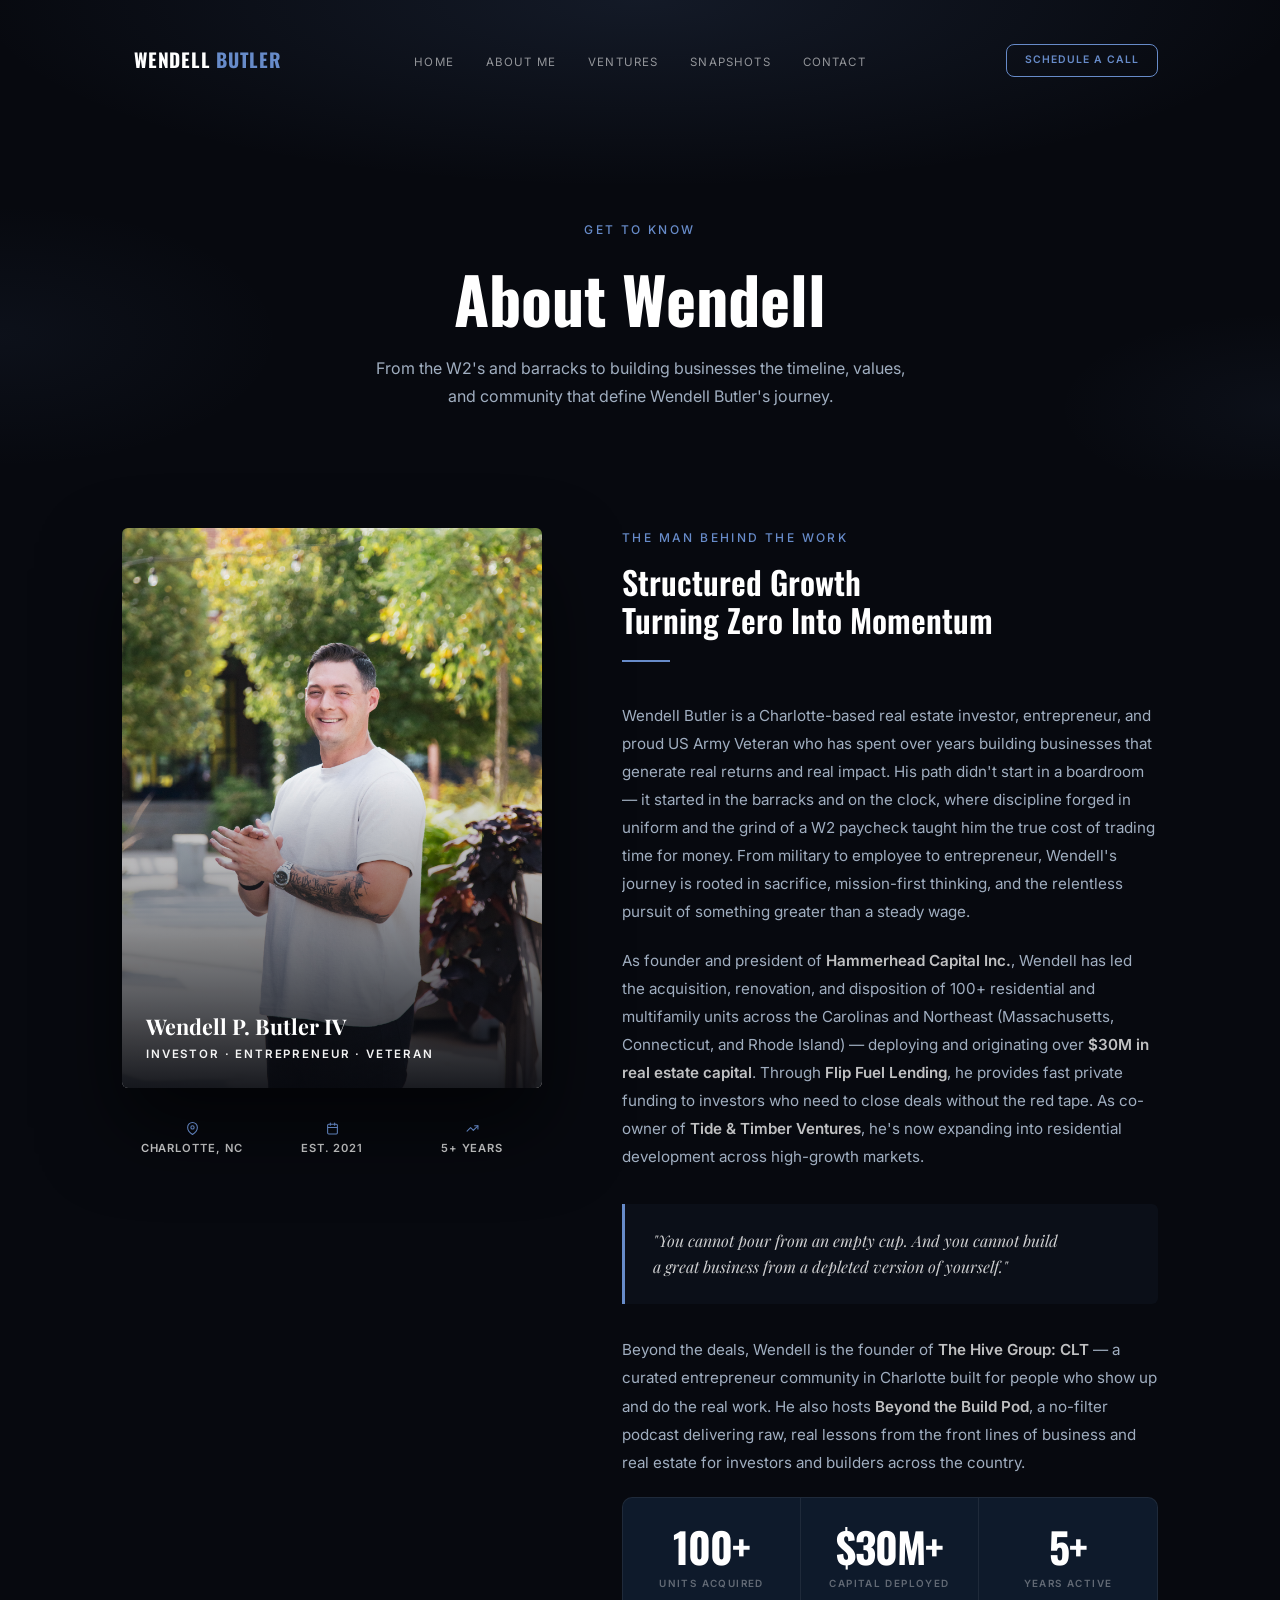
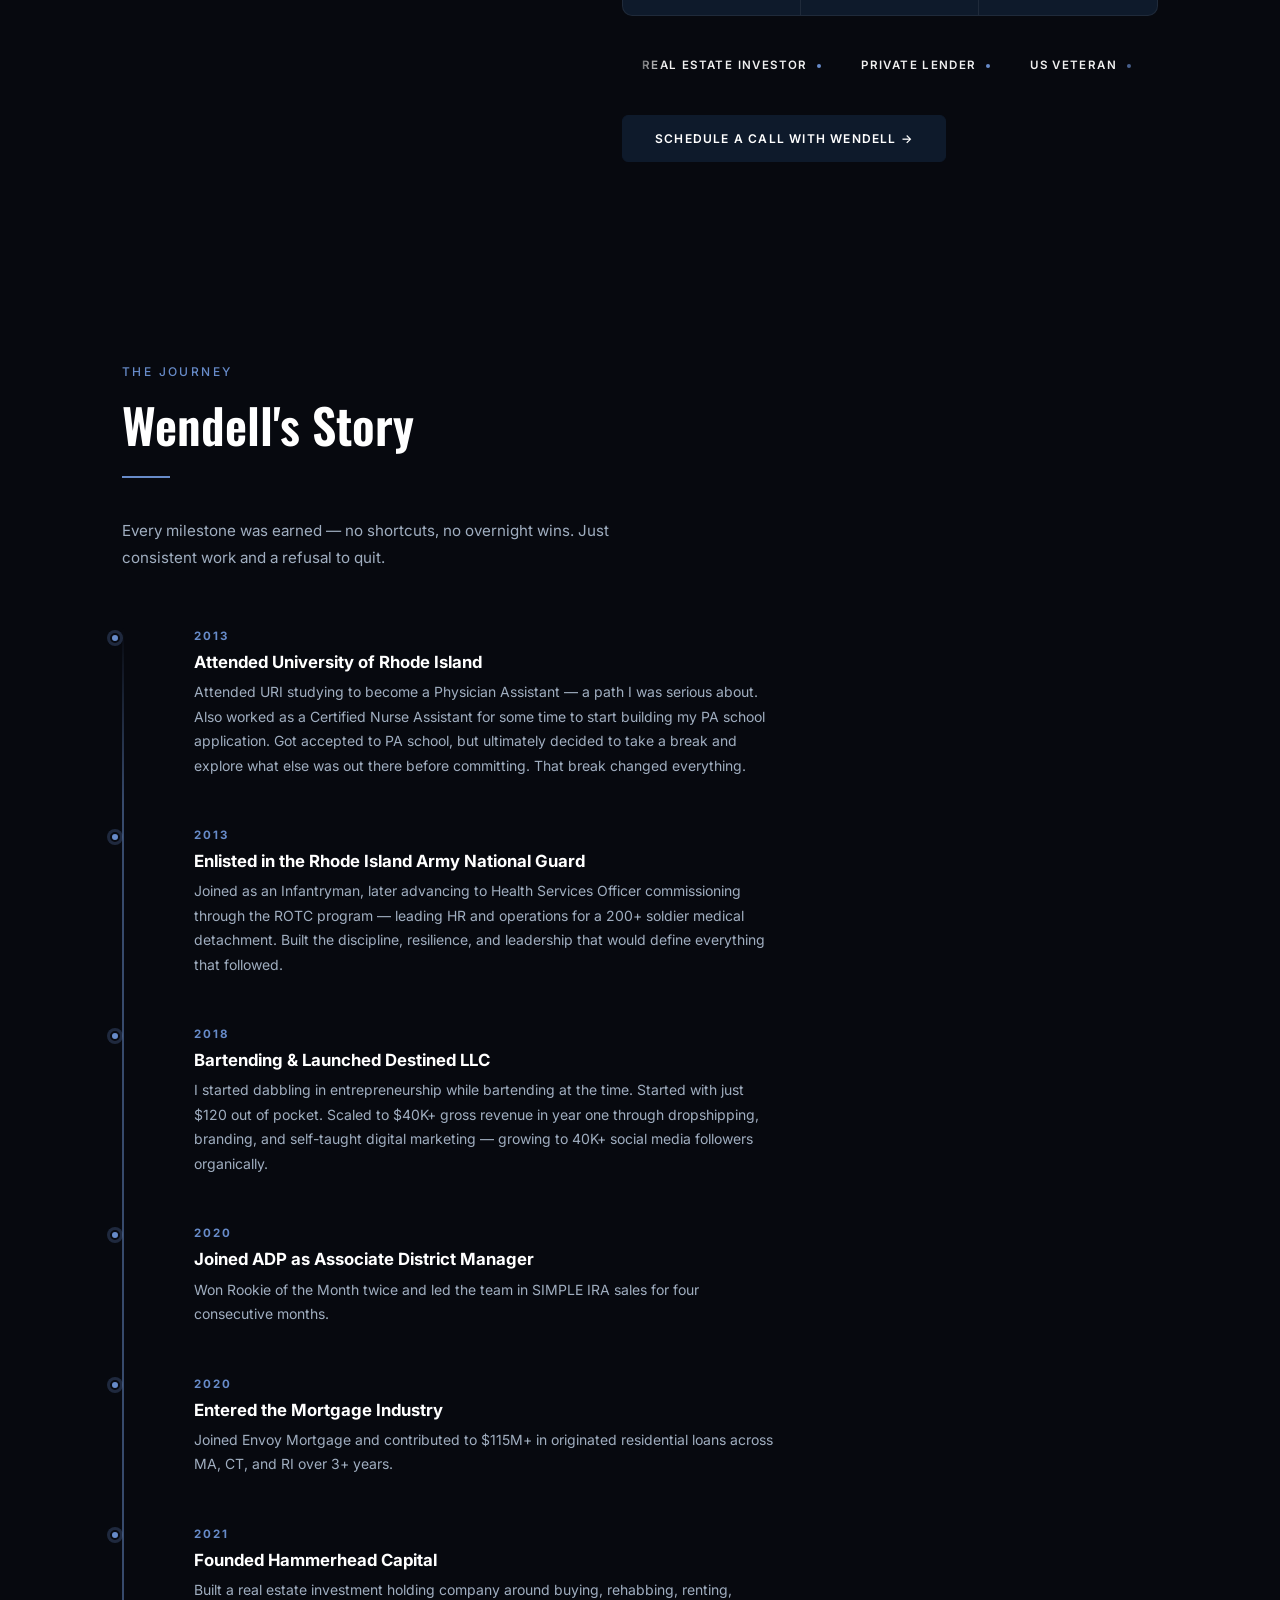
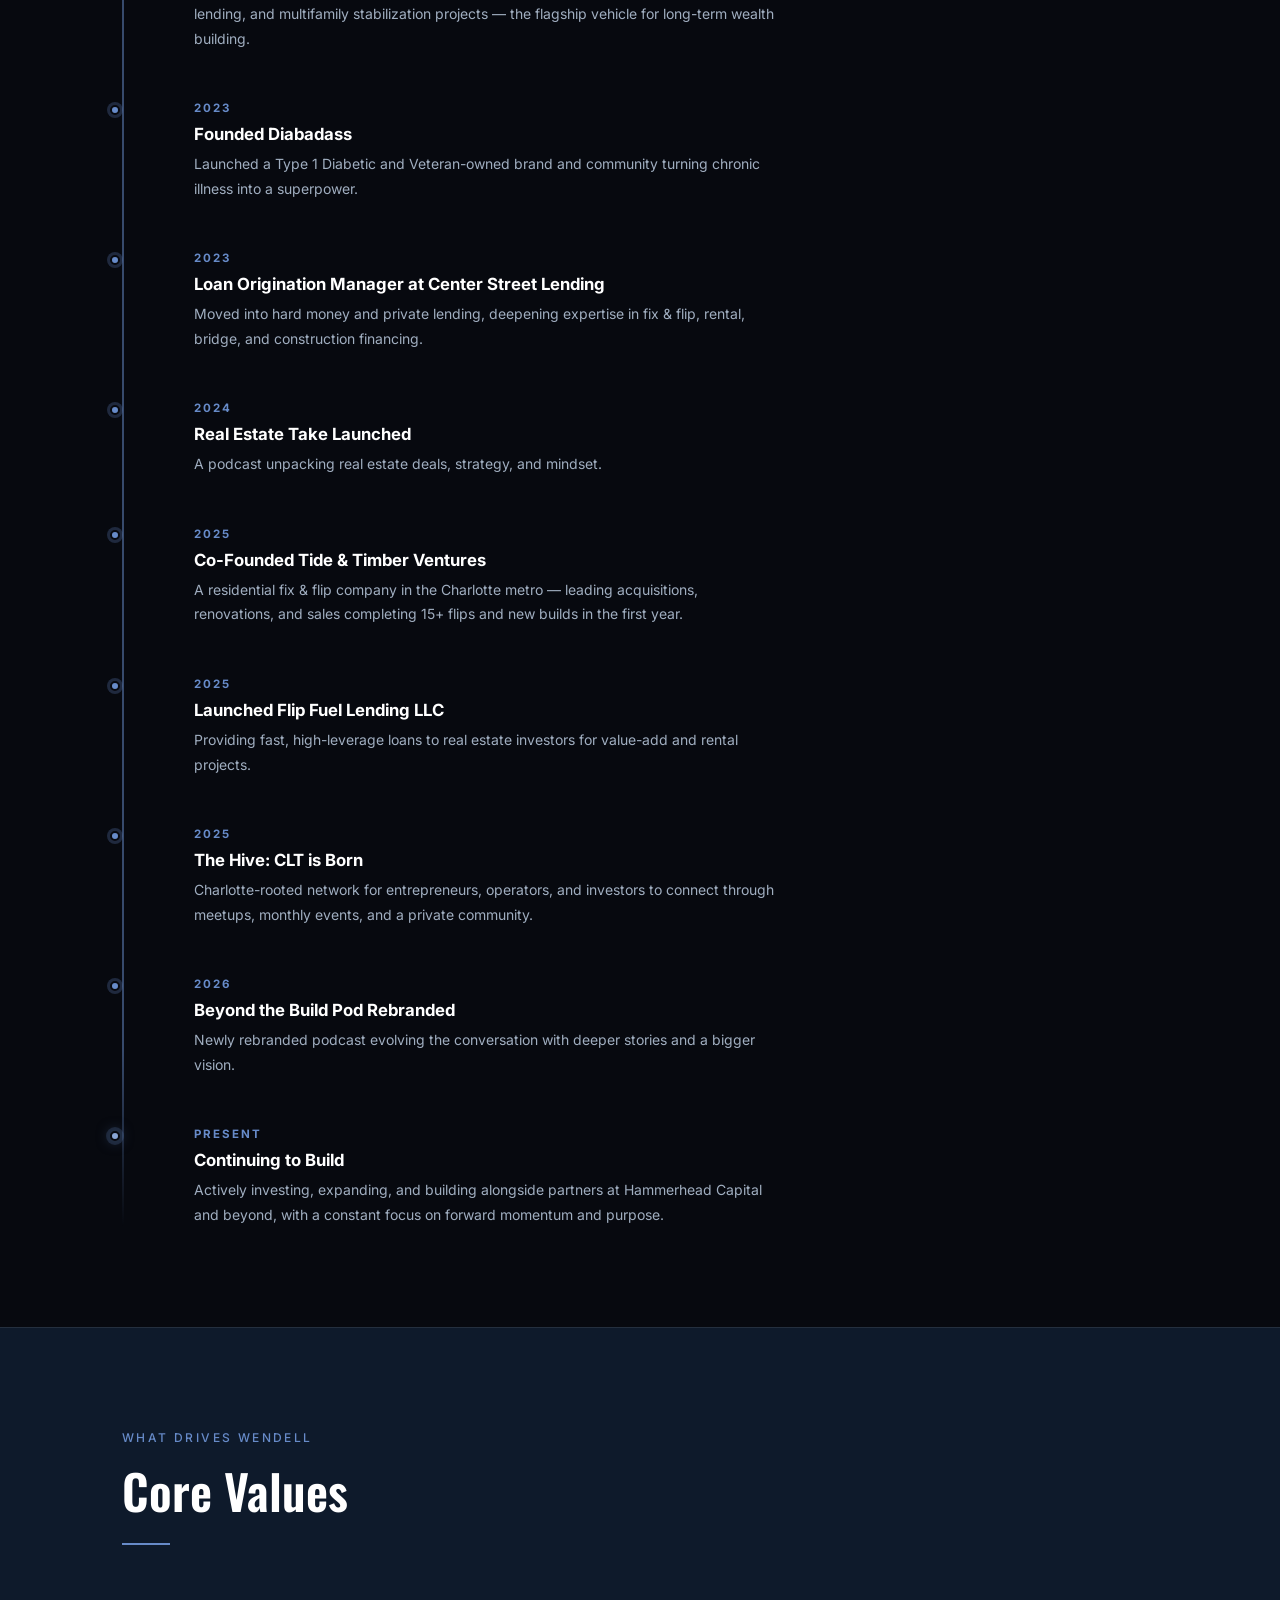
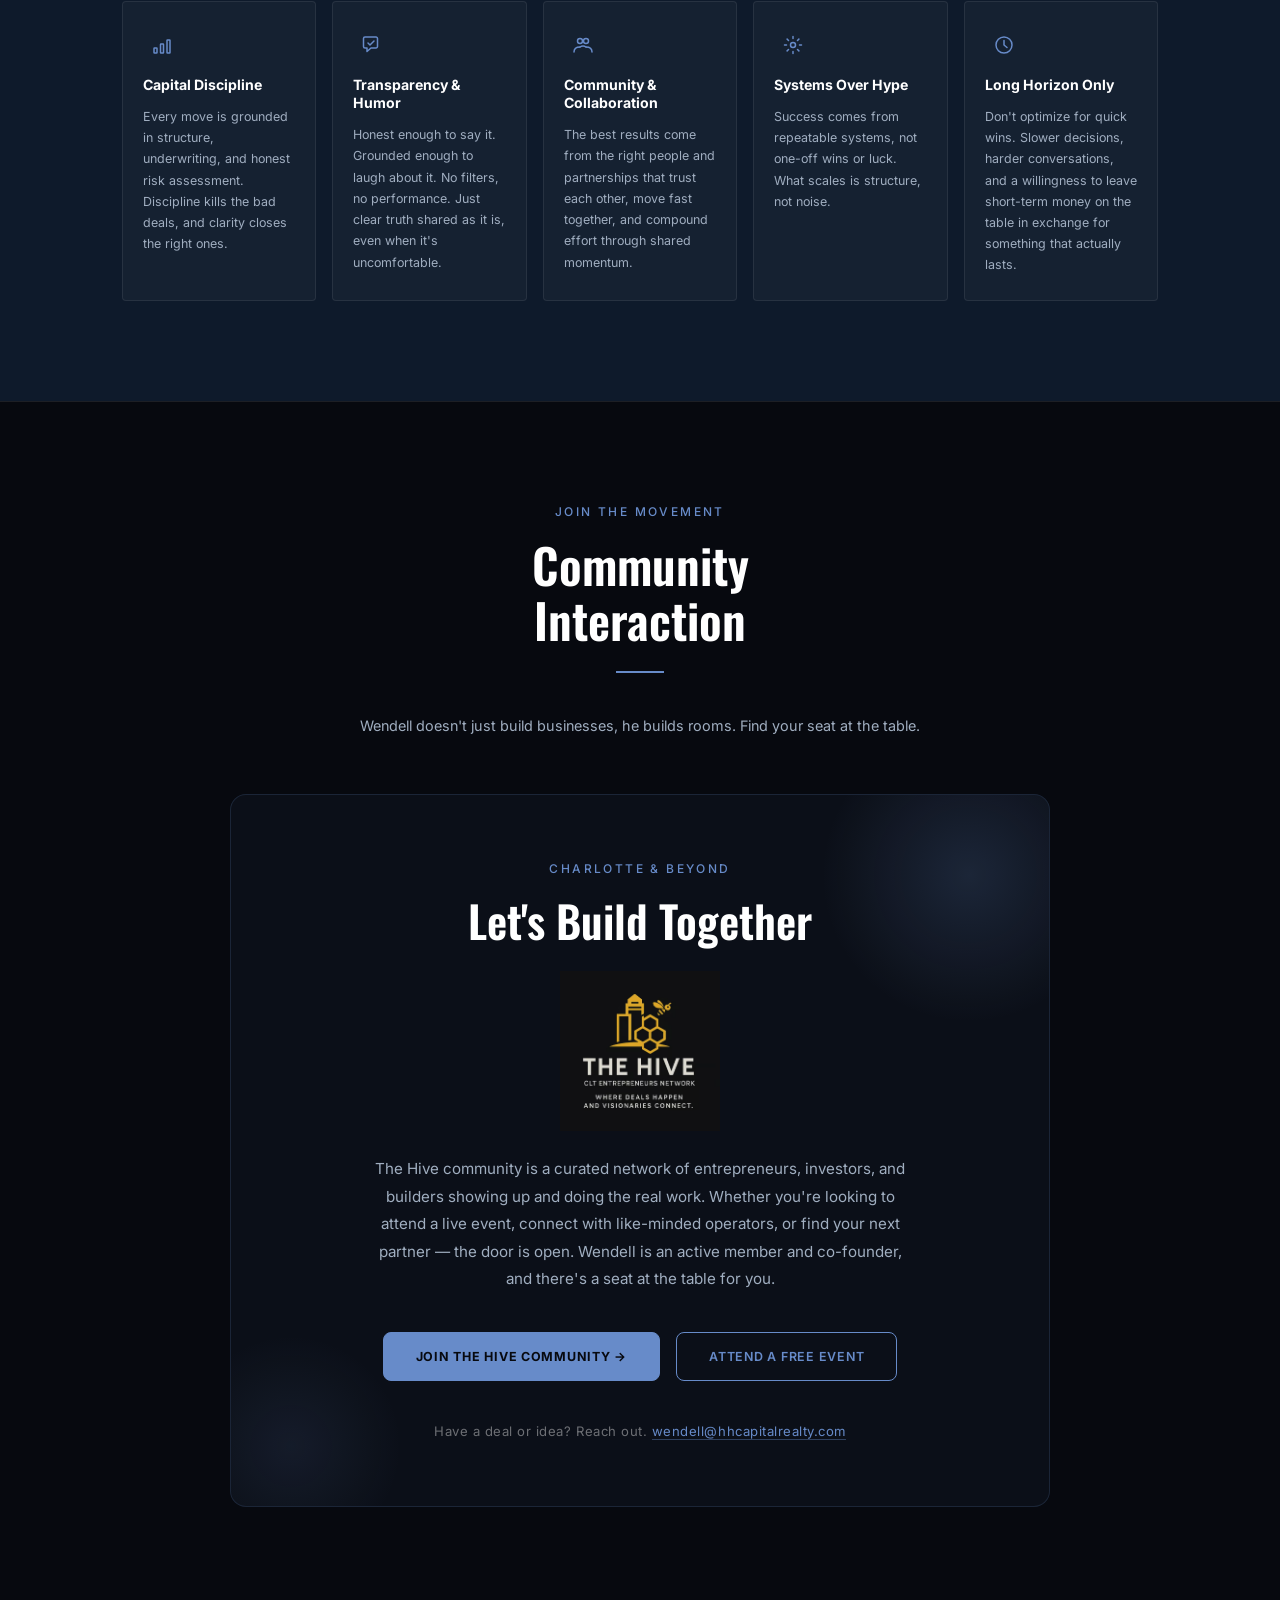
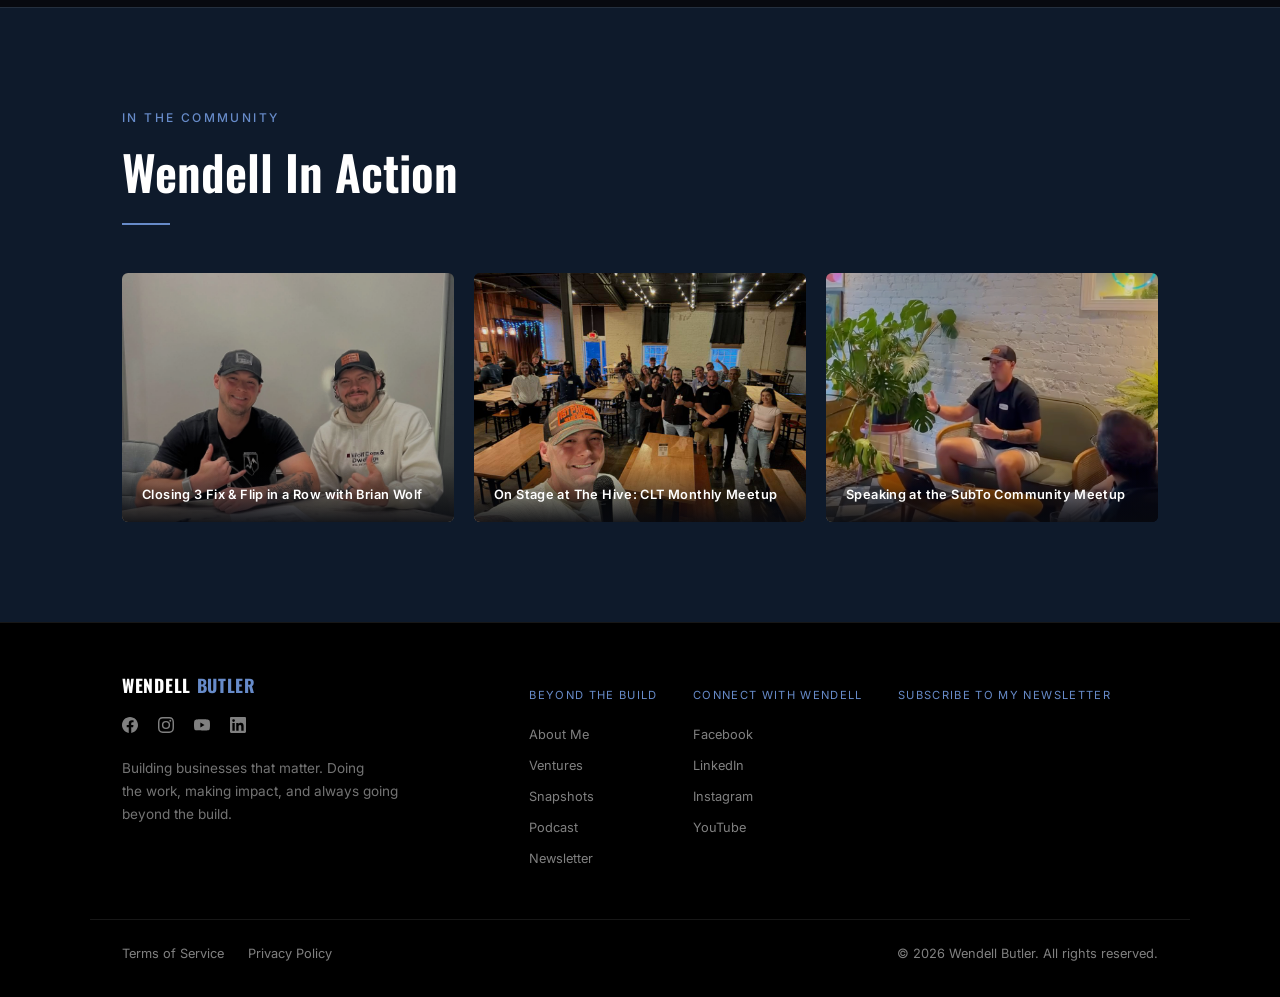
==== commit bcb89de0: "Remove em dash from about page hero subtitle Co-Authored-By: Claude Sonnet 4.6 <noreply@anthropic.co" ====
--- a/about.html
+++ b/about.html
@@ -12,7 +12,7 @@
   <link href="https://fonts.googleapis.com/css2?family=Inter:wght@400;500;600;700&family=Oswald:wght@400;500;600;700&family=Playfair+Display:wght@700&display=swap" rel="stylesheet" />
   <link rel="preload" href="smooth_fantasy (1)/Smooth Fantasy PersonalUseOnly.ttf" as="font" type="font/truetype" crossorigin="anonymous" />
 
-  <link rel="stylesheet" href="style.css?v=186" />
+  <link rel="stylesheet" href="style.css?v=206" />
 
   <style>
     /* ===== PAGE HERO (about-specific) ===== */
@@ -715,7 +715,7 @@
       <div class="reveal">
 <p class="section-label" style="color:#678bc9;">Get to Know</p>
         <h1 class="about-page-hero-title" style="margin-top:1.5rem;color:#ffffff;font-family:'Oswald',sans-serif;font-weight:700;">About <span style="color:#ffffff;">Wendell</span></h1>
-        <p class="about-page-hero-sub" style="margin-bottom:2.5rem;">From the W2's and barracks to building businesses — the timeline, values, and community that define Wendell Butler's journey.</p>
+        <p class="about-page-hero-sub" style="margin-bottom:2.5rem;">From the W2's and barracks to building businesses the timeline, values, and community that define Wendell Butler's journey.</p>
       </div>
     </div>
   </div>
--- a/style.css
+++ b/style.css
@@ -976,6 +976,14 @@
   border: 1px solid rgba(14, 165, 233, 1);
   font-weight: 700;
   text-shadow: 0 1px 2px rgba(0,0,0,0.4);
+}
+
+.status-new {
+  background: rgba(249, 115, 22, 0.6);
+  color: #ffffff;
+  border: 1px solid rgba(249, 115, 22, 1);
+  font-weight: 700;
+  text-shadow: none;
 }
 
 .property-body {
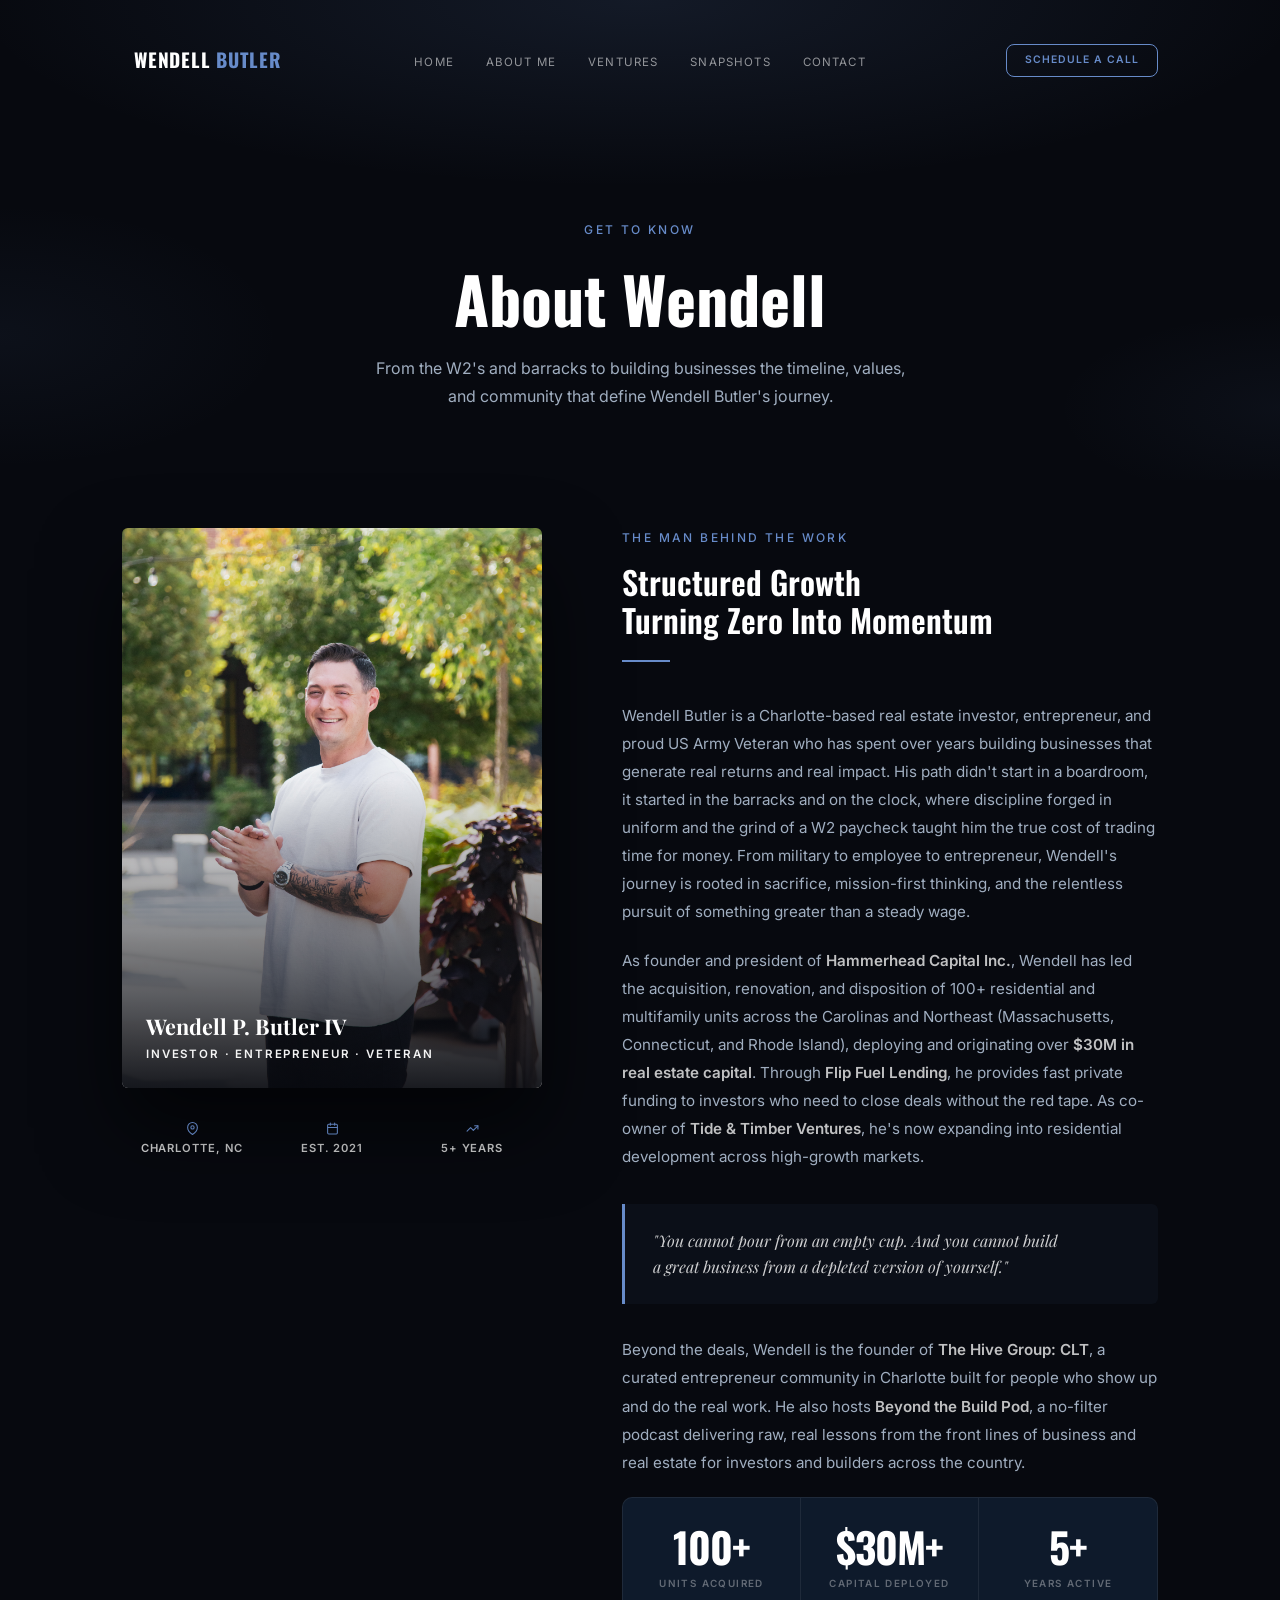
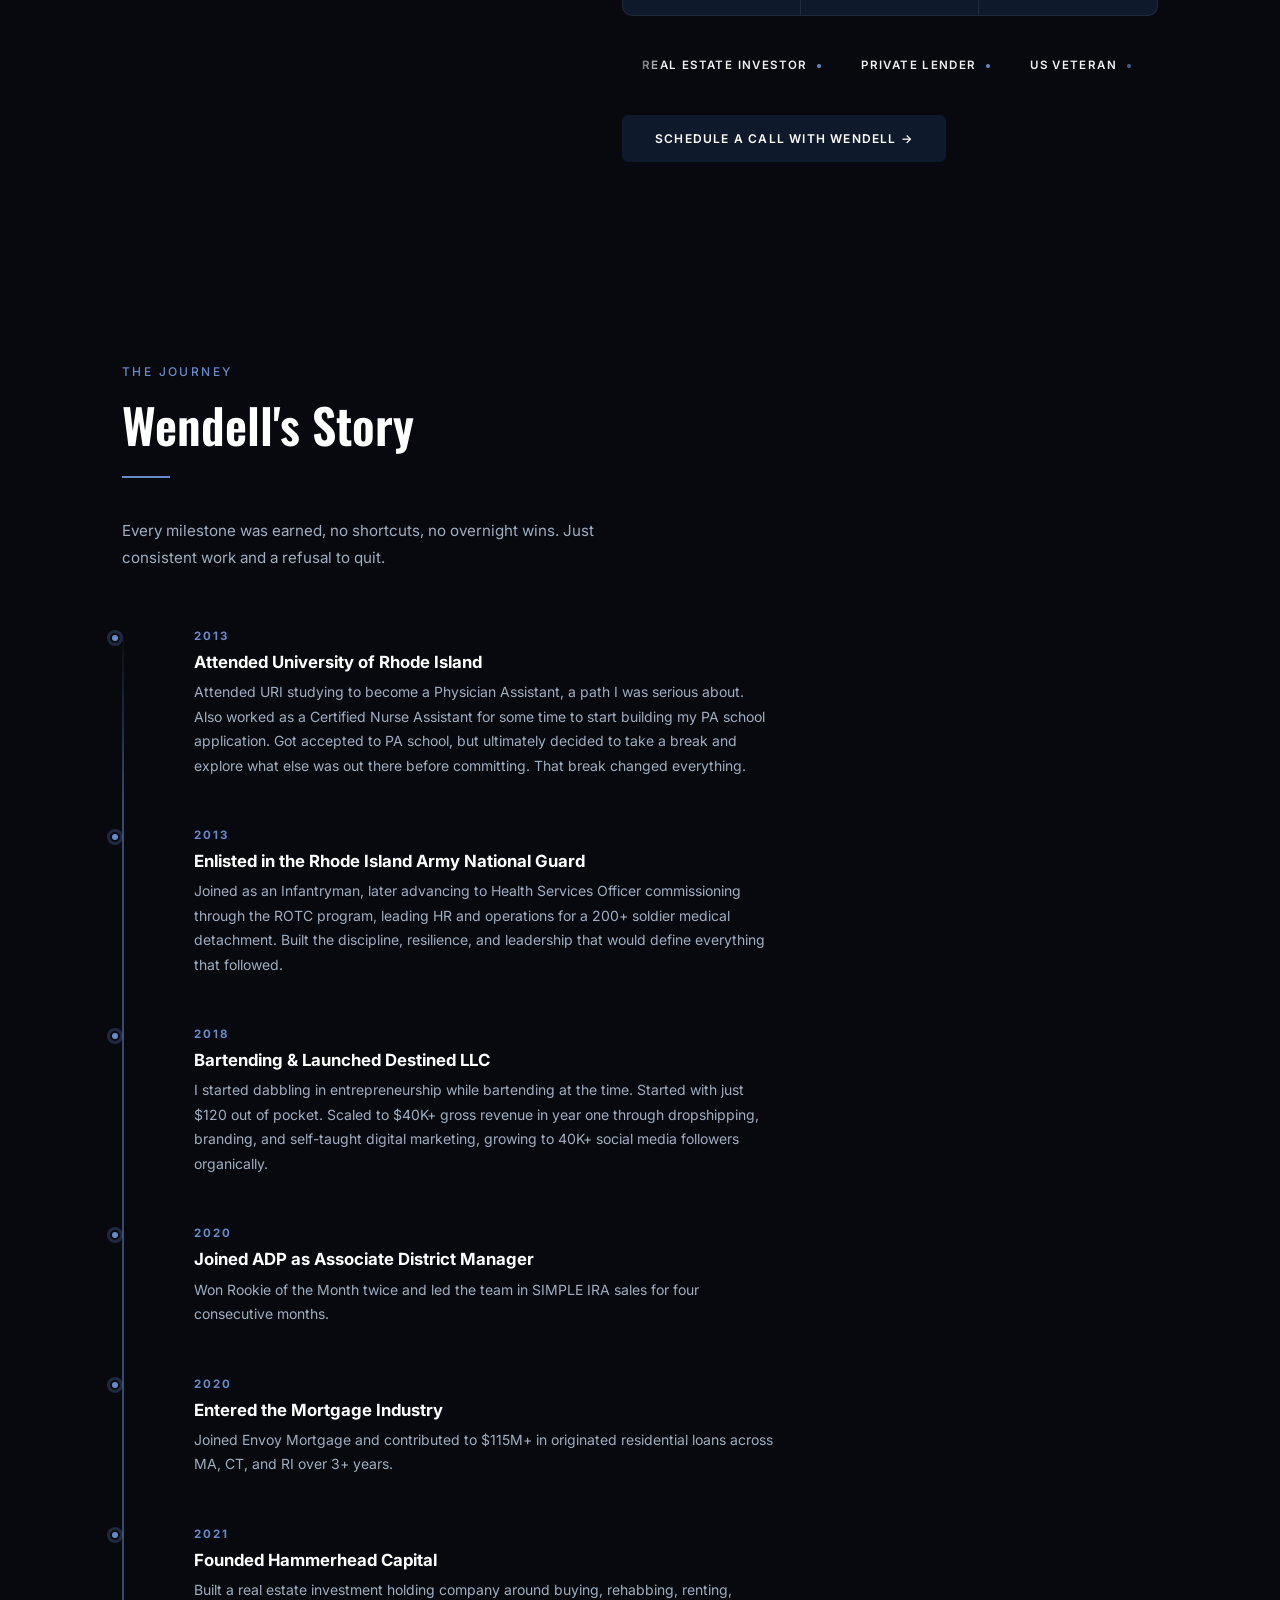
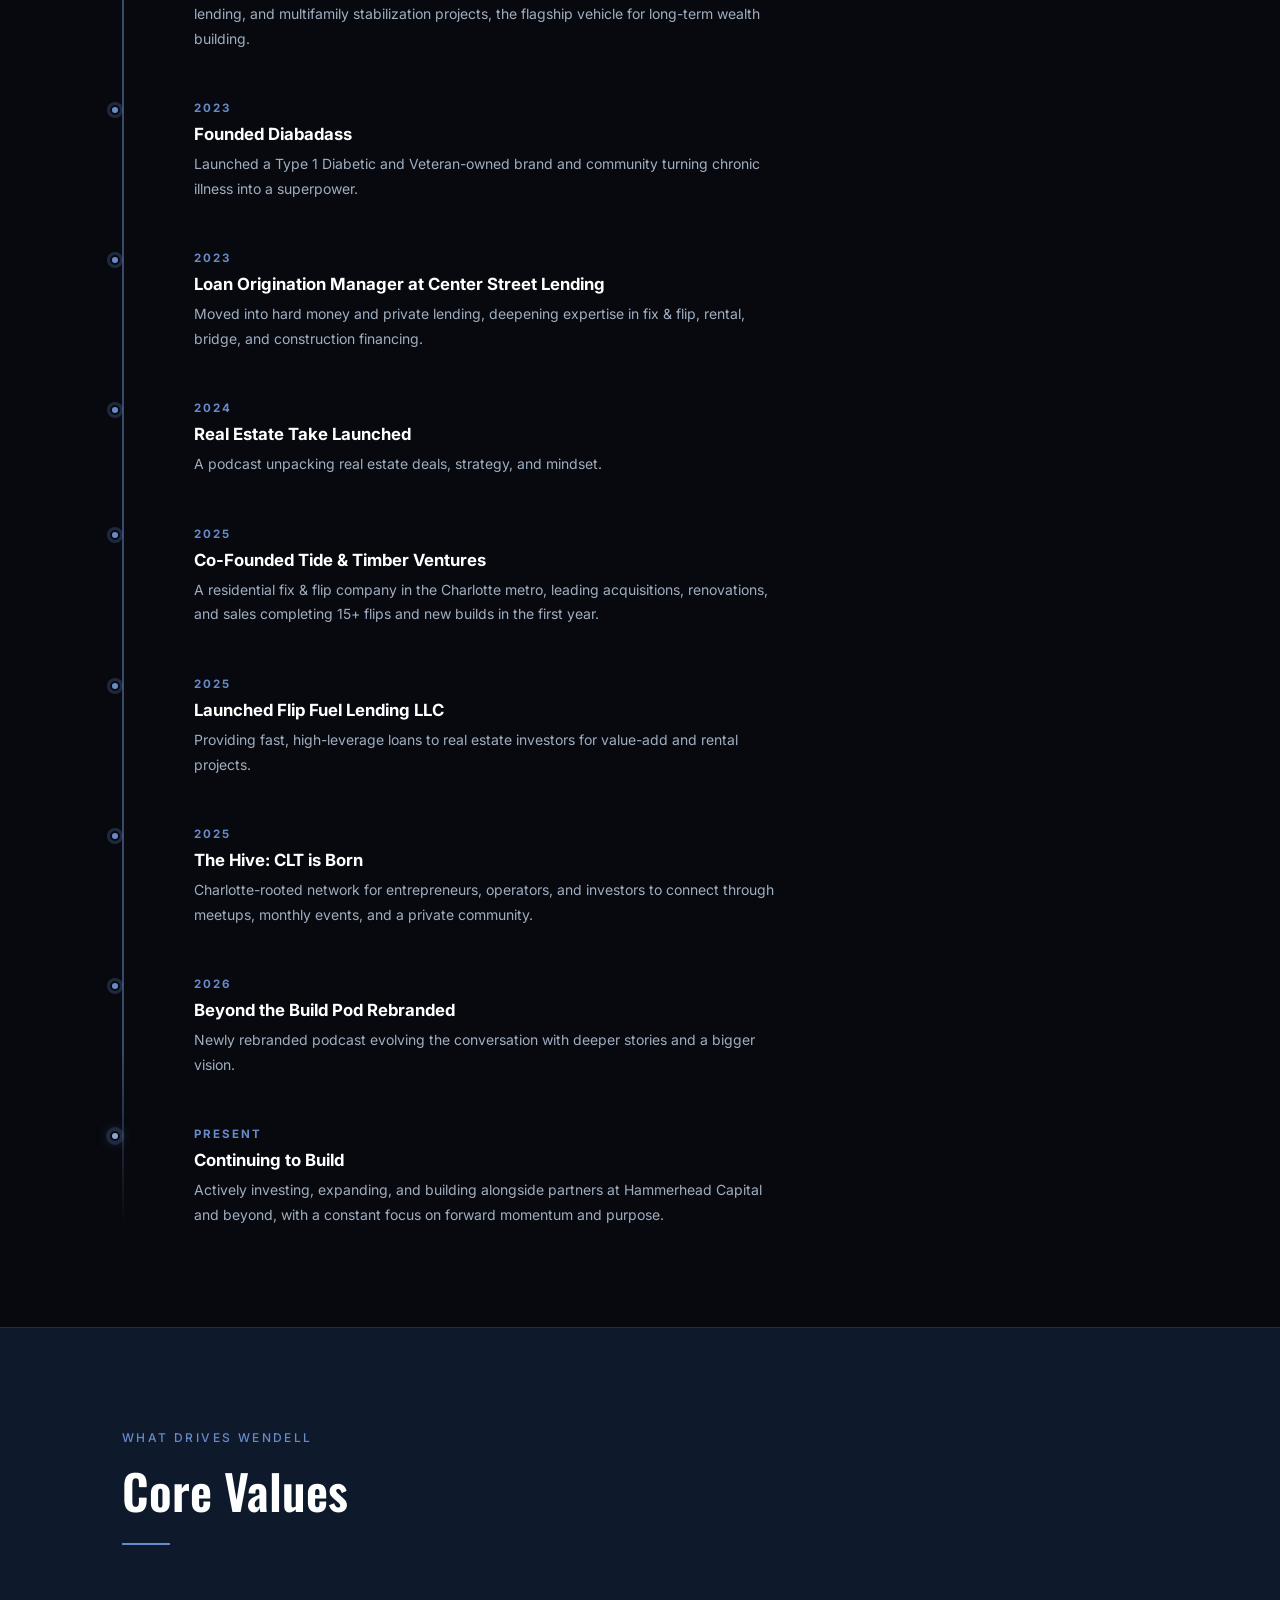
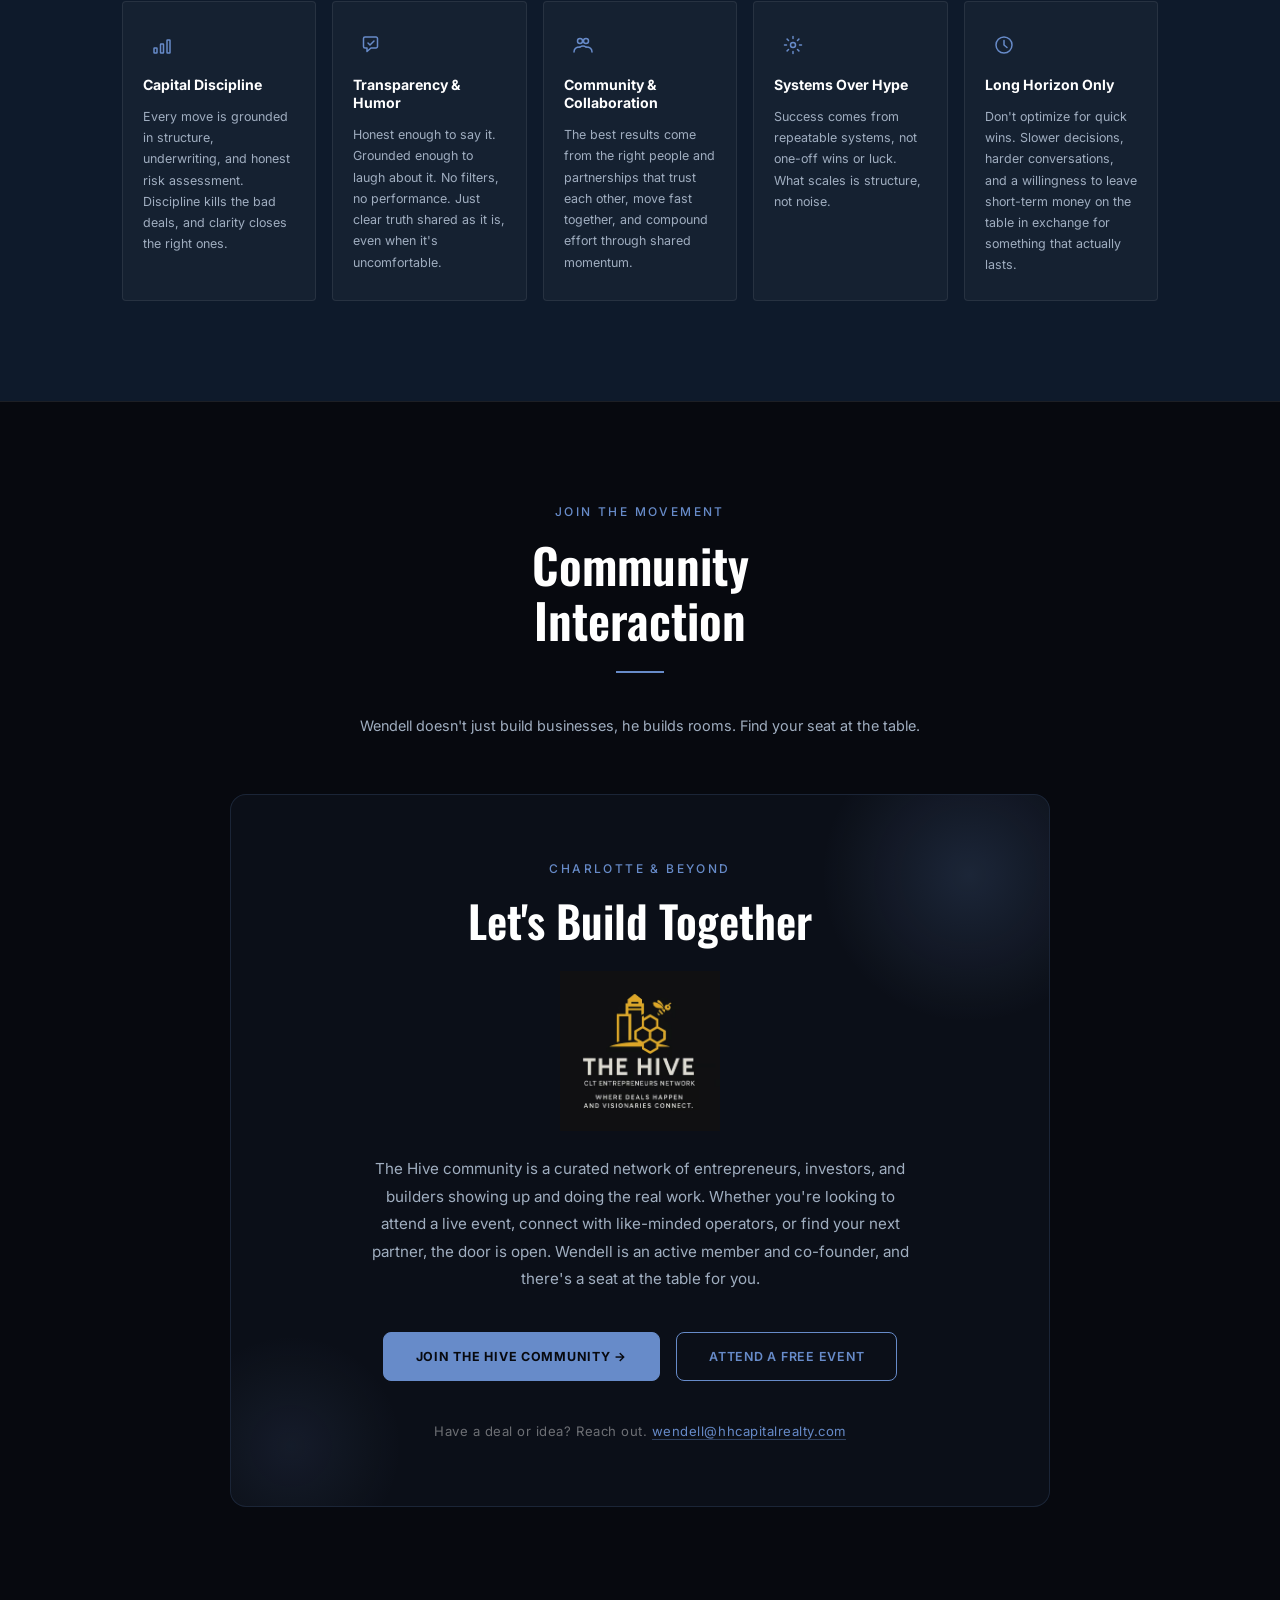
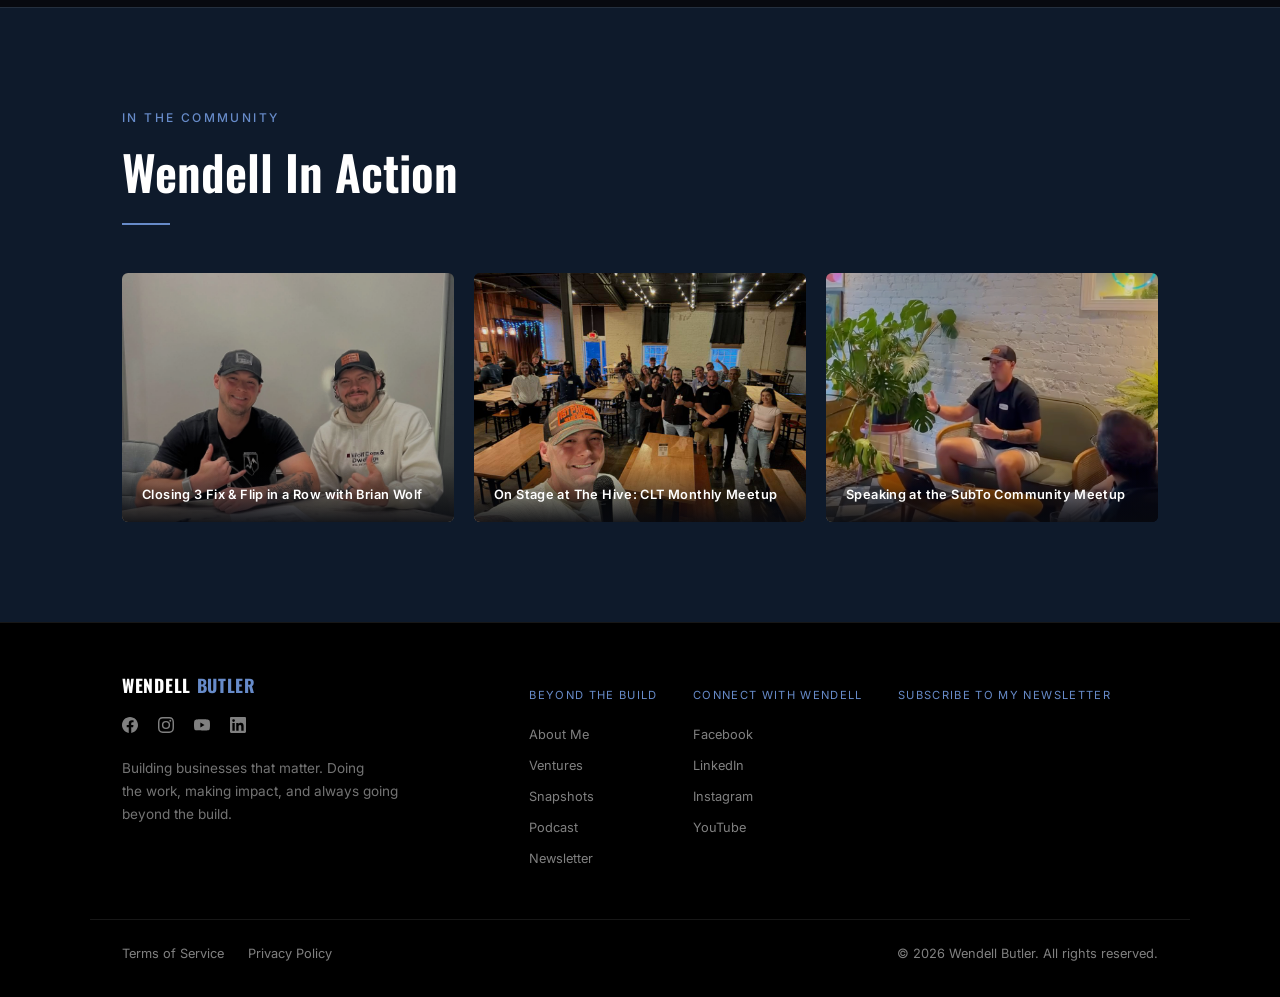
==== commit 896eaaea: "Remove all em dashes from about page content Co-Authored-By: Claude Sonnet 4.6 <noreply@anthropic.co" ====
--- a/about.html
+++ b/about.html
@@ -759,11 +759,11 @@
           <div class="divider"></div>
 
           <p class="profile-bio-para">
-            Wendell Butler is a Charlotte-based real estate investor, entrepreneur, and proud US Army Veteran who has spent over years building businesses that generate real returns and real impact. His path didn't start in a boardroom — it started in the barracks and on the clock, where discipline forged in uniform and the grind of a W2 paycheck taught him the true cost of trading time for money. From military to employee to entrepreneur, Wendell's journey is rooted in sacrifice, mission-first thinking, and the relentless pursuit of something greater than a steady wage.
+            Wendell Butler is a Charlotte-based real estate investor, entrepreneur, and proud US Army Veteran who has spent over years building businesses that generate real returns and real impact. His path didn't start in a boardroom, it started in the barracks and on the clock, where discipline forged in uniform and the grind of a W2 paycheck taught him the true cost of trading time for money. From military to employee to entrepreneur, Wendell's journey is rooted in sacrifice, mission-first thinking, and the relentless pursuit of something greater than a steady wage.
           </p>
 
           <p class="profile-bio-para">
-            As founder and president of <strong>Hammerhead Capital Inc.</strong>, Wendell has led the acquisition, renovation, and disposition of 100+ residential and multifamily units across the Carolinas and Northeast (Massachusetts, Connecticut, and Rhode Island) — deploying and originating over <strong>$30M in real estate capital</strong>. Through <strong>Flip Fuel Lending</strong>, he provides fast private funding to investors who need to close deals without the red tape. As co-owner of <strong>Tide &amp; Timber Ventures</strong>, he's now expanding into residential development across high-growth markets.
+            As founder and president of <strong>Hammerhead Capital Inc.</strong>, Wendell has led the acquisition, renovation, and disposition of 100+ residential and multifamily units across the Carolinas and Northeast (Massachusetts, Connecticut, and Rhode Island), deploying and originating over <strong>$30M in real estate capital</strong>. Through <strong>Flip Fuel Lending</strong>, he provides fast private funding to investors who need to close deals without the red tape. As co-owner of <strong>Tide &amp; Timber Ventures</strong>, he's now expanding into residential development across high-growth markets.
           </p>
 
           <div class="profile-quote">
@@ -771,7 +771,7 @@
           </div>
 
           <p class="profile-bio-para">
-            Beyond the deals, Wendell is the founder of <strong>The Hive Group: CLT</strong> — a curated entrepreneur community in Charlotte built for people who show up and do the real work. He also hosts <strong>Beyond the Build Pod</strong>, a no-filter podcast delivering raw, real lessons from the front lines of business and real estate for investors and builders across the country.
+            Beyond the deals, Wendell is the founder of <strong>The Hive Group: CLT</strong>, a curated entrepreneur community in Charlotte built for people who show up and do the real work. He also hosts <strong>Beyond the Build Pod</strong>, a no-filter podcast delivering raw, real lessons from the front lines of business and real estate for investors and builders across the country.
           </p>
 
           <!-- Stats Row -->
@@ -830,7 +830,7 @@
         <h2 class="section-title" style="font-family:'Oswald',sans-serif;font-weight:600;">Wendell's Story</h2>
         <div class="divider"></div>
         <p style="color:var(--text-muted);max-width:520px;font-size:0.95rem;line-height:1.75;margin-bottom:0;">
-          Every milestone was earned — no shortcuts, no overnight wins. Just consistent work and a refusal to quit.
+          Every milestone was earned, no shortcuts, no overnight wins. Just consistent work and a refusal to quit.
         </p>
       </div>
 
@@ -839,19 +839,19 @@
         <div class="timeline-item reveal">
           <span class="timeline-year">2013</span>
           <h3 class="timeline-title">Attended University of Rhode Island</h3>
-          <p class="timeline-desc">Attended URI studying to become a Physician Assistant — a path I was serious about. Also worked as a Certified Nurse Assistant for some time to start building my PA school application. Got accepted to PA school, but ultimately decided to take a break and explore what else was out there before committing. That break changed everything.</p>
+          <p class="timeline-desc">Attended URI studying to become a Physician Assistant, a path I was serious about. Also worked as a Certified Nurse Assistant for some time to start building my PA school application. Got accepted to PA school, but ultimately decided to take a break and explore what else was out there before committing. That break changed everything.</p>
         </div>
 
         <div class="timeline-item reveal">
           <span class="timeline-year">2013</span>
           <h3 class="timeline-title">Enlisted in the Rhode Island Army National Guard</h3>
-          <p class="timeline-desc">Joined as an Infantryman, later advancing to Health Services Officer commissioning through the ROTC program — leading HR and operations for a 200+ soldier medical detachment. Built the discipline, resilience, and leadership that would define everything that followed.</p>
+          <p class="timeline-desc">Joined as an Infantryman, later advancing to Health Services Officer commissioning through the ROTC program, leading HR and operations for a 200+ soldier medical detachment. Built the discipline, resilience, and leadership that would define everything that followed.</p>
         </div>
 
         <div class="timeline-item reveal">
           <span class="timeline-year">2018</span>
           <h3 class="timeline-title">Bartending & Launched Destined LLC</h3>
-          <p class="timeline-desc">I started dabbling in entrepreneurship while bartending at the time. Started with just $120 out of pocket. Scaled to $40K+ gross revenue in year one through dropshipping, branding, and self-taught digital marketing — growing to 40K+ social media followers organically.</p>
+          <p class="timeline-desc">I started dabbling in entrepreneurship while bartending at the time. Started with just $120 out of pocket. Scaled to $40K+ gross revenue in year one through dropshipping, branding, and self-taught digital marketing, growing to 40K+ social media followers organically.</p>
         </div>
 
         <div class="timeline-item reveal">
@@ -869,7 +869,7 @@
         <div class="timeline-item reveal">
           <span class="timeline-year">2021</span>
           <h3 class="timeline-title">Founded Hammerhead Capital</h3>
-          <p class="timeline-desc">Built a real estate investment holding company around buying, rehabbing, renting, lending, and multifamily stabilization projects — the flagship vehicle for long-term wealth building.</p>
+          <p class="timeline-desc">Built a real estate investment holding company around buying, rehabbing, renting, lending, and multifamily stabilization projects, the flagship vehicle for long-term wealth building.</p>
         </div>
 
         <div class="timeline-item reveal">
@@ -893,7 +893,7 @@
         <div class="timeline-item reveal">
           <span class="timeline-year">2025</span>
           <h3 class="timeline-title">Co-Founded Tide &amp; Timber Ventures</h3>
-          <p class="timeline-desc">A residential fix &amp; flip company in the Charlotte metro — leading acquisitions, renovations, and sales completing 15+ flips and new builds in the first year.</p>
+          <p class="timeline-desc">A residential fix &amp; flip company in the Charlotte metro, leading acquisitions, renovations, and sales completing 15+ flips and new builds in the first year.</p>
         </div>
 
         <div class="timeline-item reveal">
@@ -1021,7 +1021,7 @@
           <img src="The Hive.avif" alt="The Hive" style="width:160px;height:160px;object-fit:contain;opacity:0.9;display:block;margin:1.5rem auto;" />
           <p class="community-desc">
             The Hive community is a curated network of entrepreneurs, investors, and builders showing up and doing the real work.
-            Whether you're looking to attend a live event, connect with like-minded operators, or find your next partner — the door is open.
+            Whether you're looking to attend a live event, connect with like-minded operators, or find your next partner, the door is open.
             Wendell is an active member and co-founder, and there's a seat at the table for you.
           </p>
 
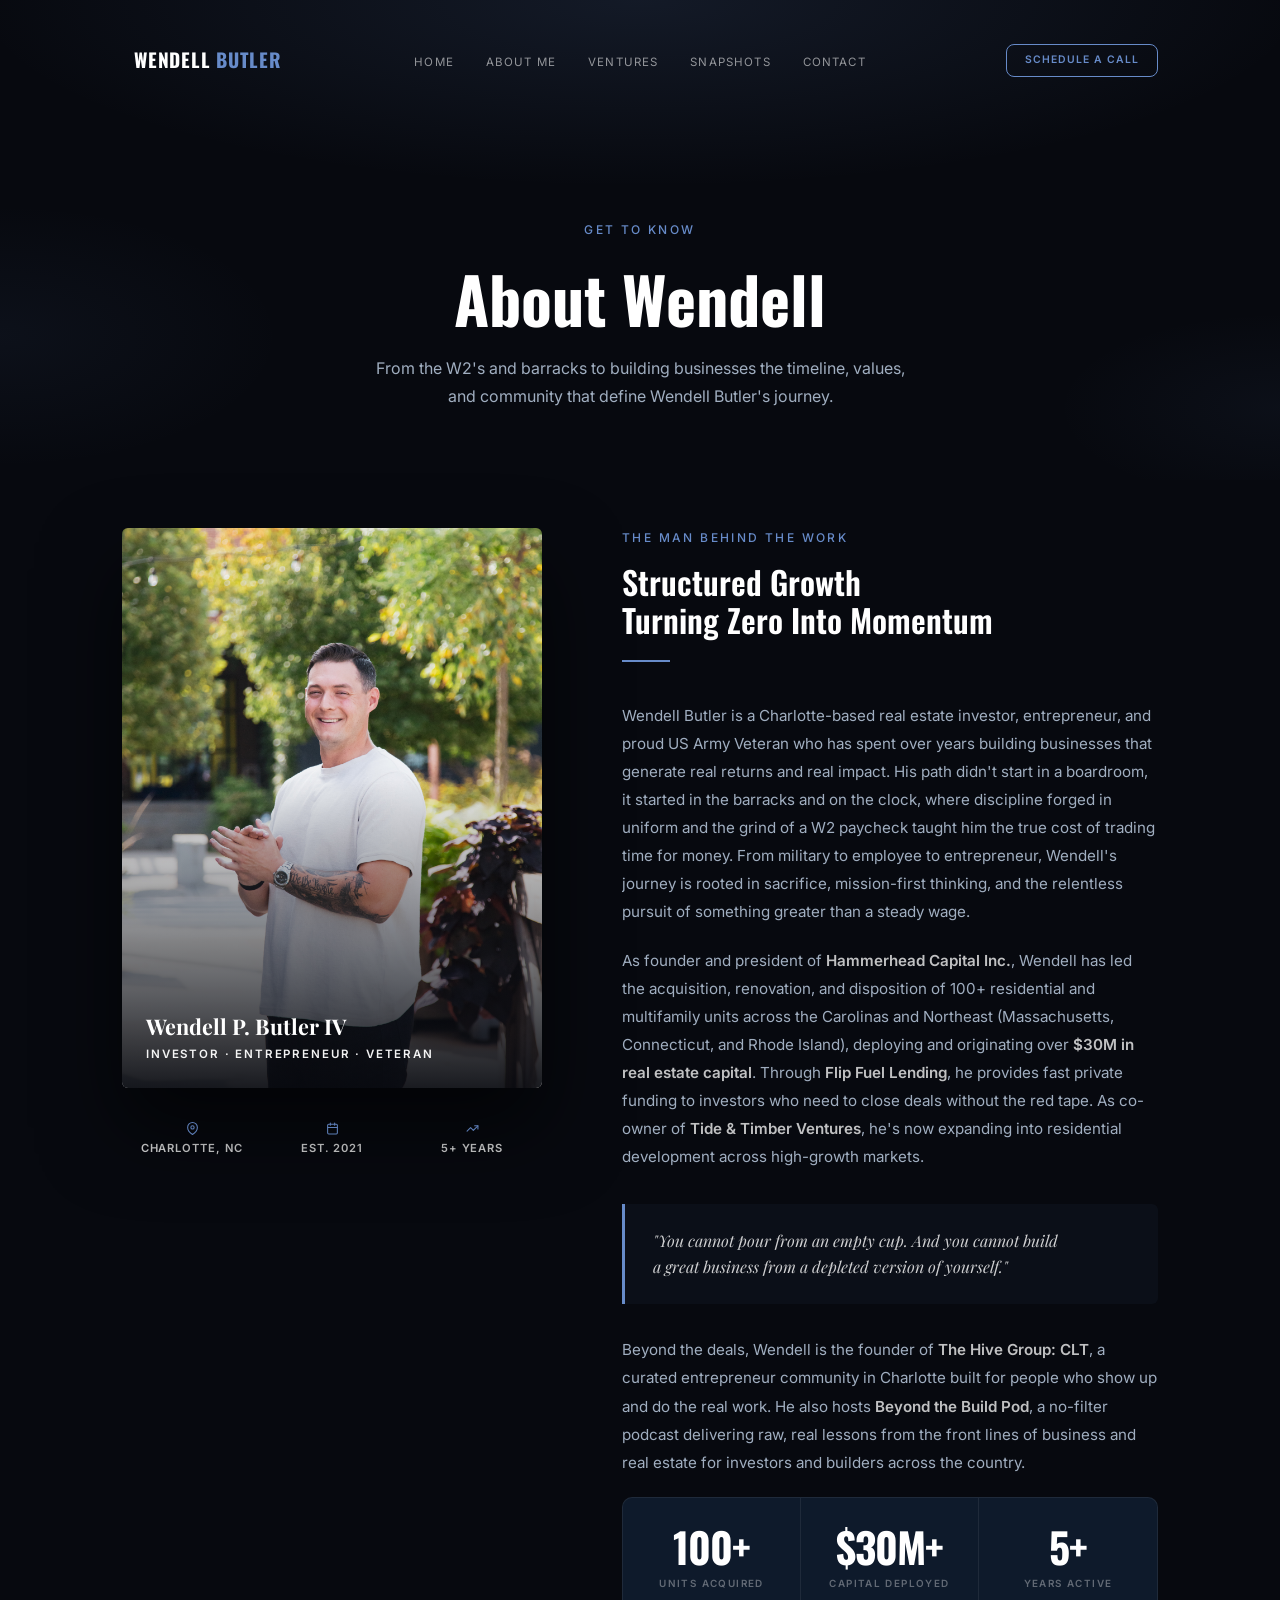
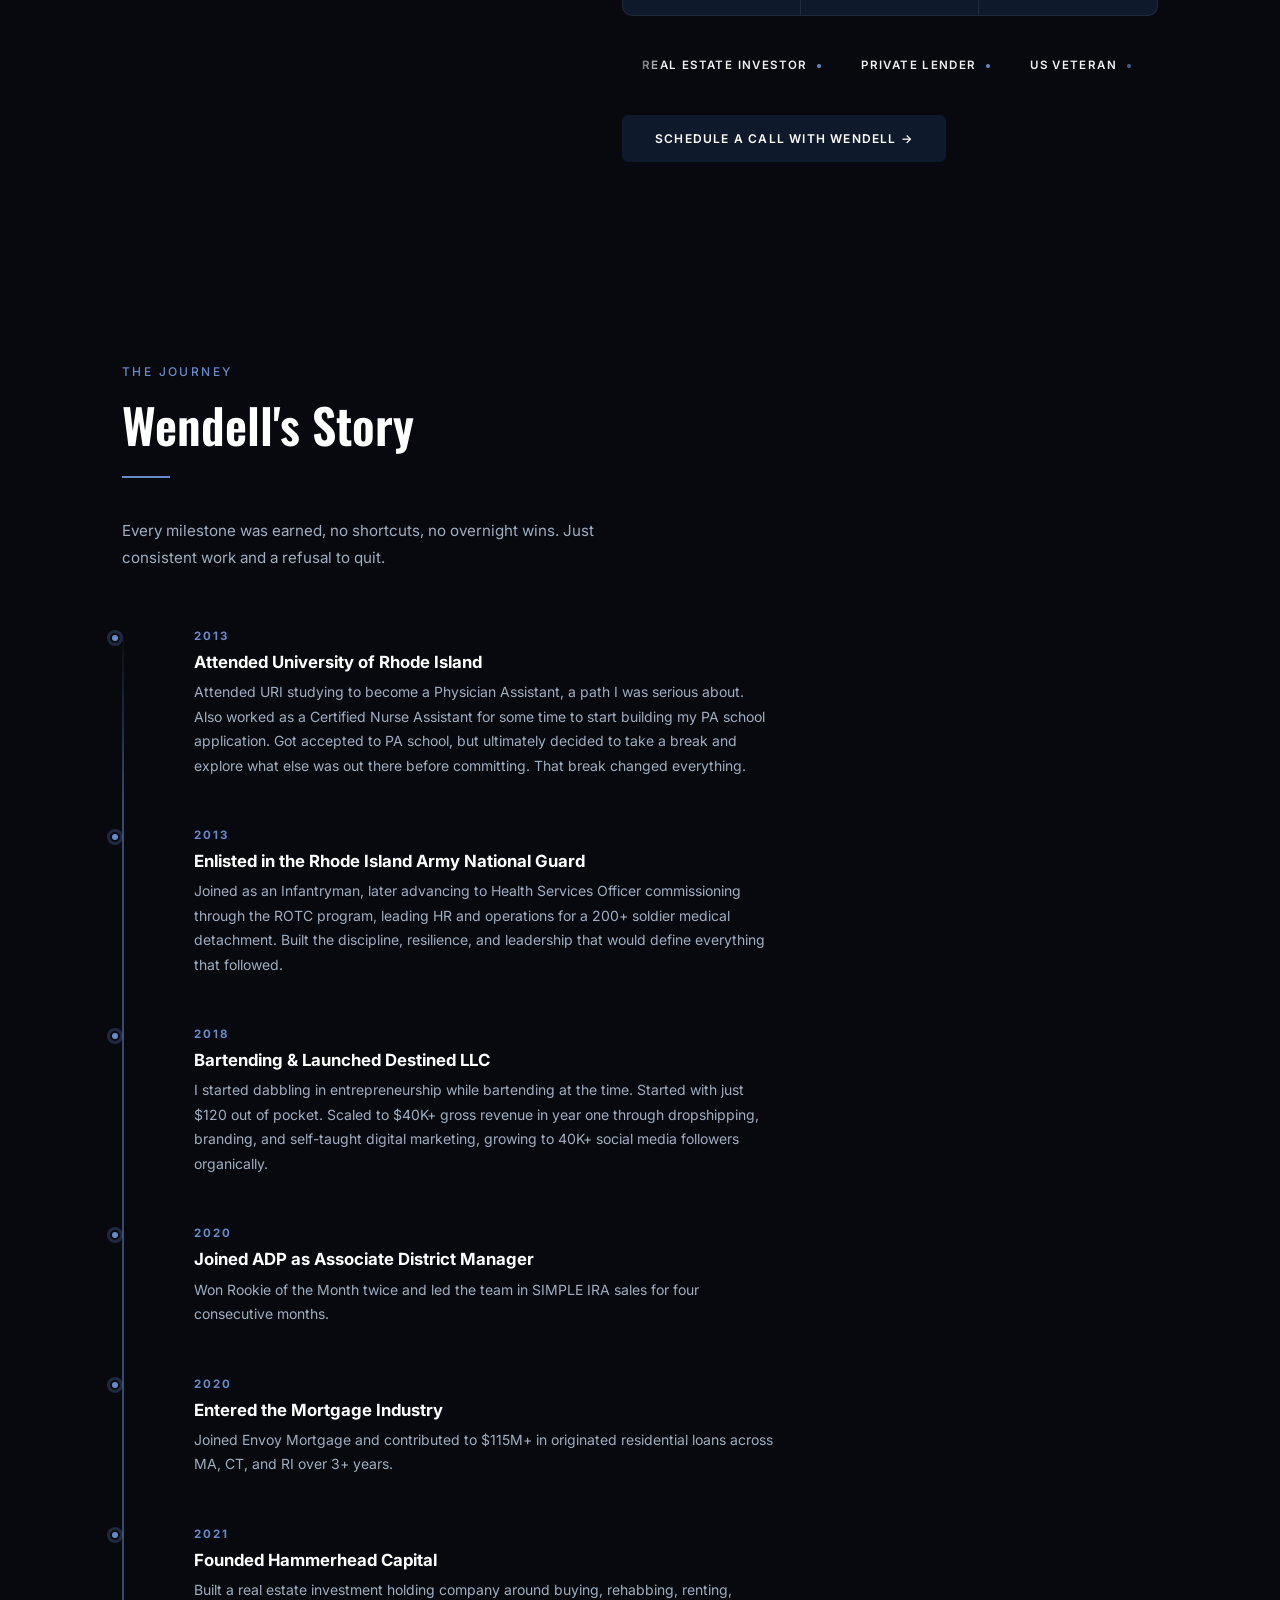
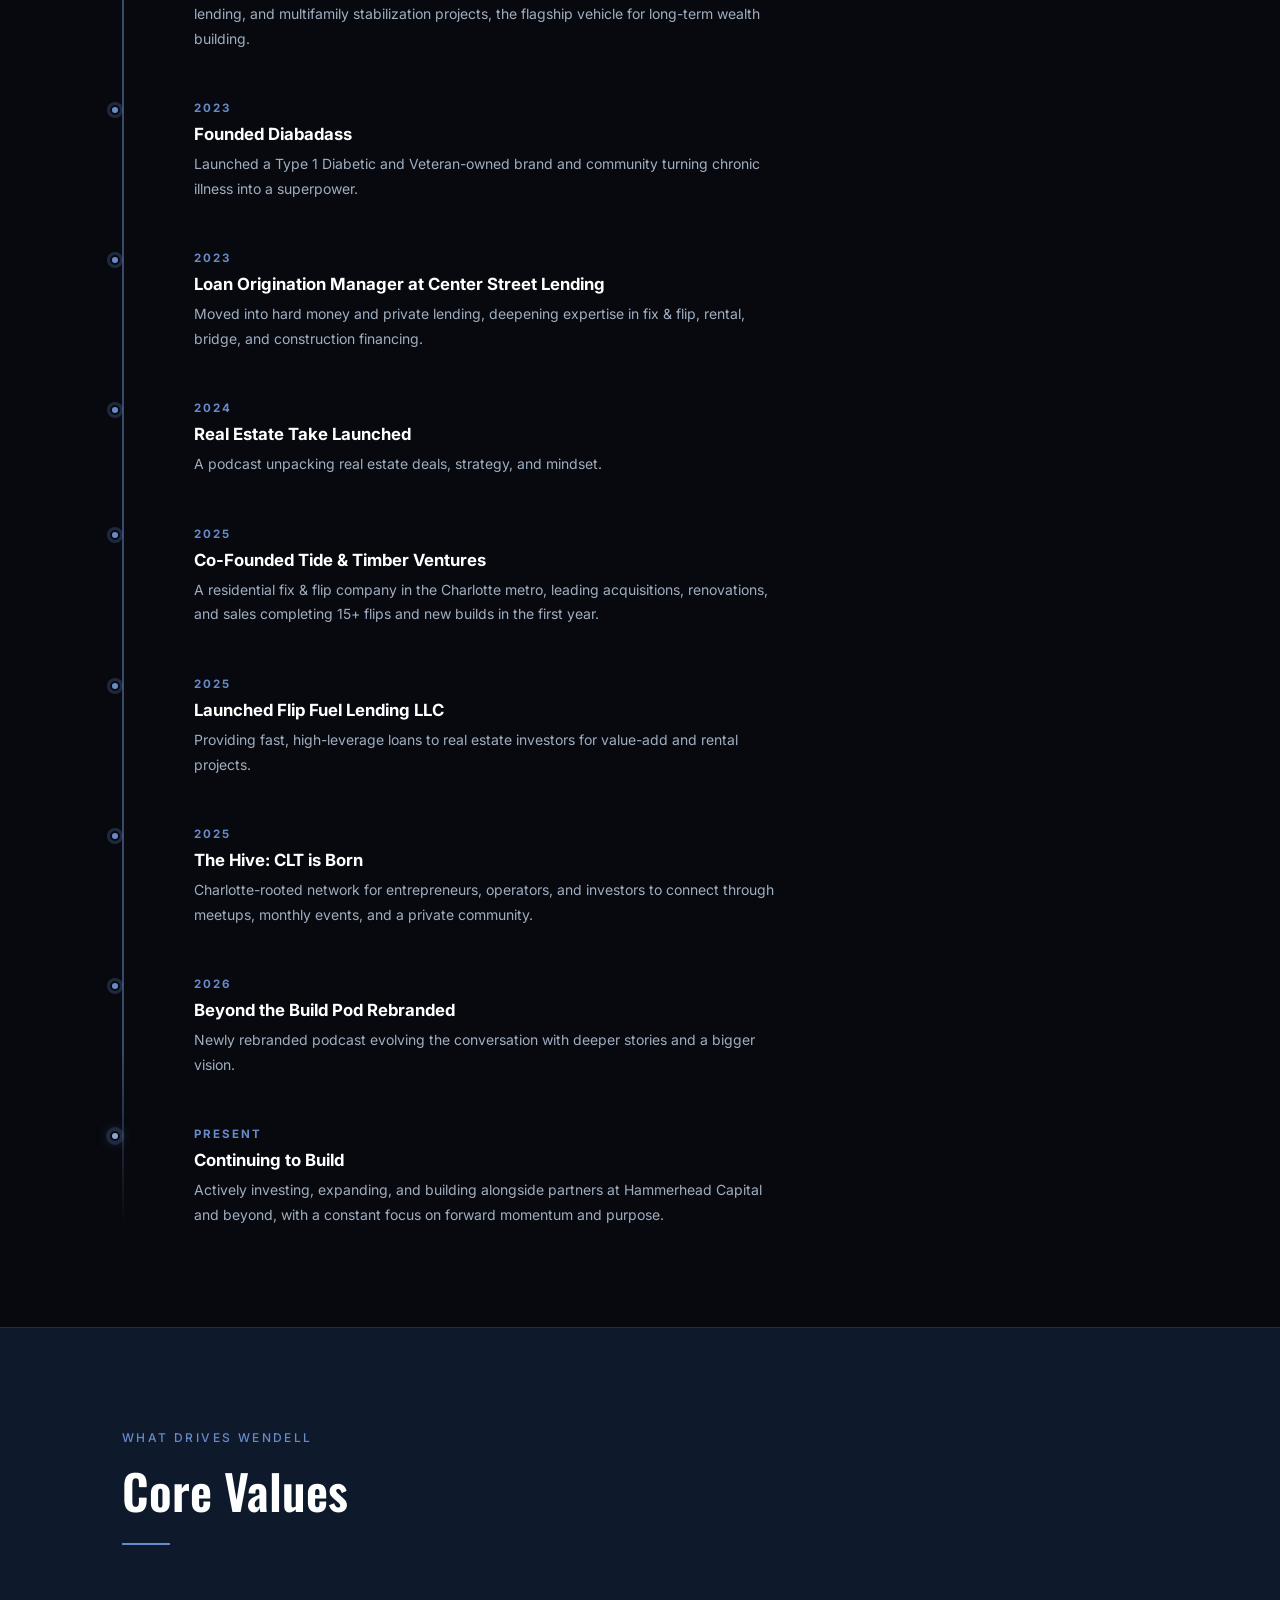
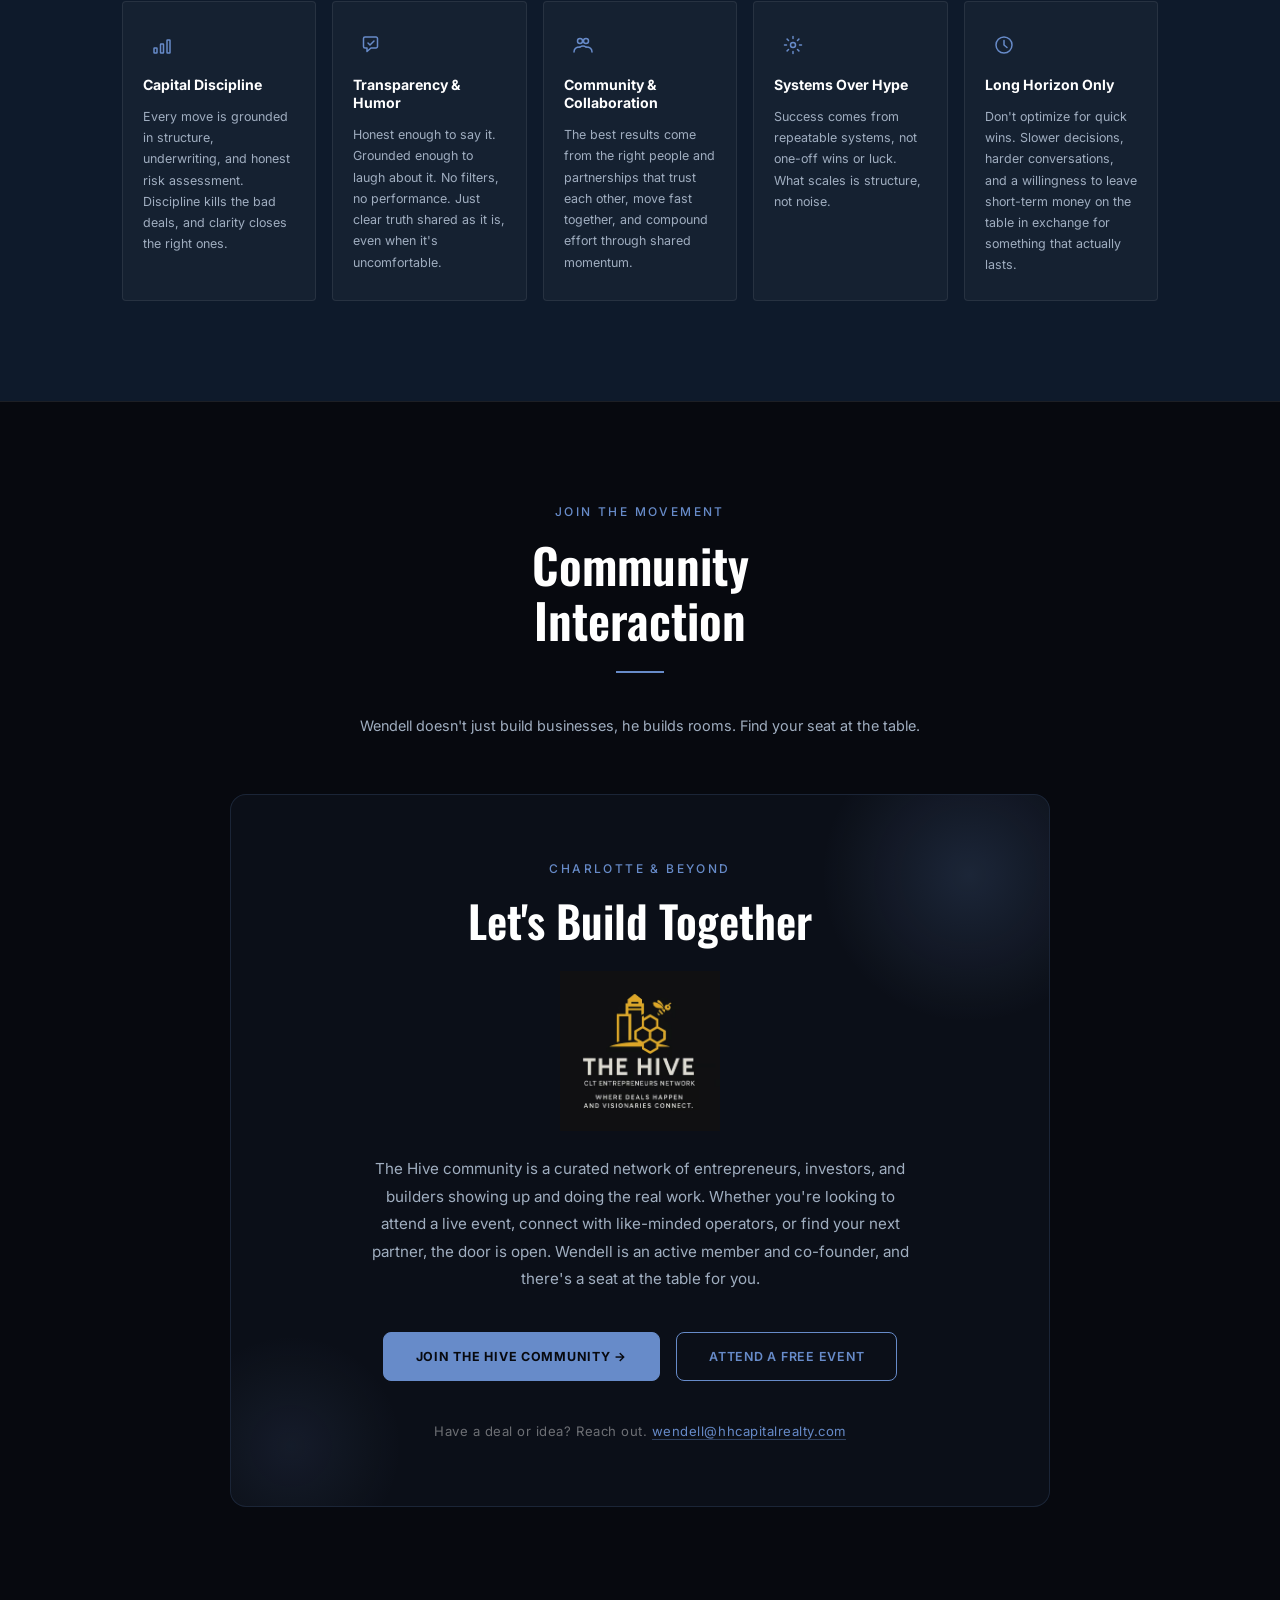
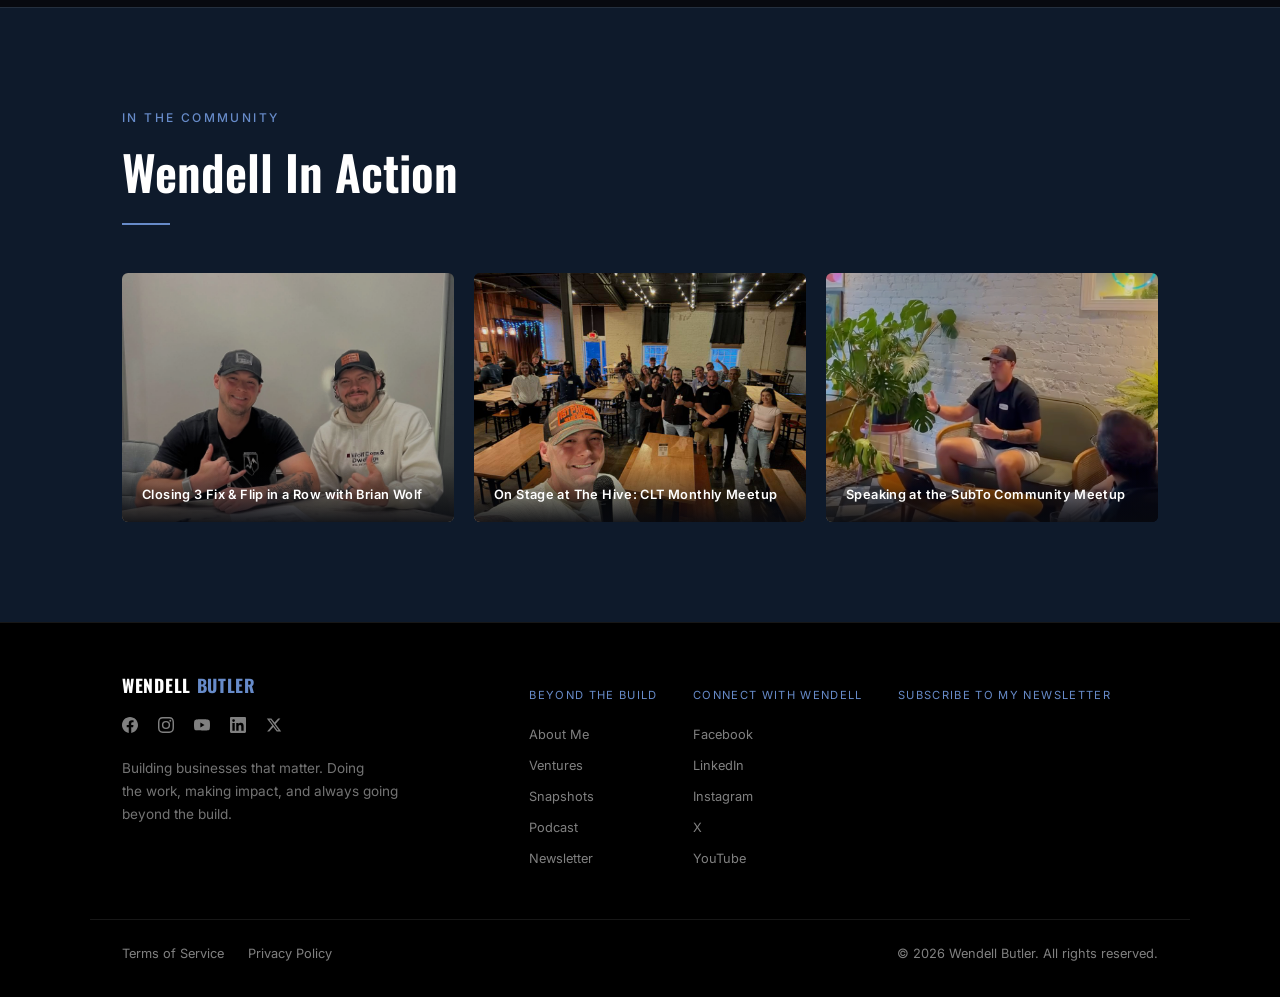
==== commit 8a093a5c: "Add X social media icon and link to all pages Co-Authored-By: Claude Sonnet 4.6 <noreply@anthropic.c" ====
--- a/about.html
+++ b/about.html
@@ -1118,6 +1118,9 @@
           <a href="https://www.linkedin.com/in/wendellpbutleriv/" target="_blank" class="footer-icon" aria-label="LinkedIn">
             <svg width="16" height="16" viewBox="0 0 24 24" fill="currentColor"><path d="M20.447 20.452h-3.554v-5.569c0-1.328-.027-3.037-1.852-3.037-1.853 0-2.136 1.445-2.136 2.939v5.667H9.351V9h3.414v1.561h.046c.477-.9 1.637-1.85 3.37-1.85 3.601 0 4.267 2.37 4.267 5.455v6.286zM5.337 7.433a2.062 2.062 0 01-2.063-2.065 2.064 2.064 0 112.063 2.065zm1.782 13.019H3.555V9h3.564v11.452zM22.225 0H1.771C.792 0 0 .774 0 1.729v20.542C0 23.227.792 24 1.771 24h20.451C23.2 24 24 23.227 24 22.271V1.729C24 .774 23.2 0 22.222 0h.003z"/></svg>
           </a>
+          <a href="https://x.com/wendellbutleriv" target="_blank" class="footer-icon" aria-label="X">
+            <svg width="16" height="16" viewBox="0 0 24 24" fill="currentColor"><path d="M18.244 2.25h3.308l-7.227 8.26 8.502 11.24H16.17l-5.214-6.817L4.99 21.75H1.68l7.73-8.835L1.254 2.25H8.08l4.713 5.88zm-1.161 17.52h1.833L7.084 4.126H5.117z"/></svg>
+          </a>
         </div>
         <p class="footer-tagline" style="margin-top:1rem;">Building businesses that matter. Doing<br>the work, making impact, and always going<br>beyond the build.</p>
       </div>
@@ -1137,6 +1140,7 @@
           <li><a href="https://www.facebook.com/wendellpbutleriv" target="_blank">Facebook</a></li>
           <li><a href="https://www.linkedin.com/in/wendellpbutleriv/" target="_blank">LinkedIn</a></li>
           <li><a href="https://www.instagram.com/wendellpbutleriv/" target="_blank">Instagram</a></li>
+          <li><a href="https://x.com/wendellbutleriv" target="_blank">X</a></li>
           <li><a href="https://www.youtube.com/@beyondthebuildpod" target="_blank">YouTube</a></li>
         </ul>
       </div>
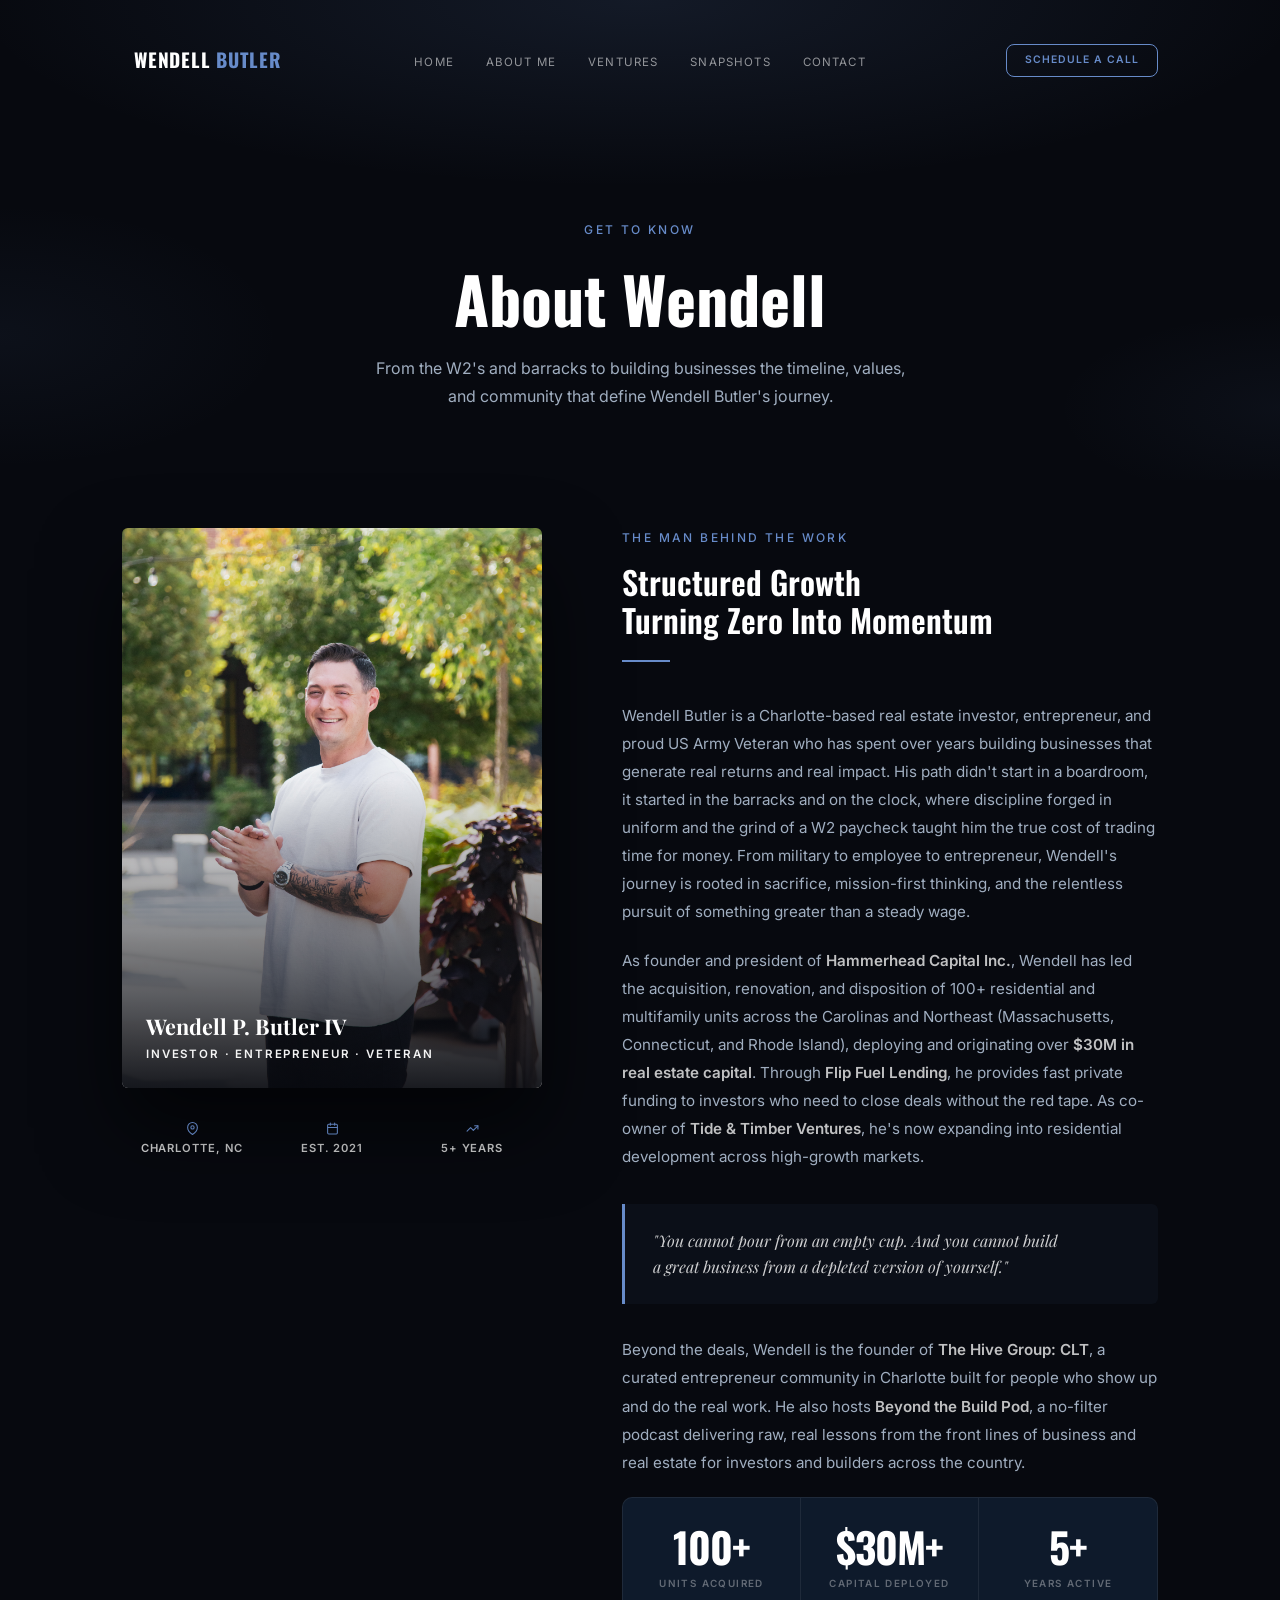
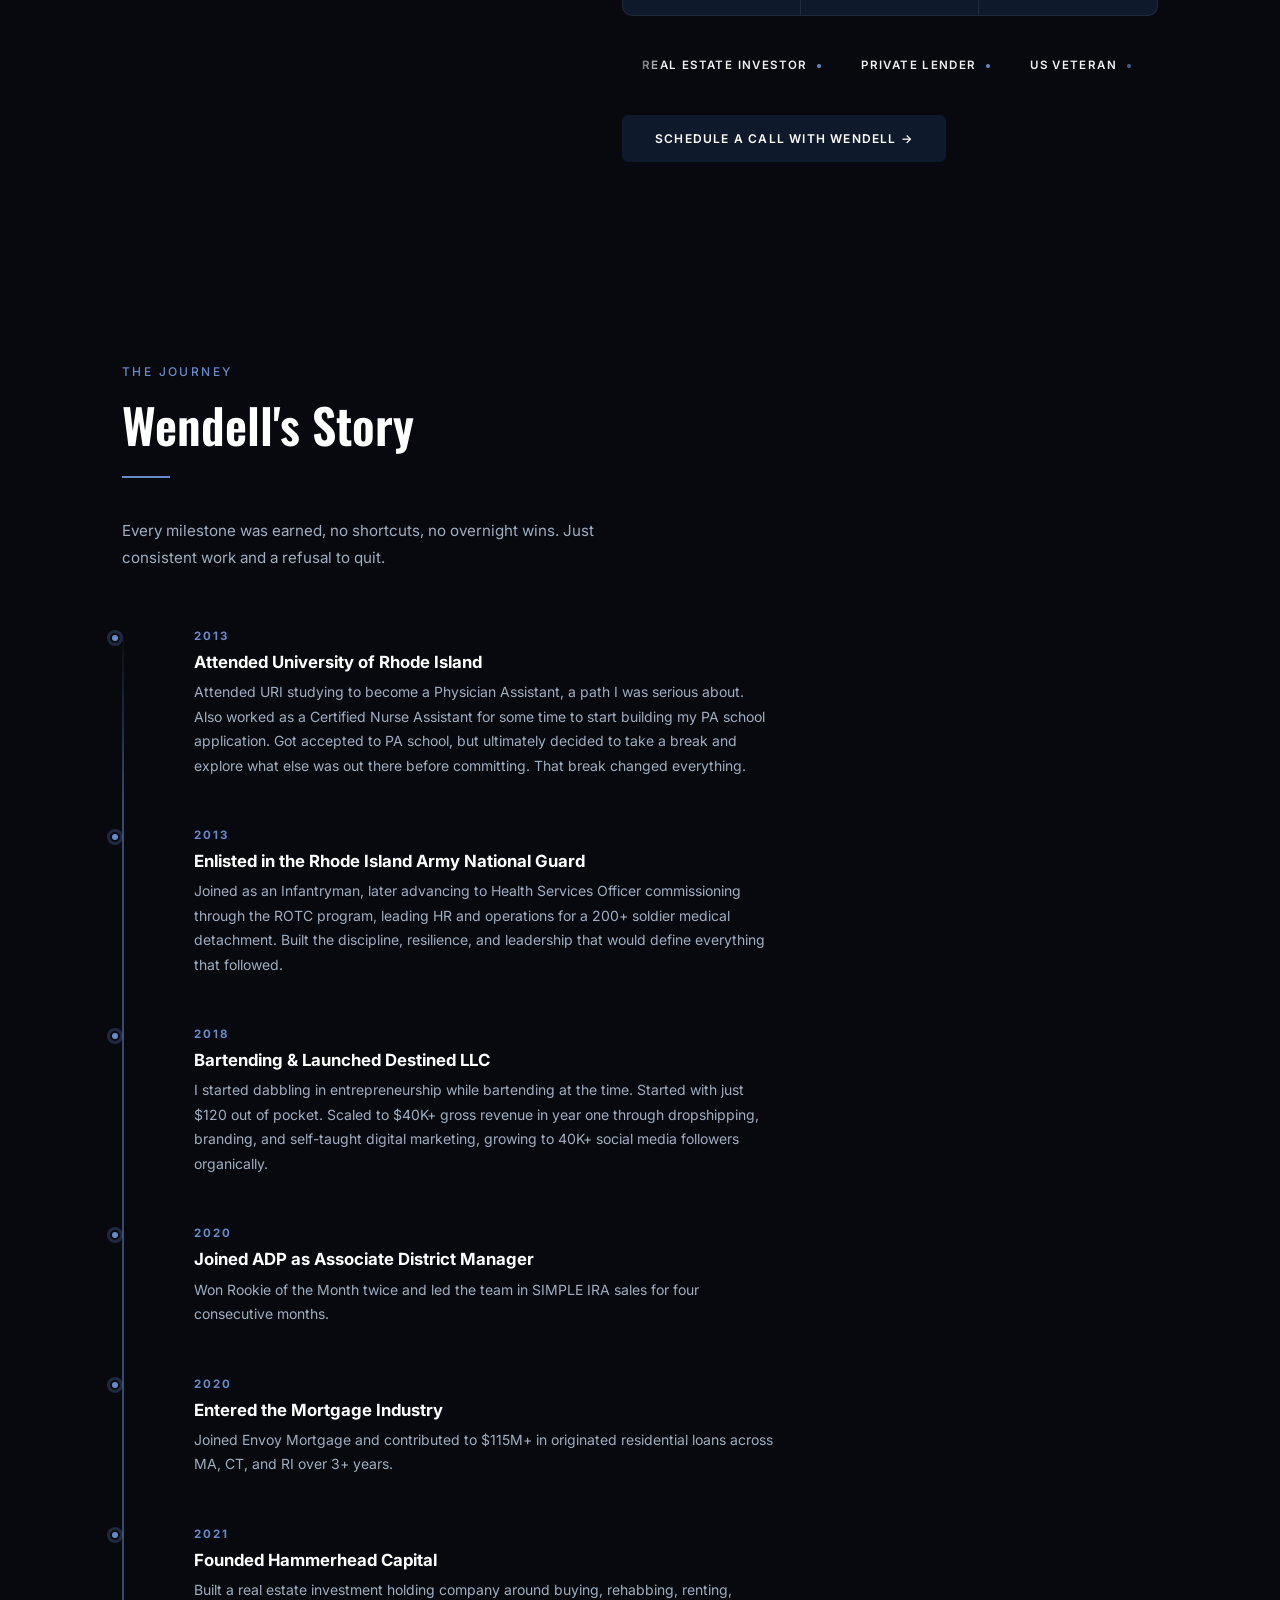
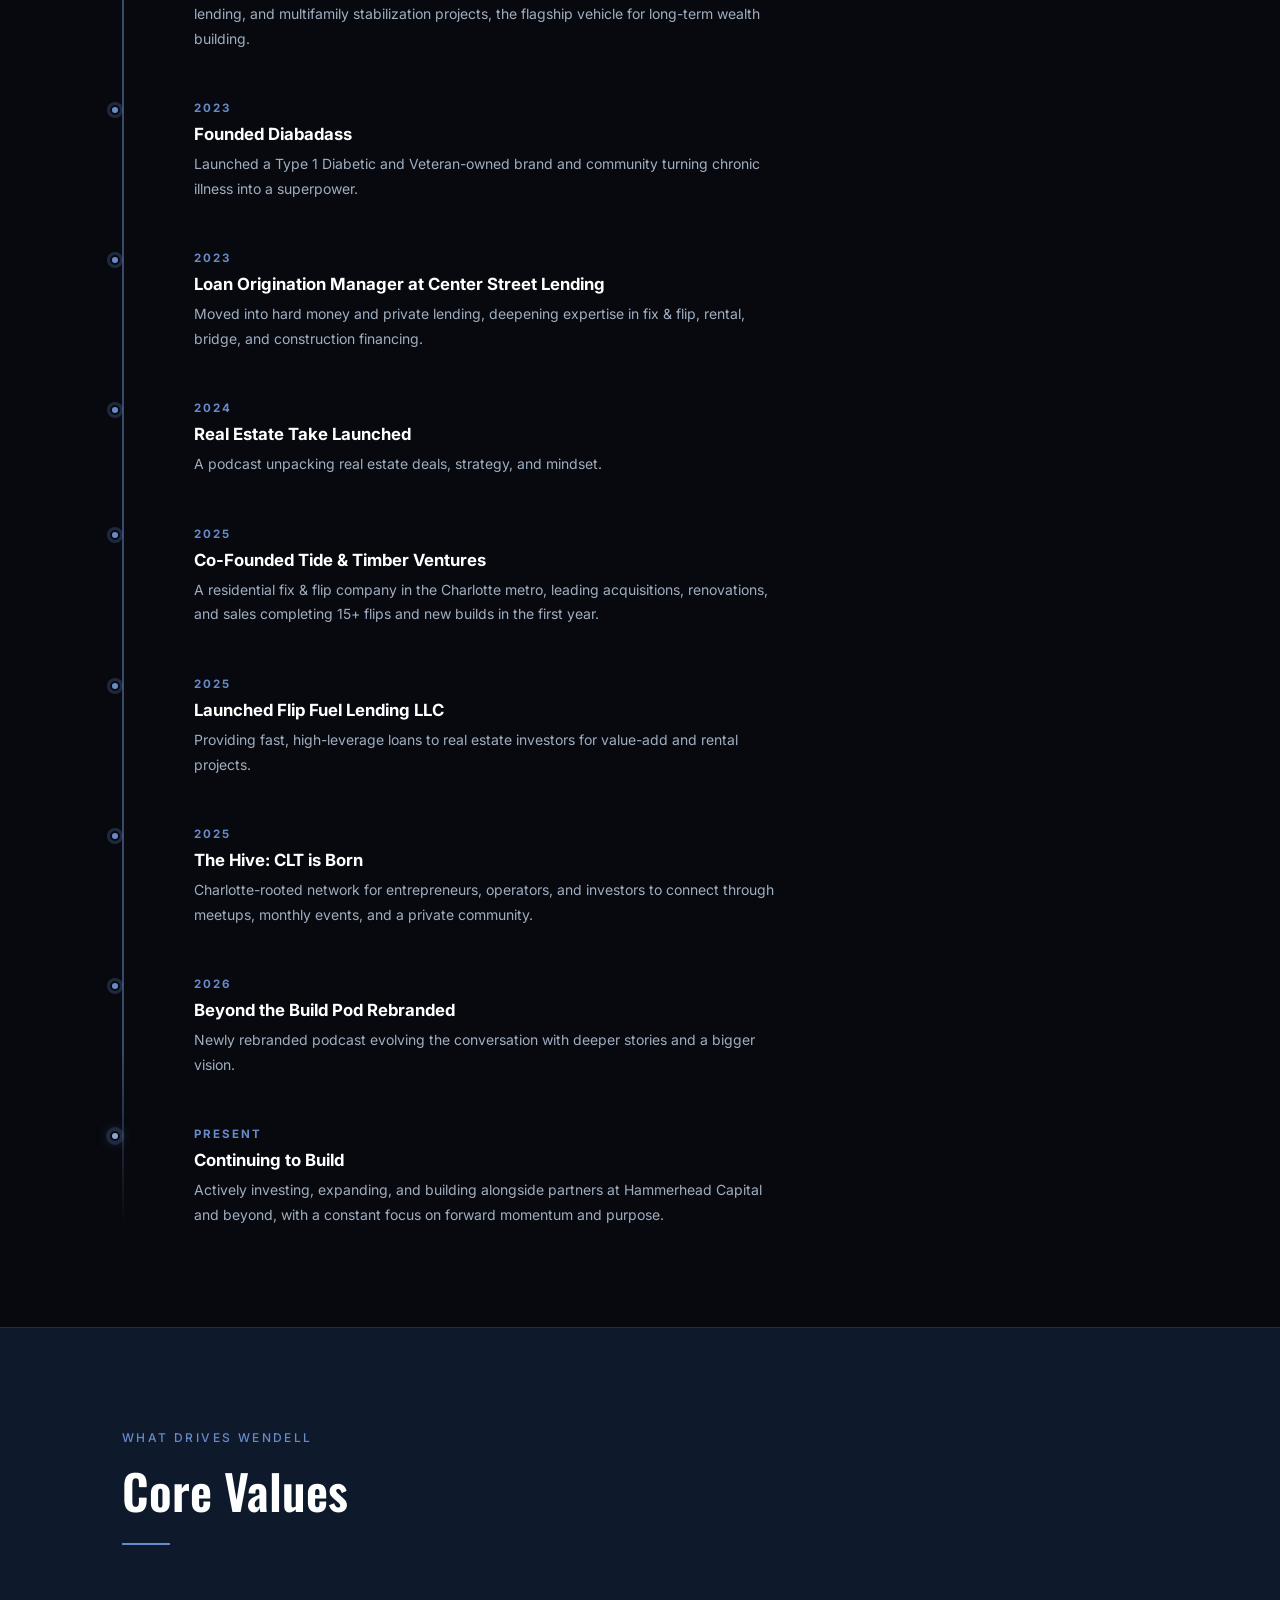
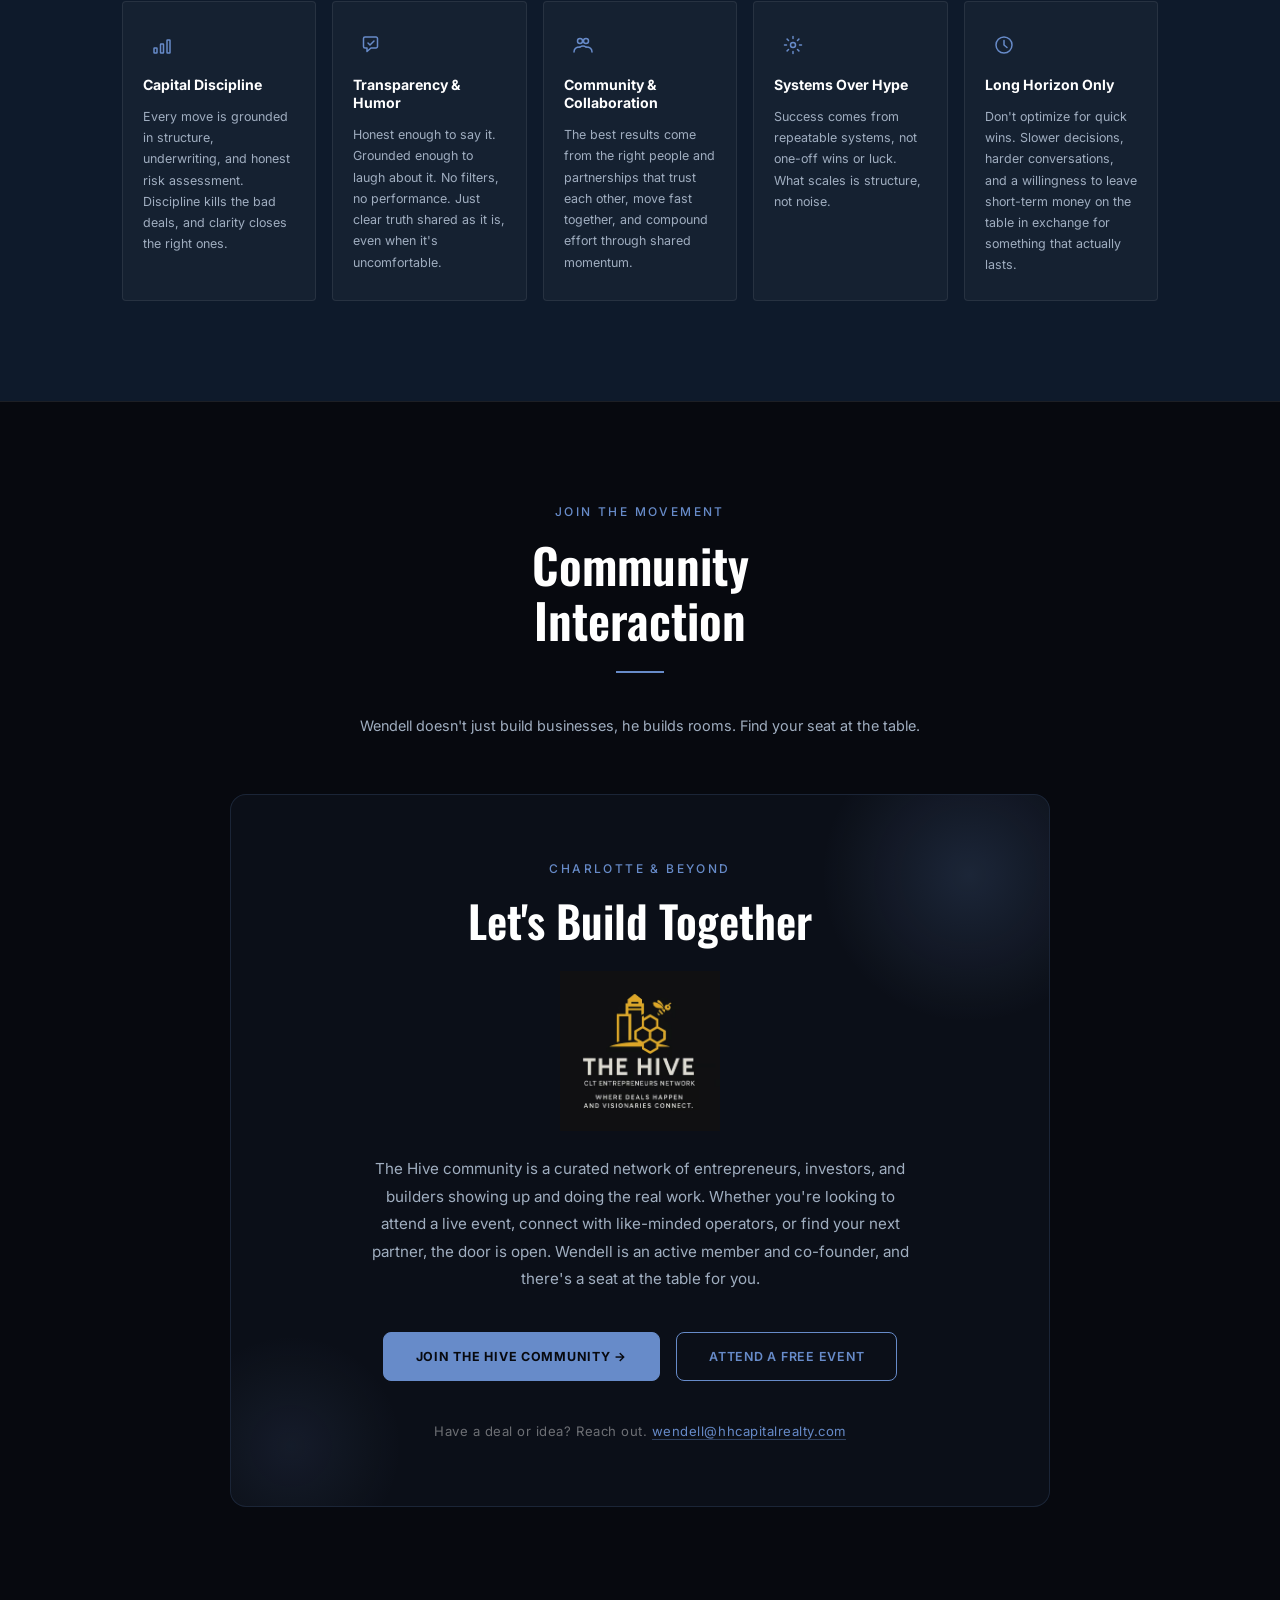
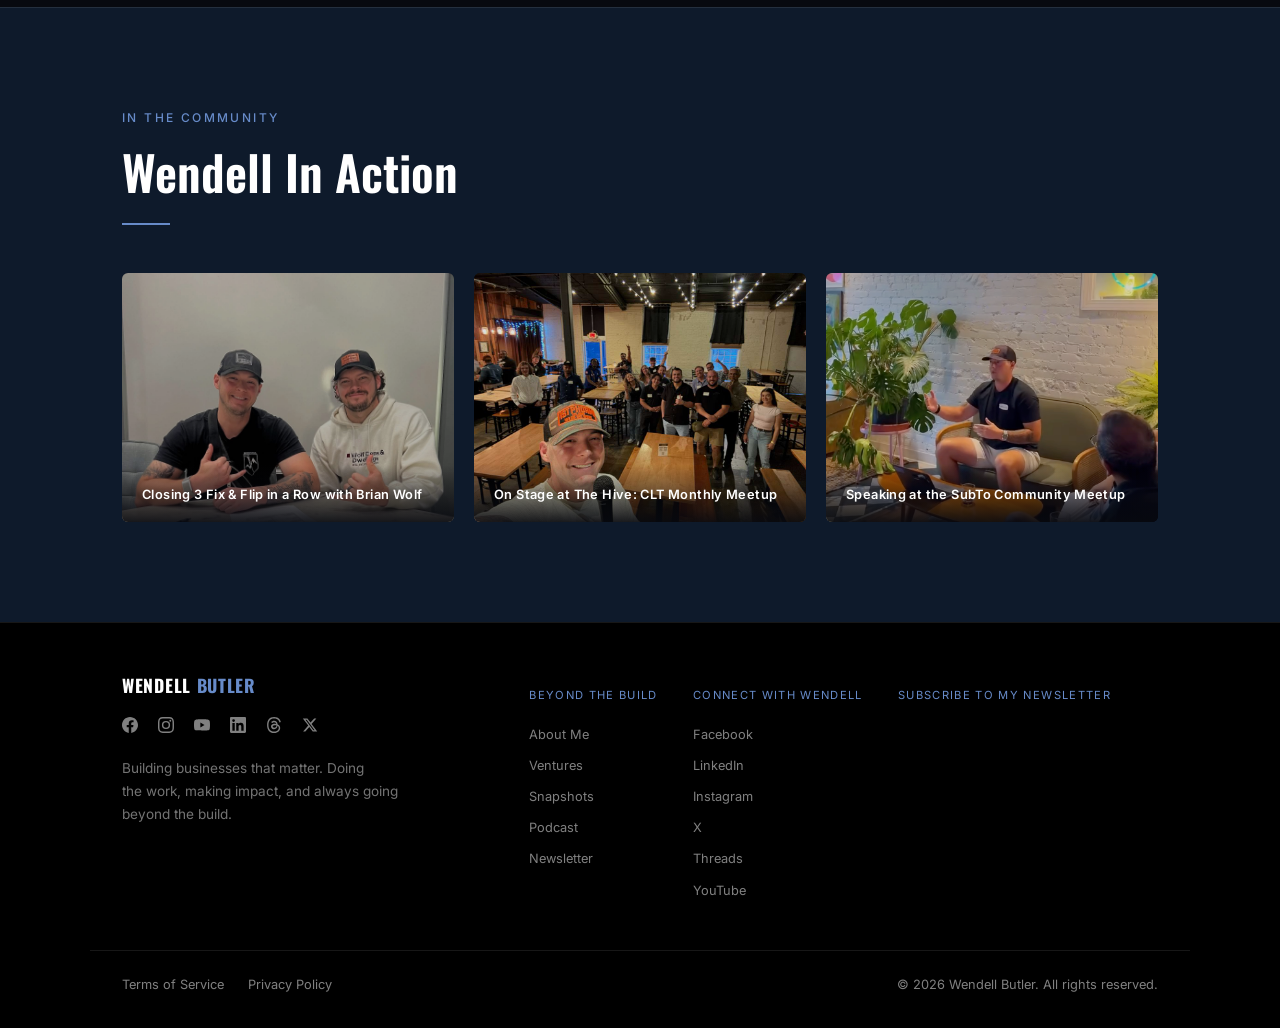
==== commit 4efaf5c0: "Add Threads social media link to all pages Co-Authored-By: Claude Sonnet 4.6 <noreply@anthropic.com>" ====
--- a/about.html
+++ b/about.html
@@ -1118,6 +1118,9 @@
           <a href="https://www.linkedin.com/in/wendellpbutleriv/" target="_blank" class="footer-icon" aria-label="LinkedIn">
             <svg width="16" height="16" viewBox="0 0 24 24" fill="currentColor"><path d="M20.447 20.452h-3.554v-5.569c0-1.328-.027-3.037-1.852-3.037-1.853 0-2.136 1.445-2.136 2.939v5.667H9.351V9h3.414v1.561h.046c.477-.9 1.637-1.85 3.37-1.85 3.601 0 4.267 2.37 4.267 5.455v6.286zM5.337 7.433a2.062 2.062 0 01-2.063-2.065 2.064 2.064 0 112.063 2.065zm1.782 13.019H3.555V9h3.564v11.452zM22.225 0H1.771C.792 0 0 .774 0 1.729v20.542C0 23.227.792 24 1.771 24h20.451C23.2 24 24 23.227 24 22.271V1.729C24 .774 23.2 0 22.222 0h.003z"/></svg>
           </a>
+          <a href="https://www.threads.com/@wendellpbutleriv" target="_blank" class="footer-icon" aria-label="Threads">
+            <svg width="16" height="16" viewBox="0 0 192 192" fill="currentColor"><path d="M141.537 88.988a66.667 66.667 0 00-2.518-1.143c-1.482-27.307-16.403-42.94-41.457-43.1h-.34c-14.986 0-27.449 6.396-35.12 18.036l13.779 9.452c5.73-8.695 14.724-10.548 21.348-10.548h.229c8.249.053 14.474 2.452 18.503 7.129 2.932 3.405 4.893 8.111 5.864 14.05-7.314-1.243-15.224-1.626-23.68-1.14-23.82 1.371-39.134 15.264-38.105 34.568.522 9.792 5.4 18.216 13.735 23.719 7.047 4.652 16.124 6.927 25.557 6.412 12.458-.683 22.231-5.436 29.049-14.127 5.178-6.6 8.452-15.153 9.899-25.93 5.937 3.583 10.337 8.298 12.767 13.966 4.132 9.635 4.373 25.468-8.546 38.376-11.319 11.308-24.925 16.2-45.488 16.351-22.809-.169-40.06-7.484-51.275-21.742C35.236 139.966 29.808 120.682 29.605 96c.203-24.682 5.63-43.966 16.133-57.317C56.954 24.425 74.204 17.11 97.013 16.94c22.975.17 40.526 7.52 52.171 21.847 5.71 7.026 10.015 15.86 12.853 26.162l16.147-4.308c-3.44-12.68-8.853-23.606-16.219-32.668C147.036 9.607 125.202.195 97.07 0h-.113C68.882.195 47.292 9.642 32.788 28.08 19.882 44.485 13.224 67.315 13.001 96c.223 28.685 6.88 51.515 19.787 67.92 14.504 18.438 36.094 27.885 64.173 28.08h.113c24.96-.173 42.554-6.708 57.048-21.189 18.963-18.945 18.392-42.692 12.142-57.27-4.484-10.454-13.033-18.945-24.728-24.553zm-39.29 40.18c-10.442.571-21.3-4.104-21.837-14.128-.395-7.442 5.296-15.745 22.461-16.735 1.966-.113 3.895-.169 5.79-.169 6.235 0 12.068.606 17.354 1.765-1.974 24.55-13.754 28.713-23.768 29.267z"/></svg>
+          </a>
           <a href="https://x.com/wendellbutleriv" target="_blank" class="footer-icon" aria-label="X">
             <svg width="16" height="16" viewBox="0 0 24 24" fill="currentColor"><path d="M18.244 2.25h3.308l-7.227 8.26 8.502 11.24H16.17l-5.214-6.817L4.99 21.75H1.68l7.73-8.835L1.254 2.25H8.08l4.713 5.88zm-1.161 17.52h1.833L7.084 4.126H5.117z"/></svg>
           </a>
@@ -1141,6 +1144,7 @@
           <li><a href="https://www.linkedin.com/in/wendellpbutleriv/" target="_blank">LinkedIn</a></li>
           <li><a href="https://www.instagram.com/wendellpbutleriv/" target="_blank">Instagram</a></li>
           <li><a href="https://x.com/wendellbutleriv" target="_blank">X</a></li>
+          <li><a href="https://www.threads.com/@wendellpbutleriv" target="_blank">Threads</a></li>
           <li><a href="https://www.youtube.com/@beyondthebuildpod" target="_blank">YouTube</a></li>
         </ul>
       </div>
